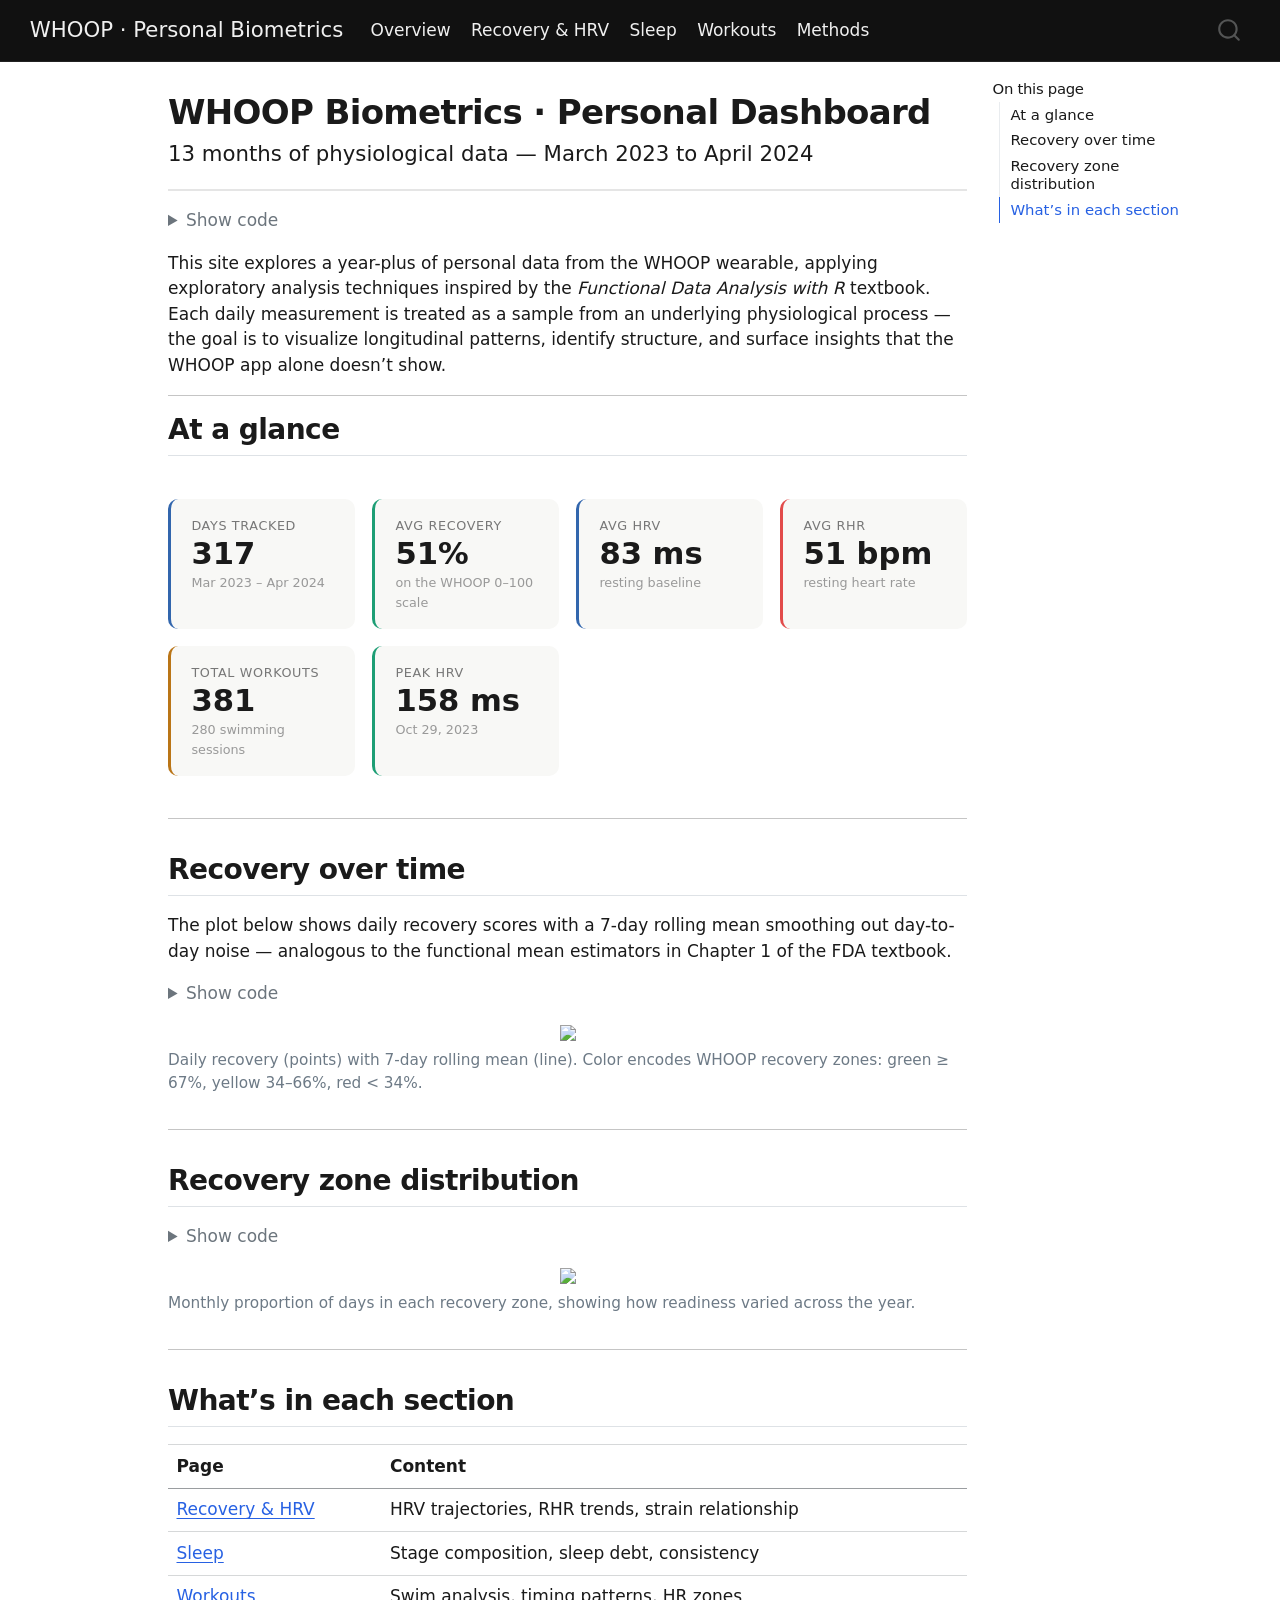
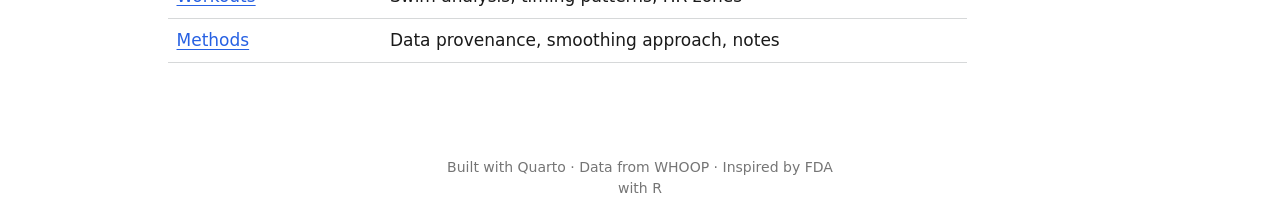
==== docs/index.html @ 5d5b9259 "add rendered site" ====
<!DOCTYPE html>
<html xmlns="http://www.w3.org/1999/xhtml" lang="en" xml:lang="en"><head>

<meta charset="utf-8">
<meta name="generator" content="quarto-1.9.37">

<meta name="viewport" content="width=device-width, initial-scale=1.0, user-scalable=yes">


<title>WHOOP Biometrics · Personal Dashboard – WHOOP · Personal Biometrics</title>
<style>
/* Default styles provided by pandoc.
** See https://pandoc.org/MANUAL.html#variables-for-html for config info.
*/
code{white-space: pre-wrap;}
span.smallcaps{font-variant: small-caps;}
div.columns{display: flex; gap: min(4vw, 1.5em);}
div.column{flex: auto; overflow-x: auto;}
div.hanging-indent{margin-left: 1.5em; text-indent: -1.5em;}
ul.task-list{list-style: none;}
ul.task-list li input[type="checkbox"] {
  width: 0.8em;
  margin: 0 0.8em 0.2em -1em; /* quarto-specific, see https://github.com/quarto-dev/quarto-cli/issues/4556 */ 
  vertical-align: middle;
}
/* CSS for syntax highlighting */
html { -webkit-text-size-adjust: 100%; }
pre > code.sourceCode { white-space: pre; position: relative; }
pre > code.sourceCode > span { display: inline-block; line-height: 1.25; }
pre > code.sourceCode > span:empty { height: 1.2em; }
.sourceCode { overflow: visible; }
code.sourceCode > span { color: inherit; text-decoration: inherit; }
div.sourceCode { margin: 1em 0; }
pre.sourceCode { margin: 0; }
@media screen {
div.sourceCode { overflow: auto; }
}
@media print {
pre > code.sourceCode { white-space: pre-wrap; }
pre > code.sourceCode > span { text-indent: -5em; padding-left: 5em; }
}
pre.numberSource code
  { counter-reset: source-line 0; }
pre.numberSource code > span
  { position: relative; left: -4em; counter-increment: source-line; }
pre.numberSource code > span > a:first-child::before
  { content: counter(source-line);
    position: relative; left: -1em; text-align: right; vertical-align: baseline;
    border: none; display: inline-block;
    -webkit-touch-callout: none; -webkit-user-select: none;
    -khtml-user-select: none; -moz-user-select: none;
    -ms-user-select: none; user-select: none;
    padding: 0 4px; width: 4em;
  }
pre.numberSource { margin-left: 3em;  padding-left: 4px; }
div.sourceCode
  {   }
@media screen {
pre > code.sourceCode > span > a:first-child::before { text-decoration: underline; }
}
</style>


<script src="site_libs/quarto-nav/quarto-nav.js"></script>
<script src="site_libs/quarto-nav/headroom.min.js"></script>
<script src="site_libs/clipboard/clipboard.min.js"></script>
<script src="site_libs/quarto-search/autocomplete.umd.js"></script>
<script src="site_libs/quarto-search/fuse.min.js"></script>
<script src="site_libs/quarto-search/quarto-search.js"></script>
<meta name="quarto:offset" content="./">
<script src="site_libs/quarto-html/quarto.js" type="module"></script>
<script src="site_libs/quarto-html/tabsets/tabsets.js" type="module"></script>
<script src="site_libs/quarto-html/popper.min.js"></script>
<script src="site_libs/quarto-html/tippy.umd.min.js"></script>
<script src="site_libs/quarto-html/anchor.min.js"></script>
<link href="site_libs/quarto-html/tippy.css" rel="stylesheet">
<link href="site_libs/quarto-html/quarto-syntax-highlighting-7f8f88aac4f3542376d5c11b86a4c14d.css" rel="stylesheet" id="quarto-text-highlighting-styles">
<script src="site_libs/bootstrap/bootstrap.min.js"></script>
<link href="site_libs/bootstrap/bootstrap-icons.css" rel="stylesheet">
<link href="site_libs/bootstrap/bootstrap-158031087360bce0ff56dc785ce39e06.min.css" rel="stylesheet" append-hash="true" id="quarto-bootstrap" data-mode="light">
<script id="quarto-search-options" type="application/json">{
  "location": "navbar",
  "copy-button": false,
  "collapse-after": 3,
  "panel-placement": "end",
  "type": "overlay",
  "limit": 50,
  "keyboard-shortcut": [
    "f",
    "/",
    "s"
  ],
  "show-item-context": false,
  "language": {
    "search-no-results-text": "No results",
    "search-matching-documents-text": "matching documents",
    "search-copy-link-title": "Copy link to search",
    "search-hide-matches-text": "Hide additional matches",
    "search-more-match-text": "more match in this document",
    "search-more-matches-text": "more matches in this document",
    "search-clear-button-title": "Clear",
    "search-text-placeholder": "",
    "search-detached-cancel-button-title": "Cancel",
    "search-submit-button-title": "Submit",
    "search-label": "Search"
  }
}</script>
<link href="site_libs/pagedtable-1.1/css/pagedtable.css" rel="stylesheet">
<script src="site_libs/pagedtable-1.1/js/pagedtable.js"></script>


<link rel="stylesheet" href="styles.css">
</head>

<body class="nav-fixed quarto-light">

<div id="quarto-search-results"></div>
  <header id="quarto-header" class="headroom fixed-top">
    <nav class="navbar navbar-expand-lg " data-bs-theme="dark">
      <div class="navbar-container container-fluid">
      <div class="navbar-brand-container mx-auto">
    <a class="navbar-brand" href="./index.html">
    <span class="navbar-title">WHOOP · Personal Biometrics</span>
    </a>
  </div>
            <div id="quarto-search" class="" title="Search"></div>
          <button class="navbar-toggler" type="button" data-bs-toggle="collapse" data-bs-target="#navbarCollapse" aria-controls="navbarCollapse" role="menu" aria-expanded="false" aria-label="Toggle navigation" onclick="if (window.quartoToggleHeadroom) { window.quartoToggleHeadroom(); }">
  <span class="navbar-toggler-icon"></span>
</button>
          <div class="collapse navbar-collapse" id="navbarCollapse">
            <ul class="navbar-nav navbar-nav-scroll me-auto">
  <li class="nav-item">
    <a class="nav-link active" href="./index.html" aria-current="page"> 
<span class="menu-text">Overview</span></a>
  </li>  
  <li class="nav-item">
    <a class="nav-link" href="./recovery.html"> 
<span class="menu-text">Recovery &amp; HRV</span></a>
  </li>  
  <li class="nav-item">
    <a class="nav-link" href="./sleep.html"> 
<span class="menu-text">Sleep</span></a>
  </li>  
  <li class="nav-item">
    <a class="nav-link" href="./workouts.html"> 
<span class="menu-text">Workouts</span></a>
  </li>  
  <li class="nav-item">
    <a class="nav-link" href="./methods.html"> 
<span class="menu-text">Methods</span></a>
  </li>  
</ul>
          </div> <!-- /navcollapse -->
            <div class="quarto-navbar-tools">
</div>
      </div> <!-- /container-fluid -->
    </nav>
</header>
<!-- content -->
<div id="quarto-content" class="quarto-container page-columns page-rows-contents page-layout-article page-navbar">
<!-- sidebar -->
<!-- margin-sidebar -->
    <div id="quarto-margin-sidebar" class="sidebar margin-sidebar">
        <nav id="TOC" role="doc-toc" class="toc-active">
    <h2 id="toc-title">On this page</h2>
   
  <ul>
  <li><a href="#at-a-glance" id="toc-at-a-glance" class="nav-link active" data-scroll-target="#at-a-glance">At a glance</a></li>
  <li><a href="#recovery-over-time" id="toc-recovery-over-time" class="nav-link" data-scroll-target="#recovery-over-time">Recovery over time</a></li>
  <li><a href="#recovery-zone-distribution" id="toc-recovery-zone-distribution" class="nav-link" data-scroll-target="#recovery-zone-distribution">Recovery zone distribution</a></li>
  <li><a href="#whats-in-each-section" id="toc-whats-in-each-section" class="nav-link" data-scroll-target="#whats-in-each-section">What’s in each section</a></li>
  </ul>
</nav>
    </div>
<!-- main -->
<main class="content" id="quarto-document-content">

<header id="title-block-header" class="quarto-title-block default">
<div class="quarto-title">
<h1 class="title">WHOOP Biometrics · Personal Dashboard</h1>
<p class="subtitle lead">13 months of physiological data — March 2023 to April 2024</p>
</div>



<div class="quarto-title-meta">

    
  
    
  </div>
  


</header>


<div class="cell">
<details class="code-fold">
<summary>Show code</summary>
<div class="code-copy-outer-scaffold"><div class="sourceCode cell-code" id="cb1"><pre class="sourceCode r code-with-copy"><code class="sourceCode r"><span id="cb1-1"><a href="#cb1-1" aria-hidden="true" tabindex="-1"></a><span class="fu">source</span>(<span class="st">"R/load_data.R"</span>)</span>
<span id="cb1-2"><a href="#cb1-2" aria-hidden="true" tabindex="-1"></a><span class="fu">library</span>(patchwork)</span>
<span id="cb1-3"><a href="#cb1-3" aria-hidden="true" tabindex="-1"></a><span class="fu">library</span>(ggridges)</span></code></pre></div><button title="Copy to Clipboard" class="code-copy-button"><i class="bi"></i></button></div>
</details>
</div>
<p>This site explores a year-plus of personal data from the WHOOP wearable, applying exploratory analysis techniques inspired by the <em>Functional Data Analysis with R</em> textbook. Each daily measurement is treated as a sample from an underlying physiological process — the goal is to visualize longitudinal patterns, identify structure, and surface insights that the WHOOP app alone doesn’t show.</p>
<hr>
<section id="at-a-glance" class="level2">
<h2 class="anchored" data-anchor-id="at-a-glance">At a glance</h2>
<div class="cell">
<div class="cell-output-display">
<div class="metric-grid">
  <div class="metric-card blue">
    <div class="label">Days tracked</div>
    <div class="value">317</div>
    <div class="sub">Mar 2023 – Apr 2024</div>
  </div>
  <div class="metric-card green">
    <div class="label">Avg recovery</div>
    <div class="value">51%</div>
    <div class="sub">on the WHOOP 0–100 scale</div>
  </div>
  <div class="metric-card blue">
    <div class="label">Avg HRV</div>
    <div class="value">83 ms</div>
    <div class="sub">resting baseline</div>
  </div>
  <div class="metric-card red">
    <div class="label">Avg RHR</div>
    <div class="value">51 bpm</div>
    <div class="sub">resting heart rate</div>
  </div>
  <div class="metric-card amber">
    <div class="label">Total workouts</div>
    <div class="value">381</div>
    <div class="sub">280 swimming sessions</div>
  </div>
  <div class="metric-card green">
    <div class="label">Peak HRV</div>
    <div class="value">158 ms</div>
    <div class="sub">Oct 29, 2023</div>
  </div>
</div>
</div>
</div>
<hr>
</section>
<section id="recovery-over-time" class="level2">
<h2 class="anchored" data-anchor-id="recovery-over-time">Recovery over time</h2>
<p>The plot below shows daily recovery scores with a 7-day rolling mean smoothing out day-to-day noise — analogous to the functional mean estimators in Chapter 1 of the FDA textbook.</p>
<div class="cell">
<details class="code-fold">
<summary>Show code</summary>
<div class="code-copy-outer-scaffold"><div class="sourceCode cell-code" id="cb2"><pre class="sourceCode r code-with-copy"><code class="sourceCode r"><span id="cb2-1"><a href="#cb2-1" aria-hidden="true" tabindex="-1"></a><span class="fu">ggplot</span>(cycles, <span class="fu">aes</span>(<span class="at">x =</span> date)) <span class="sc">+</span></span>
<span id="cb2-2"><a href="#cb2-2" aria-hidden="true" tabindex="-1"></a>  <span class="fu">geom_point</span>(<span class="fu">aes</span>(<span class="at">y =</span> recovery, <span class="at">color =</span> rec_zone), <span class="at">alpha =</span> <span class="fl">0.45</span>, <span class="at">size =</span> <span class="fl">1.2</span>, <span class="at">shape =</span> <span class="dv">16</span>) <span class="sc">+</span></span>
<span id="cb2-3"><a href="#cb2-3" aria-hidden="true" tabindex="-1"></a>  <span class="fu">geom_line</span>(<span class="fu">aes</span>(<span class="at">y =</span> recovery_7), <span class="at">color =</span> <span class="st">"#111111"</span>, <span class="at">linewidth =</span> <span class="fl">0.9</span>, <span class="at">na.rm =</span> <span class="cn">TRUE</span>) <span class="sc">+</span></span>
<span id="cb2-4"><a href="#cb2-4" aria-hidden="true" tabindex="-1"></a>  <span class="fu">scale_color_manual</span>(</span>
<span id="cb2-5"><a href="#cb2-5" aria-hidden="true" tabindex="-1"></a>    <span class="at">values =</span> <span class="fu">c</span>(<span class="at">Green =</span> <span class="st">"#1D9E75"</span>, <span class="at">Yellow =</span> <span class="st">"#BA7517"</span>, <span class="at">Red =</span> <span class="st">"#E24B4A"</span>),</span>
<span id="cb2-6"><a href="#cb2-6" aria-hidden="true" tabindex="-1"></a>    <span class="at">name =</span> <span class="st">"Zone"</span></span>
<span id="cb2-7"><a href="#cb2-7" aria-hidden="true" tabindex="-1"></a>  ) <span class="sc">+</span></span>
<span id="cb2-8"><a href="#cb2-8" aria-hidden="true" tabindex="-1"></a>  <span class="fu">scale_x_date</span>(<span class="at">date_breaks =</span> <span class="st">"2 months"</span>, <span class="at">date_labels =</span> <span class="st">"%b '%y"</span>) <span class="sc">+</span></span>
<span id="cb2-9"><a href="#cb2-9" aria-hidden="true" tabindex="-1"></a>  <span class="fu">scale_y_continuous</span>(<span class="at">limits =</span> <span class="fu">c</span>(<span class="dv">0</span>, <span class="dv">100</span>), <span class="at">breaks =</span> <span class="fu">c</span>(<span class="dv">0</span>, <span class="dv">33</span>, <span class="dv">67</span>, <span class="dv">100</span>)) <span class="sc">+</span></span>
<span id="cb2-10"><a href="#cb2-10" aria-hidden="true" tabindex="-1"></a>  <span class="fu">geom_hline</span>(<span class="at">yintercept =</span> <span class="fu">c</span>(<span class="dv">34</span>, <span class="dv">67</span>), <span class="at">linetype =</span> <span class="st">"dashed"</span>, <span class="at">color =</span> <span class="st">"grey70"</span>, <span class="at">linewidth =</span> <span class="fl">0.4</span>) <span class="sc">+</span></span>
<span id="cb2-11"><a href="#cb2-11" aria-hidden="true" tabindex="-1"></a>  <span class="fu">labs</span>(</span>
<span id="cb2-12"><a href="#cb2-12" aria-hidden="true" tabindex="-1"></a>    <span class="at">title    =</span> <span class="st">"Daily recovery score"</span>,</span>
<span id="cb2-13"><a href="#cb2-13" aria-hidden="true" tabindex="-1"></a>    <span class="at">subtitle =</span> <span class="st">"7-day rolling mean overlaid in black"</span>,</span>
<span id="cb2-14"><a href="#cb2-14" aria-hidden="true" tabindex="-1"></a>    <span class="at">x =</span> <span class="cn">NULL</span>, <span class="at">y =</span> <span class="st">"Recovery (%)"</span></span>
<span id="cb2-15"><a href="#cb2-15" aria-hidden="true" tabindex="-1"></a>  ) <span class="sc">+</span></span>
<span id="cb2-16"><a href="#cb2-16" aria-hidden="true" tabindex="-1"></a>  <span class="fu">theme_whoop</span>()</span></code></pre></div><button title="Copy to Clipboard" class="code-copy-button"><i class="bi"></i></button></div>
</details>
<div class="cell-output-display">
<div class="quarto-figure quarto-figure-center">
<figure class="figure">
<p><img src="index_files/figure-html/recovery-overview-1.png" class="img-fluid figure-img" width="1500"></p>
<figcaption>Daily recovery (points) with 7-day rolling mean (line). Color encodes WHOOP recovery zones: green ≥ 67%, yellow 34–66%, red &lt; 34%.</figcaption>
</figure>
</div>
</div>
</div>
<hr>
</section>
<section id="recovery-zone-distribution" class="level2">
<h2 class="anchored" data-anchor-id="recovery-zone-distribution">Recovery zone distribution</h2>
<div class="cell">
<details class="code-fold">
<summary>Show code</summary>
<div class="code-copy-outer-scaffold"><div class="sourceCode cell-code" id="cb3"><pre class="sourceCode r code-with-copy"><code class="sourceCode r"><span id="cb3-1"><a href="#cb3-1" aria-hidden="true" tabindex="-1"></a>cycles <span class="sc">|&gt;</span></span>
<span id="cb3-2"><a href="#cb3-2" aria-hidden="true" tabindex="-1"></a>  <span class="fu">filter</span>(<span class="sc">!</span><span class="fu">is.na</span>(rec_zone)) <span class="sc">|&gt;</span></span>
<span id="cb3-3"><a href="#cb3-3" aria-hidden="true" tabindex="-1"></a>  <span class="fu">count</span>(month, rec_zone) <span class="sc">|&gt;</span></span>
<span id="cb3-4"><a href="#cb3-4" aria-hidden="true" tabindex="-1"></a>  <span class="fu">group_by</span>(month) <span class="sc">|&gt;</span></span>
<span id="cb3-5"><a href="#cb3-5" aria-hidden="true" tabindex="-1"></a>  <span class="fu">mutate</span>(<span class="at">pct =</span> n <span class="sc">/</span> <span class="fu">sum</span>(n)) <span class="sc">|&gt;</span></span>
<span id="cb3-6"><a href="#cb3-6" aria-hidden="true" tabindex="-1"></a>  <span class="fu">ungroup</span>() <span class="sc">|&gt;</span></span>
<span id="cb3-7"><a href="#cb3-7" aria-hidden="true" tabindex="-1"></a>  <span class="fu">ggplot</span>(<span class="fu">aes</span>(<span class="at">x =</span> month, <span class="at">y =</span> pct, <span class="at">fill =</span> rec_zone)) <span class="sc">+</span></span>
<span id="cb3-8"><a href="#cb3-8" aria-hidden="true" tabindex="-1"></a>  <span class="fu">geom_col</span>(<span class="at">width =</span> <span class="dv">25</span>) <span class="sc">+</span></span>
<span id="cb3-9"><a href="#cb3-9" aria-hidden="true" tabindex="-1"></a>  <span class="fu">scale_fill_manual</span>(</span>
<span id="cb3-10"><a href="#cb3-10" aria-hidden="true" tabindex="-1"></a>    <span class="at">values =</span> <span class="fu">c</span>(<span class="at">Green =</span> <span class="st">"#1D9E75"</span>, <span class="at">Yellow =</span> <span class="st">"#BA7517"</span>, <span class="at">Red =</span> <span class="st">"#E24B4A"</span>),</span>
<span id="cb3-11"><a href="#cb3-11" aria-hidden="true" tabindex="-1"></a>    <span class="at">name =</span> <span class="st">"Zone"</span></span>
<span id="cb3-12"><a href="#cb3-12" aria-hidden="true" tabindex="-1"></a>  ) <span class="sc">+</span></span>
<span id="cb3-13"><a href="#cb3-13" aria-hidden="true" tabindex="-1"></a>  <span class="fu">scale_x_date</span>(<span class="at">date_breaks =</span> <span class="st">"2 months"</span>, <span class="at">date_labels =</span> <span class="st">"%b '%y"</span>) <span class="sc">+</span></span>
<span id="cb3-14"><a href="#cb3-14" aria-hidden="true" tabindex="-1"></a>  <span class="fu">scale_y_continuous</span>(<span class="at">labels =</span> scales<span class="sc">::</span>percent) <span class="sc">+</span></span>
<span id="cb3-15"><a href="#cb3-15" aria-hidden="true" tabindex="-1"></a>  <span class="fu">labs</span>(</span>
<span id="cb3-16"><a href="#cb3-16" aria-hidden="true" tabindex="-1"></a>    <span class="at">title    =</span> <span class="st">"Monthly recovery zone composition"</span>,</span>
<span id="cb3-17"><a href="#cb3-17" aria-hidden="true" tabindex="-1"></a>    <span class="at">subtitle =</span> <span class="st">"Stack shows proportion of Green / Yellow / Red days per month"</span>,</span>
<span id="cb3-18"><a href="#cb3-18" aria-hidden="true" tabindex="-1"></a>    <span class="at">x =</span> <span class="cn">NULL</span>, <span class="at">y =</span> <span class="st">"Proportion of days"</span></span>
<span id="cb3-19"><a href="#cb3-19" aria-hidden="true" tabindex="-1"></a>  ) <span class="sc">+</span></span>
<span id="cb3-20"><a href="#cb3-20" aria-hidden="true" tabindex="-1"></a>  <span class="fu">theme_whoop</span>()</span></code></pre></div><button title="Copy to Clipboard" class="code-copy-button"><i class="bi"></i></button></div>
</details>
<div class="cell-output-display">
<div class="quarto-figure quarto-figure-center">
<figure class="figure">
<p><img src="index_files/figure-html/zone-dist-1.png" class="img-fluid figure-img" width="1500"></p>
<figcaption>Monthly proportion of days in each recovery zone, showing how readiness varied across the year.</figcaption>
</figure>
</div>
</div>
</div>
<hr>
</section>
<section id="whats-in-each-section" class="level2">
<h2 class="anchored" data-anchor-id="whats-in-each-section">What’s in each section</h2>
<table class="caption-top table">
<thead>
<tr class="header">
<th>Page</th>
<th>Content</th>
</tr>
</thead>
<tbody>
<tr class="odd">
<td><a href="./recovery.html">Recovery &amp; HRV</a></td>
<td>HRV trajectories, RHR trends, strain relationship</td>
</tr>
<tr class="even">
<td><a href="./sleep.html">Sleep</a></td>
<td>Stage composition, sleep debt, consistency</td>
</tr>
<tr class="odd">
<td><a href="./workouts.html">Workouts</a></td>
<td>Swim analysis, timing patterns, HR zones</td>
</tr>
<tr class="even">
<td><a href="./methods.html">Methods</a></td>
<td>Data provenance, smoothing approach, notes</td>
</tr>
</tbody>
</table>


</section>

</main> <!-- /main -->
<script id="quarto-html-after-body" type="application/javascript">
  window.document.addEventListener("DOMContentLoaded", function (event) {
    const icon = "";
    const anchorJS = new window.AnchorJS();
    anchorJS.options = {
      placement: 'right',
      icon: icon
    };
    anchorJS.add('.anchored');
    const isCodeAnnotation = (el) => {
      for (const clz of el.classList) {
        if (clz.startsWith('code-annotation-')) {                     
          return true;
        }
      }
      return false;
    }
    const onCopySuccess = function(e) {
      // button target
      const button = e.trigger;
      // don't keep focus
      button.blur();
      // flash "checked"
      button.classList.add('code-copy-button-checked');
      var currentTitle = button.getAttribute("title");
      button.setAttribute("title", "Copied!");
      let tooltip;
      if (window.bootstrap) {
        button.setAttribute("data-bs-toggle", "tooltip");
        button.setAttribute("data-bs-placement", "left");
        button.setAttribute("data-bs-title", "Copied!");
        tooltip = new bootstrap.Tooltip(button, 
          { trigger: "manual", 
            customClass: "code-copy-button-tooltip",
            offset: [0, -8]});
        tooltip.show();    
      }
      setTimeout(function() {
        if (tooltip) {
          tooltip.hide();
          button.removeAttribute("data-bs-title");
          button.removeAttribute("data-bs-toggle");
          button.removeAttribute("data-bs-placement");
        }
        button.setAttribute("title", currentTitle);
        button.classList.remove('code-copy-button-checked');
      }, 1000);
      // clear code selection
      e.clearSelection();
    }
    const getTextToCopy = function(trigger) {
      const outerScaffold = trigger.parentElement.cloneNode(true);
      const codeEl = outerScaffold.querySelector('code');
      for (const childEl of codeEl.children) {
        if (isCodeAnnotation(childEl)) {
          childEl.remove();
        }
      }
      return codeEl.innerText;
    }
    const clipboard = new window.ClipboardJS('.code-copy-button:not([data-in-quarto-modal])', {
      text: getTextToCopy
    });
    clipboard.on('success', onCopySuccess);
    if (window.document.getElementById('quarto-embedded-source-code-modal')) {
      const clipboardModal = new window.ClipboardJS('.code-copy-button[data-in-quarto-modal]', {
        text: getTextToCopy,
        container: window.document.getElementById('quarto-embedded-source-code-modal')
      });
      clipboardModal.on('success', onCopySuccess);
    }
      var localhostRegex = new RegExp(/^(?:http|https):\/\/localhost\:?[0-9]*\//);
      var mailtoRegex = new RegExp(/^mailto:/);
        var filterRegex = new RegExp('/' + window.location.host + '/');
      var isInternal = (href) => {
          return filterRegex.test(href) || localhostRegex.test(href) || mailtoRegex.test(href);
      }
      // Inspect non-navigation links and adorn them if external
     var links = window.document.querySelectorAll('a[href]:not(.nav-link):not(.navbar-brand):not(.toc-action):not(.sidebar-link):not(.sidebar-item-toggle):not(.pagination-link):not(.no-external):not([aria-hidden]):not(.dropdown-item):not(.quarto-navigation-tool):not(.about-link)');
      for (var i=0; i<links.length; i++) {
        const link = links[i];
        if (!isInternal(link.href)) {
          // undo the damage that might have been done by quarto-nav.js in the case of
          // links that we want to consider external
          if (link.dataset.originalHref !== undefined) {
            link.href = link.dataset.originalHref;
          }
        }
      }
    function tippyHover(el, contentFn, onTriggerFn, onUntriggerFn) {
      const config = {
        allowHTML: true,
        maxWidth: 500,
        delay: 100,
        arrow: false,
        appendTo: function(el) {
            return el.parentElement;
        },
        interactive: true,
        interactiveBorder: 10,
        theme: 'quarto',
        placement: 'bottom-start',
      };
      if (contentFn) {
        config.content = contentFn;
      }
      if (onTriggerFn) {
        config.onTrigger = onTriggerFn;
      }
      if (onUntriggerFn) {
        config.onUntrigger = onUntriggerFn;
      }
      window.tippy(el, config); 
    }
    const noterefs = window.document.querySelectorAll('a[role="doc-noteref"]');
    for (var i=0; i<noterefs.length; i++) {
      const ref = noterefs[i];
      tippyHover(ref, function() {
        // use id or data attribute instead here
        let href = ref.getAttribute('data-footnote-href') || ref.getAttribute('href');
        try { href = new URL(href).hash; } catch {}
        const id = href.replace(/^#\/?/, "");
        const note = window.document.getElementById(id);
        if (note) {
          return note.innerHTML;
        } else {
          return "";
        }
      });
    }
    const xrefs = window.document.querySelectorAll('a.quarto-xref');
    const processXRef = (id, note) => {
      // Strip column container classes
      const stripColumnClz = (el) => {
        el.classList.remove("page-full", "page-columns");
        if (el.children) {
          for (const child of el.children) {
            stripColumnClz(child);
          }
        }
      }
      stripColumnClz(note)
      if (id === null || id.startsWith('sec-')) {
        // Special case sections, only their first couple elements
        const container = document.createElement("div");
        if (note.children && note.children.length > 2) {
          container.appendChild(note.children[0].cloneNode(true));
          for (let i = 1; i < note.children.length; i++) {
            const child = note.children[i];
            if (child.tagName === "P" && child.innerText === "") {
              continue;
            } else {
              container.appendChild(child.cloneNode(true));
              break;
            }
          }
          if (window.Quarto?.typesetMath) {
            window.Quarto.typesetMath(container);
          }
          return container.innerHTML
        } else {
          if (window.Quarto?.typesetMath) {
            window.Quarto.typesetMath(note);
          }
          return note.innerHTML;
        }
      } else {
        // Remove any anchor links if they are present
        const anchorLink = note.querySelector('a.anchorjs-link');
        if (anchorLink) {
          anchorLink.remove();
        }
        if (window.Quarto?.typesetMath) {
          window.Quarto.typesetMath(note);
        }
        if (note.classList.contains("callout")) {
          return note.outerHTML;
        } else {
          return note.innerHTML;
        }
      }
    }
    for (var i=0; i<xrefs.length; i++) {
      const xref = xrefs[i];
      tippyHover(xref, undefined, function(instance) {
        instance.disable();
        let url = xref.getAttribute('href');
        let hash = undefined; 
        if (url.startsWith('#')) {
          hash = url;
        } else {
          try { hash = new URL(url).hash; } catch {}
        }
        if (hash) {
          const id = hash.replace(/^#\/?/, "");
          const note = window.document.getElementById(id);
          if (note !== null) {
            try {
              const html = processXRef(id, note.cloneNode(true));
              instance.setContent(html);
            } finally {
              instance.enable();
              instance.show();
            }
          } else {
            // See if we can fetch this
            fetch(url.split('#')[0])
            .then(res => res.text())
            .then(html => {
              const parser = new DOMParser();
              const htmlDoc = parser.parseFromString(html, "text/html");
              const note = htmlDoc.getElementById(id);
              if (note !== null) {
                const html = processXRef(id, note);
                instance.setContent(html);
              } 
            }).finally(() => {
              instance.enable();
              instance.show();
            });
          }
        } else {
          // See if we can fetch a full url (with no hash to target)
          // This is a special case and we should probably do some content thinning / targeting
          fetch(url)
          .then(res => res.text())
          .then(html => {
            const parser = new DOMParser();
            const htmlDoc = parser.parseFromString(html, "text/html");
            const note = htmlDoc.querySelector('main.content');
            if (note !== null) {
              // This should only happen for chapter cross references
              // (since there is no id in the URL)
              // remove the first header
              if (note.children.length > 0 && note.children[0].tagName === "HEADER") {
                note.children[0].remove();
              }
              const html = processXRef(null, note);
              instance.setContent(html);
            } 
          }).finally(() => {
            instance.enable();
            instance.show();
          });
        }
      }, function(instance) {
      });
    }
        let selectedAnnoteEl;
        const selectorForAnnotation = ( cell, annotation) => {
          let cellAttr = 'data-code-cell="' + cell + '"';
          let lineAttr = 'data-code-annotation="' +  annotation + '"';
          const selector = 'span[' + cellAttr + '][' + lineAttr + ']';
          return selector;
        }
        const selectCodeLines = (annoteEl) => {
          const doc = window.document;
          const targetCell = annoteEl.getAttribute("data-target-cell");
          const targetAnnotation = annoteEl.getAttribute("data-target-annotation");
          const annoteSpan = window.document.querySelector(selectorForAnnotation(targetCell, targetAnnotation));
          const lines = annoteSpan.getAttribute("data-code-lines").split(",");
          const lineIds = lines.map((line) => {
            return targetCell + "-" + line;
          })
          let top = null;
          let height = null;
          let parent = null;
          if (lineIds.length > 0) {
              //compute the position of the single el (top and bottom and make a div)
              const el = window.document.getElementById(lineIds[0]);
              top = el.offsetTop;
              height = el.offsetHeight;
              parent = el.parentElement.parentElement;
            if (lineIds.length > 1) {
              const lastEl = window.document.getElementById(lineIds[lineIds.length - 1]);
              const bottom = lastEl.offsetTop + lastEl.offsetHeight;
              height = bottom - top;
            }
            if (top !== null && height !== null && parent !== null) {
              // cook up a div (if necessary) and position it 
              let div = window.document.getElementById("code-annotation-line-highlight");
              if (div === null) {
                div = window.document.createElement("div");
                div.setAttribute("id", "code-annotation-line-highlight");
                div.style.position = 'absolute';
                parent.appendChild(div);
              }
              div.style.top = top - 2 + "px";
              div.style.height = height + 4 + "px";
              div.style.left = 0;
              let gutterDiv = window.document.getElementById("code-annotation-line-highlight-gutter");
              if (gutterDiv === null) {
                gutterDiv = window.document.createElement("div");
                gutterDiv.setAttribute("id", "code-annotation-line-highlight-gutter");
                gutterDiv.style.position = 'absolute';
                const codeCell = window.document.getElementById(targetCell);
                const gutter = codeCell.querySelector('.code-annotation-gutter');
                gutter.appendChild(gutterDiv);
              }
              gutterDiv.style.top = top - 2 + "px";
              gutterDiv.style.height = height + 4 + "px";
            }
            selectedAnnoteEl = annoteEl;
          }
        };
        const unselectCodeLines = () => {
          const elementsIds = ["code-annotation-line-highlight", "code-annotation-line-highlight-gutter"];
          elementsIds.forEach((elId) => {
            const div = window.document.getElementById(elId);
            if (div) {
              div.remove();
            }
          });
          selectedAnnoteEl = undefined;
        };
          // Handle positioning of the toggle
      window.addEventListener(
        "resize",
        throttle(() => {
          elRect = undefined;
          if (selectedAnnoteEl) {
            selectCodeLines(selectedAnnoteEl);
          }
        }, 10)
      );
      function throttle(fn, ms) {
      let throttle = false;
      let timer;
        return (...args) => {
          if(!throttle) { // first call gets through
              fn.apply(this, args);
              throttle = true;
          } else { // all the others get throttled
              if(timer) clearTimeout(timer); // cancel #2
              timer = setTimeout(() => {
                fn.apply(this, args);
                timer = throttle = false;
              }, ms);
          }
        };
      }
        // Attach click handler to the DT
        const annoteDls = window.document.querySelectorAll('dt[data-target-cell]');
        for (const annoteDlNode of annoteDls) {
          annoteDlNode.addEventListener('click', (event) => {
            const clickedEl = event.target;
            if (clickedEl !== selectedAnnoteEl) {
              unselectCodeLines();
              const activeEl = window.document.querySelector('dt[data-target-cell].code-annotation-active');
              if (activeEl) {
                activeEl.classList.remove('code-annotation-active');
              }
              selectCodeLines(clickedEl);
              clickedEl.classList.add('code-annotation-active');
            } else {
              // Unselect the line
              unselectCodeLines();
              clickedEl.classList.remove('code-annotation-active');
            }
          });
        }
    const findCites = (el) => {
      const parentEl = el.parentElement;
      if (parentEl) {
        const cites = parentEl.dataset.cites;
        if (cites) {
          return {
            el,
            cites: cites.split(' ')
          };
        } else {
          return findCites(el.parentElement)
        }
      } else {
        return undefined;
      }
    };
    var bibliorefs = window.document.querySelectorAll('a[role="doc-biblioref"]');
    for (var i=0; i<bibliorefs.length; i++) {
      const ref = bibliorefs[i];
      const citeInfo = findCites(ref);
      if (citeInfo) {
        tippyHover(citeInfo.el, function() {
          var popup = window.document.createElement('div');
          citeInfo.cites.forEach(function(cite) {
            var citeDiv = window.document.createElement('div');
            citeDiv.classList.add('hanging-indent');
            citeDiv.classList.add('csl-entry');
            var biblioDiv = window.document.getElementById('ref-' + cite);
            if (biblioDiv) {
              citeDiv.innerHTML = biblioDiv.innerHTML;
            }
            popup.appendChild(citeDiv);
          });
          return popup.innerHTML;
        });
      }
    }
  });
  </script>
</div> <!-- /content -->
<footer class="footer">
  <div class="nav-footer">
    <div class="nav-footer-left">
      &nbsp;
    </div>   
    <div class="nav-footer-center">
<p>Built with Quarto · Data from WHOOP · Inspired by FDA with R</p>
</div>
    <div class="nav-footer-right">
      &nbsp;
    </div>
  </div>
</footer>




</body></html>
---- docs/site_libs/quarto-html/tippy.css ----
.tippy-box[data-animation=fade][data-state=hidden]{opacity:0}[data-tippy-root]{max-width:calc(100vw - 10px)}.tippy-box{position:relative;background-color:#333;color:#fff;border-radius:4px;font-size:14px;line-height:1.4;white-space:normal;outline:0;transition-property:transform,visibility,opacity}.tippy-box[data-placement^=top]>.tippy-arrow{bottom:0}.tippy-box[data-placement^=top]>.tippy-arrow:before{bottom:-7px;left:0;border-width:8px 8px 0;border-top-color:initial;transform-origin:center top}.tippy-box[data-placement^=bottom]>.tippy-arrow{top:0}.tippy-box[data-placement^=bottom]>.tippy-arrow:before{top:-7px;left:0;border-width:0 8px 8px;border-bottom-color:initial;transform-origin:center bottom}.tippy-box[data-placement^=left]>.tippy-arrow{right:0}.tippy-box[data-placement^=left]>.tippy-arrow:before{border-width:8px 0 8px 8px;border-left-color:initial;right:-7px;transform-origin:center left}.tippy-box[data-placement^=right]>.tippy-arrow{left:0}.tippy-box[data-placement^=right]>.tippy-arrow:before{left:-7px;border-width:8px 8px 8px 0;border-right-color:initial;transform-origin:center right}.tippy-box[data-inertia][data-state=visible]{transition-timing-function:cubic-bezier(.54,1.5,.38,1.11)}.tippy-arrow{width:16px;height:16px;color:#333}.tippy-arrow:before{content:"";position:absolute;border-color:transparent;border-style:solid}.tippy-content{position:relative;padding:5px 9px;z-index:1}
---- docs/site_libs/quarto-html/quarto-syntax-highlighting-7f8f88aac4f3542376d5c11b86a4c14d.css ----
/* quarto syntax highlight colors */
:root {
  --quarto-hl-ot-color: #003B4F;
  --quarto-hl-at-color: #657422;
  --quarto-hl-ss-color: #20794D;
  --quarto-hl-an-color: #5E5E5E;
  --quarto-hl-fu-color: #4758AB;
  --quarto-hl-st-color: #20794D;
  --quarto-hl-cf-color: #003B4F;
  --quarto-hl-op-color: #5E5E5E;
  --quarto-hl-er-color: #AD0000;
  --quarto-hl-bn-color: #AD0000;
  --quarto-hl-al-color: #AD0000;
  --quarto-hl-va-color: #111111;
  --quarto-hl-bu-color: inherit;
  --quarto-hl-ex-color: inherit;
  --quarto-hl-pp-color: #AD0000;
  --quarto-hl-in-color: #5E5E5E;
  --quarto-hl-vs-color: #20794D;
  --quarto-hl-wa-color: #5E5E5E;
  --quarto-hl-do-color: #5E5E5E;
  --quarto-hl-im-color: #00769E;
  --quarto-hl-ch-color: #20794D;
  --quarto-hl-dt-color: #AD0000;
  --quarto-hl-fl-color: #AD0000;
  --quarto-hl-co-color: #5E5E5E;
  --quarto-hl-cv-color: #5E5E5E;
  --quarto-hl-cn-color: #8f5902;
  --quarto-hl-sc-color: #5E5E5E;
  --quarto-hl-dv-color: #AD0000;
  --quarto-hl-kw-color: #003B4F;
}

/* other quarto variables */
:root {
  --quarto-font-monospace: SFMono-Regular, Menlo, Monaco, Consolas, "Liberation Mono", "Courier New", monospace;
}

/* syntax highlight based on Pandoc's rules */
pre > code.sourceCode > span {
  color: #003B4F;
}

code.sourceCode > span {
  color: #003B4F;
}

div.sourceCode,
div.sourceCode pre.sourceCode {
  color: #003B4F;
}

/* Normal */
code span {
  color: #003B4F;
}

/* Alert */
code span.al {
  color: #AD0000;
  font-style: inherit;
}

/* Annotation */
code span.an {
  color: #5E5E5E;
  font-style: inherit;
}

/* Attribute */
code span.at {
  color: #657422;
  font-style: inherit;
}

/* BaseN */
code span.bn {
  color: #AD0000;
  font-style: inherit;
}

/* BuiltIn */
code span.bu {
  font-style: inherit;
}

/* ControlFlow */
code span.cf {
  color: #003B4F;
  font-weight: bold;
  font-style: inherit;
}

/* Char */
code span.ch {
  color: #20794D;
  font-style: inherit;
}

/* Constant */
code span.cn {
  color: #8f5902;
  font-style: inherit;
}

/* Comment */
code span.co {
  color: #5E5E5E;
  font-style: inherit;
}

/* CommentVar */
code span.cv {
  color: #5E5E5E;
  font-style: italic;
}

/* Documentation */
code span.do {
  color: #5E5E5E;
  font-style: italic;
}

/* DataType */
code span.dt {
  color: #AD0000;
  font-style: inherit;
}

/* DecVal */
code span.dv {
  color: #AD0000;
  font-style: inherit;
}

/* Error */
code span.er {
  color: #AD0000;
  font-style: inherit;
}

/* Extension */
code span.ex {
  font-style: inherit;
}

/* Float */
code span.fl {
  color: #AD0000;
  font-style: inherit;
}

/* Function */
code span.fu {
  color: #4758AB;
  font-style: inherit;
}

/* Import */
code span.im {
  color: #00769E;
  font-style: inherit;
}

/* Information */
code span.in {
  color: #5E5E5E;
  font-style: inherit;
}

/* Keyword */
code span.kw {
  color: #003B4F;
  font-weight: bold;
  font-style: inherit;
}

/* Operator */
code span.op {
  color: #5E5E5E;
  font-style: inherit;
}

/* Other */
code span.ot {
  color: #003B4F;
  font-style: inherit;
}

/* Preprocessor */
code span.pp {
  color: #AD0000;
  font-style: inherit;
}

/* SpecialChar */
code span.sc {
  color: #5E5E5E;
  font-style: inherit;
}

/* SpecialString */
code span.ss {
  color: #20794D;
  font-style: inherit;
}

/* String */
code span.st {
  color: #20794D;
  font-style: inherit;
}

/* Variable */
code span.va {
  color: #111111;
  font-style: inherit;
}

/* VerbatimString */
code span.vs {
  color: #20794D;
  font-style: inherit;
}

/* Warning */
code span.wa {
  color: #5E5E5E;
  font-style: italic;
}

.prevent-inlining {
  content: "</";
}

/*# sourceMappingURL=789ad8cd35626ba772517505b42a116e.css.map */
---- docs/site_libs/pagedtable-1.1/css/pagedtable.css ----
.pagedtable {
  overflow: auto;
  padding-left: 8px;
  padding-right: 8px;
}

.pagedtable-wrapper {
  border: 1px solid #ccc;
  border-radius: 4px;
  margin-bottom: 10px;
}

.pagedtable table {
  width: 100%;
  max-width: 100%;
  margin: 0;
}

.pagedtable th {
  padding: 0 5px 0 5px;
  border: none;
  border-bottom: 2px solid #dddddd;

  min-width: 45px;
}

.pagedtable-empty th {
  display: none;
}

.pagedtable td {
  padding: 0 4px 0 4px;
}

.pagedtable .even {
  background-color: rgba(140, 140, 140, 0.1);
}

.pagedtable-padding-col {
  display: none;
}

.pagedtable a {
  -webkit-touch-callout: none;
  -webkit-user-select: none;
  -khtml-user-select: none;
  -moz-user-select: none;
  -ms-user-select: none;
  user-select: none;
}

.pagedtable-index-nav {
  cursor: pointer;
  padding: 0 5px 0 5px;
  float: right;
  border: 0;
}

.pagedtable-index-nav-disabled {
  cursor: default;
  text-decoration: none;
  color: #999;
}

a.pagedtable-index-nav-disabled:hover {
  text-decoration: none;
  color: #999;
}

.pagedtable-indexes {
  cursor: pointer;
  float: right;
  border: 0;
}

.pagedtable-index-current {
  cursor: default;
  text-decoration: none;
  font-weight: bold;
  color: #333;
  border: 0;
}

a.pagedtable-index-current:hover {
  text-decoration: none;
  font-weight: bold;
  color: #333;
}

.pagedtable-index {
  width: 30px;
  display: inline-block;
  text-align: center;
  border: 0;
}

.pagedtable-index-separator-left {
  display: inline-block;
  color: #333;
  font-size: 9px;
  padding: 0 0 0 0;
  cursor: default;
}

.pagedtable-index-separator-right {
  display: inline-block;
  color: #333;
  font-size: 9px;
  padding: 0 4px 0 0;
  cursor: default;
}

.pagedtable-footer {
  padding-top: 4px;
  padding-bottom: 5px;
}

.pagedtable-not-empty .pagedtable-footer {
  border-top: 2px solid #dddddd;
}

.pagedtable-info {
  overflow: hidden;
  color: #999;
  white-space: nowrap;
  text-overflow: ellipsis;
}

.pagedtable-header-name {
  overflow: hidden;
  text-overflow: ellipsis;
}

.pagedtable-header-type {
  color: #999;
  font-weight: 400;
}

.pagedtable-na-cell {
  font-style: italic;
  opacity: 0.3;
}
---- docs/styles.css ----
/* ── Typography ── */
body { font-family: 'Inter', system-ui, sans-serif; color: #1a1a1a; }
h1, h2, h3 { font-weight: 600; letter-spacing: -0.02em; }
.quarto-title { border-bottom: 2px solid #e5e5e5; padding-bottom: 0.5rem; }

/* ── Navbar ── */
.navbar { background-color: #111 !important; border-bottom: 1px solid #222; }
.navbar-brand, .navbar .nav-link { color: #f0f0f0 !important; }
.navbar .nav-link:hover { color: #ffffff !important; }

/* ── Metric cards ── */
.metric-grid {
  display: grid;
  grid-template-columns: repeat(auto-fit, minmax(150px, 1fr));
  gap: 1rem;
  margin: 1.5rem 0;
}
.metric-card {
  background: #f8f8f6;
  border-radius: 10px;
  padding: 1rem 1.2rem;
  border-left: 3px solid #111;
}
.metric-card .label { font-size: 0.75rem; color: #777; text-transform: uppercase; letter-spacing: 0.05em; margin-bottom: 4px; }
.metric-card .value { font-size: 1.8rem; font-weight: 700; line-height: 1; }
.metric-card .sub { font-size: 0.75rem; color: #999; margin-top: 4px; }
.metric-card.green { border-left-color: #1D9E75; }
.metric-card.blue  { border-left-color: #3266ad; }
.metric-card.red   { border-left-color: #E24B4A; }
.metric-card.amber { border-left-color: #BA7517; }

/* ── Callout tweaks ── */
.callout { border-radius: 8px; }

/* ── Plot captions ── */
.figure-caption { font-size: 0.8rem; color: #888; font-style: italic; margin-top: 0.25rem; }

/* ── Footer ── */
.page-footer { background: #111; color: #888; font-size: 0.8rem; padding: 1rem; }
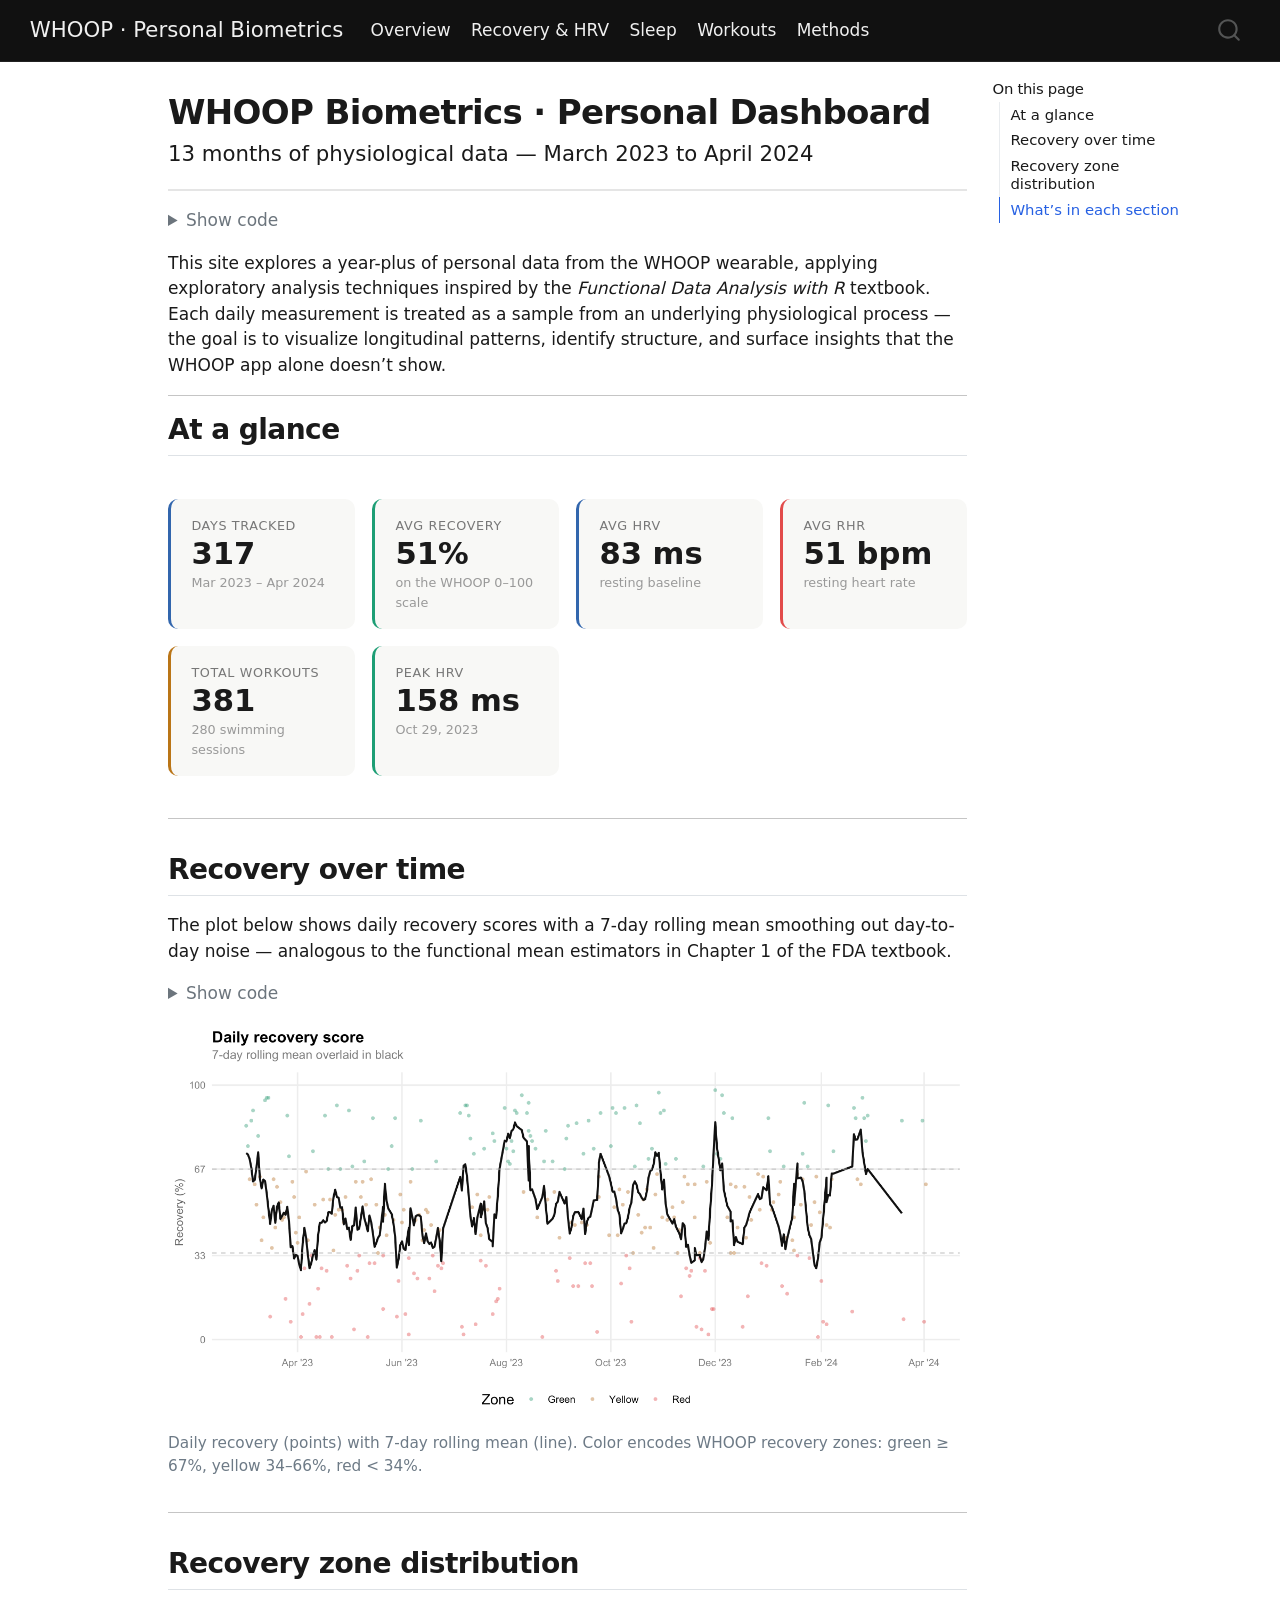
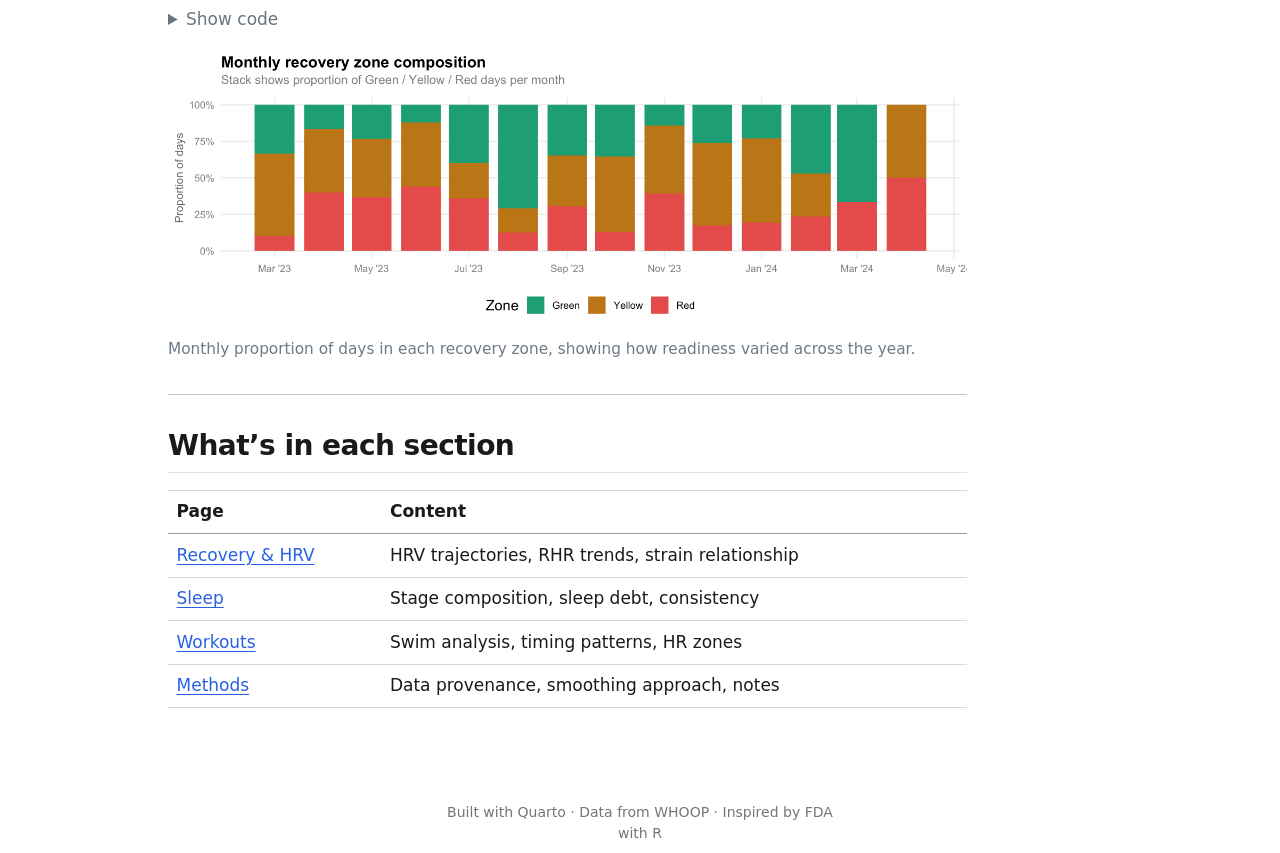
==== commit cc197965: "fix self-contained plots" ====
--- a/docs/index.html
+++ b/docs/index.html
@@ -9,9 +9,7 @@
 
 <title>WHOOP Biometrics · Personal Dashboard – WHOOP · Personal Biometrics</title>
 <style>
-/* Default styles provided by pandoc.
-** See https://pandoc.org/MANUAL.html#variables-for-html for config info.
-*/
+
 code{white-space: pre-wrap;}
 span.smallcaps{font-variant: small-caps;}
 div.columns{display: flex; gap: min(4vw, 1.5em);}
@@ -19,11 +17,10 @@
 div.hanging-indent{margin-left: 1.5em; text-indent: -1.5em;}
 ul.task-list{list-style: none;}
 ul.task-list li input[type="checkbox"] {
-  width: 0.8em;
-  margin: 0 0.8em 0.2em -1em; /* quarto-specific, see https://github.com/quarto-dev/quarto-cli/issues/4556 */ 
-  vertical-align: middle;
-}
-/* CSS for syntax highlighting */
+width: 0.8em;
+margin: 0 0.8em 0.2em -1em;  vertical-align: middle;
+}
+
 html { -webkit-text-size-adjust: 100%; }
 pre > code.sourceCode { white-space: pre; position: relative; }
 pre > code.sourceCode > span { display: inline-block; line-height: 1.25; }
@@ -40,44 +37,3970 @@
 pre > code.sourceCode > span { text-indent: -5em; padding-left: 5em; }
 }
 pre.numberSource code
-  { counter-reset: source-line 0; }
+{ counter-reset: source-line 0; }
 pre.numberSource code > span
-  { position: relative; left: -4em; counter-increment: source-line; }
+{ position: relative; left: -4em; counter-increment: source-line; }
 pre.numberSource code > span > a:first-child::before
-  { content: counter(source-line);
-    position: relative; left: -1em; text-align: right; vertical-align: baseline;
-    border: none; display: inline-block;
-    -webkit-touch-callout: none; -webkit-user-select: none;
-    -khtml-user-select: none; -moz-user-select: none;
-    -ms-user-select: none; user-select: none;
-    padding: 0 4px; width: 4em;
-  }
-pre.numberSource { margin-left: 3em;  padding-left: 4px; }
+{ content: counter(source-line);
+position: relative; left: -1em; text-align: right; vertical-align: baseline;
+border: none; display: inline-block;
+-webkit-touch-callout: none; -webkit-user-select: none;
+-khtml-user-select: none; -moz-user-select: none;
+-ms-user-select: none; user-select: none;
+padding: 0 4px; width: 4em;
+}
+pre.numberSource { margin-left: 3em; padding-left: 4px; }
 div.sourceCode
-  {   }
+{ }
 @media screen {
 pre > code.sourceCode > span > a:first-child::before { text-decoration: underline; }
 }
 </style>
 
 
-<script src="site_libs/quarto-nav/quarto-nav.js"></script>
-<script src="site_libs/quarto-nav/headroom.min.js"></script>
-<script src="site_libs/clipboard/clipboard.min.js"></script>
-<script src="site_libs/quarto-search/autocomplete.umd.js"></script>
-<script src="site_libs/quarto-search/fuse.min.js"></script>
-<script src="site_libs/quarto-search/quarto-search.js"></script>
+<script>const headroomChanged = new CustomEvent("quarto-hrChanged", {
+  detail: {},
+  bubbles: true,
+  cancelable: false,
+  composed: false,
+});
+
+const announceDismiss = () => {
+  const annEl = window.document.getElementById("quarto-announcement");
+  if (annEl) {
+    annEl.remove();
+
+    const annId = annEl.getAttribute("data-announcement-id");
+    window.localStorage.setItem(`quarto-announce-${annId}`, "true");
+  }
+};
+
+const announceRegister = () => {
+  const annEl = window.document.getElementById("quarto-announcement");
+  if (annEl) {
+    const annId = annEl.getAttribute("data-announcement-id");
+    const isDismissed =
+      window.localStorage.getItem(`quarto-announce-${annId}`) || false;
+    if (isDismissed) {
+      announceDismiss();
+      return;
+    } else {
+      annEl.classList.remove("hidden");
+    }
+
+    const actionEl = annEl.querySelector(".quarto-announcement-action");
+    if (actionEl) {
+      actionEl.addEventListener("click", function (e) {
+        e.preventDefault();
+        // Hide the bar immediately
+        announceDismiss();
+      });
+    }
+  }
+};
+
+window.document.addEventListener("DOMContentLoaded", function () {
+  let init = false;
+
+  announceRegister();
+
+  // Manage the back to top button, if one is present.
+  let lastScrollTop = window.pageYOffset || document.documentElement.scrollTop;
+  const scrollDownBuffer = 5;
+  const scrollUpBuffer = 35;
+  const btn = document.getElementById("quarto-back-to-top");
+  const hideBackToTop = () => {
+    btn.style.display = "none";
+  };
+  const showBackToTop = () => {
+    btn.style.display = "inline-block";
+  };
+  if (btn) {
+    window.document.addEventListener(
+      "scroll",
+      function () {
+        const currentScrollTop =
+          window.pageYOffset || document.documentElement.scrollTop;
+
+        // Shows and hides the button 'intelligently' as the user scrolls
+        if (currentScrollTop - scrollDownBuffer > lastScrollTop) {
+          hideBackToTop();
+          lastScrollTop = currentScrollTop <= 0 ? 0 : currentScrollTop;
+        } else if (currentScrollTop < lastScrollTop - scrollUpBuffer) {
+          showBackToTop();
+          lastScrollTop = currentScrollTop <= 0 ? 0 : currentScrollTop;
+        }
+
+        // Show the button at the bottom, hides it at the top
+        if (currentScrollTop <= 0) {
+          hideBackToTop();
+        } else if (
+          window.innerHeight + currentScrollTop >=
+          document.body.offsetHeight
+        ) {
+          showBackToTop();
+        }
+      },
+      false
+    );
+  }
+
+  function throttle(func, wait) {
+    var timeout;
+    return function () {
+      const context = this;
+      const args = arguments;
+      const later = function () {
+        clearTimeout(timeout);
+        timeout = null;
+        func.apply(context, args);
+      };
+
+      if (!timeout) {
+        timeout = setTimeout(later, wait);
+      }
+    };
+  }
+
+  function headerOffset() {
+    // Set an offset if there is are fixed top navbar
+    const headerEl = window.document.querySelector("header.fixed-top");
+    if (headerEl) {
+      return headerEl.clientHeight;
+    } else {
+      return 0;
+    }
+  }
+
+  function footerOffset() {
+    const footerEl = window.document.querySelector("footer.footer");
+    if (footerEl) {
+      return footerEl.clientHeight;
+    } else {
+      return 0;
+    }
+  }
+
+  function dashboardOffset() {
+    const dashboardNavEl = window.document.getElementById(
+      "quarto-dashboard-header"
+    );
+    if (dashboardNavEl !== null) {
+      return dashboardNavEl.clientHeight;
+    } else {
+      return 0;
+    }
+  }
+
+  function updateDocumentOffsetWithoutAnimation() {
+    updateDocumentOffset(false);
+  }
+
+  function updateDocumentOffset(animated) {
+    // set body offset
+    const topOffset = headerOffset();
+    const bodyOffset = topOffset + footerOffset() + dashboardOffset();
+    const bodyEl = window.document.body;
+    bodyEl.setAttribute("data-bs-offset", topOffset);
+    bodyEl.style.paddingTop = topOffset + "px";
+
+    // deal with sidebar offsets
+    const sidebars = window.document.querySelectorAll(
+      ".sidebar, .headroom-target"
+    );
+    sidebars.forEach((sidebar) => {
+      if (!animated) {
+        sidebar.classList.add("notransition");
+        // Remove the no transition class after the animation has time to complete
+        setTimeout(function () {
+          sidebar.classList.remove("notransition");
+        }, 201);
+      }
+
+      if (window.Headroom && sidebar.classList.contains("sidebar-unpinned")) {
+        sidebar.style.top = "0";
+        sidebar.style.maxHeight = "100vh";
+      } else {
+        sidebar.style.top = topOffset + "px";
+        sidebar.style.maxHeight = "calc(100vh - " + topOffset + "px)";
+      }
+    });
+
+    // allow space for footer
+    const mainContainer = window.document.querySelector(".quarto-container");
+    if (mainContainer) {
+      mainContainer.style.minHeight = "calc(100vh - " + bodyOffset + "px)";
+    }
+
+    // link offset
+    let linkStyle = window.document.querySelector("#quarto-target-style");
+    if (!linkStyle) {
+      linkStyle = window.document.createElement("style");
+      linkStyle.setAttribute("id", "quarto-target-style");
+      window.document.head.appendChild(linkStyle);
+    }
+    while (linkStyle.firstChild) {
+      linkStyle.removeChild(linkStyle.firstChild);
+    }
+    if (topOffset > 0) {
+      linkStyle.appendChild(
+        window.document.createTextNode(`
+      section:target::before {
+        content: "";
+        display: block;
+        height: ${topOffset}px;
+        margin: -${topOffset}px 0 0;
+      }`)
+      );
+    }
+    if (init) {
+      window.dispatchEvent(headroomChanged);
+    }
+    init = true;
+  }
+
+  // initialize headroom
+  var header = window.document.querySelector("#quarto-header");
+  if (header && window.Headroom) {
+    const headroom = new window.Headroom(header, {
+      tolerance: 5,
+      onPin: function () {
+        const sidebars = window.document.querySelectorAll(
+          ".sidebar, .headroom-target"
+        );
+        sidebars.forEach((sidebar) => {
+          sidebar.classList.remove("sidebar-unpinned");
+        });
+        updateDocumentOffset();
+      },
+      onUnpin: function () {
+        const sidebars = window.document.querySelectorAll(
+          ".sidebar, .headroom-target"
+        );
+        sidebars.forEach((sidebar) => {
+          sidebar.classList.add("sidebar-unpinned");
+        });
+        updateDocumentOffset();
+      },
+    });
+    headroom.init();
+
+    let frozen = false;
+    window.quartoToggleHeadroom = function () {
+      if (frozen) {
+        headroom.unfreeze();
+        frozen = false;
+      } else {
+        headroom.freeze();
+        frozen = true;
+      }
+    };
+  }
+
+  window.addEventListener(
+    "hashchange",
+    function (e) {
+      if (
+        getComputedStyle(document.documentElement).scrollBehavior !== "smooth"
+      ) {
+        window.scrollTo(0, window.pageYOffset - headerOffset());
+      }
+    },
+    false
+  );
+
+  // Observe size changed for the header
+  const headerEl = window.document.querySelector("header.fixed-top");
+  if (headerEl && window.ResizeObserver) {
+    const observer = new window.ResizeObserver(() => {
+      setTimeout(updateDocumentOffsetWithoutAnimation, 0);
+    });
+    observer.observe(headerEl, {
+      attributes: true,
+      childList: true,
+      characterData: true,
+    });
+  } else {
+    window.addEventListener(
+      "resize",
+      throttle(updateDocumentOffsetWithoutAnimation, 50)
+    );
+  }
+  setTimeout(updateDocumentOffsetWithoutAnimation, 250);
+
+  // fixup index.html links if we aren't on the filesystem
+  if (window.location.protocol !== "file:") {
+    const links = window.document.querySelectorAll("a");
+    for (let i = 0; i < links.length; i++) {
+      if (links[i].href) {
+        links[i].dataset.originalHref = links[i].href;
+        links[i].href = links[i].href.replace(/\/index\.html/, "/");
+      }
+    }
+
+    // Fixup any sharing links that require urls
+    // Append url to any sharing urls
+    const sharingLinks = window.document.querySelectorAll(
+      "a.sidebar-tools-main-item, a.quarto-navigation-tool, a.quarto-navbar-tools, a.quarto-navbar-tools-item"
+    );
+    for (let i = 0; i < sharingLinks.length; i++) {
+      const sharingLink = sharingLinks[i];
+      const href = sharingLink.getAttribute("href");
+      if (href) {
+        sharingLink.setAttribute(
+          "href",
+          href.replace("|url|", window.location.href)
+        );
+      }
+    }
+
+    // Scroll the active navigation item into view, if necessary
+    const navSidebar = window.document.querySelector("nav#quarto-sidebar");
+    if (navSidebar) {
+      // Find the active item
+      const activeItem = navSidebar.querySelector("li.sidebar-item a.active");
+      if (activeItem) {
+        // Wait for the scroll height and height to resolve by observing size changes on the
+        // nav element that is scrollable
+        const resizeObserver = new ResizeObserver((_entries) => {
+          // The bottom of the element
+          const elBottom = activeItem.offsetTop;
+          const viewBottom = navSidebar.scrollTop + navSidebar.clientHeight;
+
+          // The element height and scroll height are the same, then we are still loading
+          if (viewBottom !== navSidebar.scrollHeight) {
+            // Determine if the item isn't visible and scroll to it
+            if (elBottom >= viewBottom) {
+              navSidebar.scrollTop = elBottom;
+            }
+
+            // stop observing now since we've completed the scroll
+            resizeObserver.unobserve(navSidebar);
+          }
+        });
+        resizeObserver.observe(navSidebar);
+      }
+    }
+  }
+});
+</script>
+<script>/*!
+ * headroom.js v0.12.0 - Give your page some headroom. Hide your header until you need it
+ * Copyright (c) 2020 Nick Williams - http://wicky.nillia.ms/headroom.js
+ * License: MIT
+ */
+
+!function(t,n){"object"==typeof exports&&"undefined"!=typeof module?module.exports=n():"function"==typeof define&&define.amd?define(n):(t=t||self).Headroom=n()}(this,function(){"use strict";function t(){return"undefined"!=typeof window}function d(t){return function(t){return t&&t.document&&function(t){return 9===t.nodeType}(t.document)}(t)?function(t){var n=t.document,o=n.body,s=n.documentElement;return{scrollHeight:function(){return Math.max(o.scrollHeight,s.scrollHeight,o.offsetHeight,s.offsetHeight,o.clientHeight,s.clientHeight)},height:function(){return t.innerHeight||s.clientHeight||o.clientHeight},scrollY:function(){return void 0!==t.pageYOffset?t.pageYOffset:(s||o.parentNode||o).scrollTop}}}(t):function(t){return{scrollHeight:function(){return Math.max(t.scrollHeight,t.offsetHeight,t.clientHeight)},height:function(){return Math.max(t.offsetHeight,t.clientHeight)},scrollY:function(){return t.scrollTop}}}(t)}function n(t,s,e){var n,o=function(){var n=!1;try{var t={get passive(){n=!0}};window.addEventListener("test",t,t),window.removeEventListener("test",t,t)}catch(t){n=!1}return n}(),i=!1,r=d(t),l=r.scrollY(),a={};function c(){var t=Math.round(r.scrollY()),n=r.height(),o=r.scrollHeight();a.scrollY=t,a.lastScrollY=l,a.direction=l<t?"down":"up",a.distance=Math.abs(t-l),a.isOutOfBounds=t<0||o<t+n,a.top=t<=s.offset[a.direction],a.bottom=o<=t+n,a.toleranceExceeded=a.distance>s.tolerance[a.direction],e(a),l=t,i=!1}function h(){i||(i=!0,n=requestAnimationFrame(c))}var u=!!o&&{passive:!0,capture:!1};return t.addEventListener("scroll",h,u),c(),{destroy:function(){cancelAnimationFrame(n),t.removeEventListener("scroll",h,u)}}}function o(t){return t===Object(t)?t:{down:t,up:t}}function s(t,n){n=n||{},Object.assign(this,s.options,n),this.classes=Object.assign({},s.options.classes,n.classes),this.elem=t,this.tolerance=o(this.tolerance),this.offset=o(this.offset),this.initialised=!1,this.frozen=!1}return s.prototype={constructor:s,init:function(){return s.cutsTheMustard&&!this.initialised&&(this.addClass("initial"),this.initialised=!0,setTimeout(function(t){t.scrollTracker=n(t.scroller,{offset:t.offset,tolerance:t.tolerance},t.update.bind(t))},100,this)),this},destroy:function(){this.initialised=!1,Object.keys(this.classes).forEach(this.removeClass,this),this.scrollTracker.destroy()},unpin:function(){!this.hasClass("pinned")&&this.hasClass("unpinned")||(this.addClass("unpinned"),this.removeClass("pinned"),this.onUnpin&&this.onUnpin.call(this))},pin:function(){this.hasClass("unpinned")&&(this.addClass("pinned"),this.removeClass("unpinned"),this.onPin&&this.onPin.call(this))},freeze:function(){this.frozen=!0,this.addClass("frozen")},unfreeze:function(){this.frozen=!1,this.removeClass("frozen")},top:function(){this.hasClass("top")||(this.addClass("top"),this.removeClass("notTop"),this.onTop&&this.onTop.call(this))},notTop:function(){this.hasClass("notTop")||(this.addClass("notTop"),this.removeClass("top"),this.onNotTop&&this.onNotTop.call(this))},bottom:function(){this.hasClass("bottom")||(this.addClass("bottom"),this.removeClass("notBottom"),this.onBottom&&this.onBottom.call(this))},notBottom:function(){this.hasClass("notBottom")||(this.addClass("notBottom"),this.removeClass("bottom"),this.onNotBottom&&this.onNotBottom.call(this))},shouldUnpin:function(t){return"down"===t.direction&&!t.top&&t.toleranceExceeded},shouldPin:function(t){return"up"===t.direction&&t.toleranceExceeded||t.top},addClass:function(t){this.elem.classList.add.apply(this.elem.classList,this.classes[t].split(" "))},removeClass:function(t){this.elem.classList.remove.apply(this.elem.classList,this.classes[t].split(" "))},hasClass:function(t){return this.classes[t].split(" ").every(function(t){return this.classList.contains(t)},this.elem)},update:function(t){t.isOutOfBounds||!0!==this.frozen&&(t.top?this.top():this.notTop(),t.bottom?this.bottom():this.notBottom(),this.shouldUnpin(t)?this.unpin():this.shouldPin(t)&&this.pin())}},s.options={tolerance:{up:0,down:0},offset:0,scroller:t()?window:null,classes:{frozen:"headroom--frozen",pinned:"headroom--pinned",unpinned:"headroom--unpinned",top:"headroom--top",notTop:"headroom--not-top",bottom:"headroom--bottom",notBottom:"headroom--not-bottom",initial:"headroom"}},s.cutsTheMustard=!!(t()&&function(){}.bind&&"classList"in document.documentElement&&Object.assign&&Object.keys&&requestAnimationFrame),s});
+</script>
+<script>/*!
+ * clipboard.js v2.0.11
+ * https://clipboardjs.com/
+ *
+ * Licensed MIT © Zeno Rocha
+ */
+!function(t,e){"object"==typeof exports&&"object"==typeof module?module.exports=e():"function"==typeof define&&define.amd?define([],e):"object"==typeof exports?exports.ClipboardJS=e():t.ClipboardJS=e()}(this,function(){return n={686:function(t,e,n){"use strict";n.d(e,{default:function(){return b}});var e=n(279),i=n.n(e),e=n(370),u=n.n(e),e=n(817),r=n.n(e);function c(t){try{return document.execCommand(t)}catch(t){return}}var a=function(t){t=r()(t);return c("cut"),t};function o(t,e){var n,o,t=(n=t,o="rtl"===document.documentElement.getAttribute("dir"),(t=document.createElement("textarea")).style.fontSize="12pt",t.style.border="0",t.style.padding="0",t.style.margin="0",t.style.position="absolute",t.style[o?"right":"left"]="-9999px",o=window.pageYOffset||document.documentElement.scrollTop,t.style.top="".concat(o,"px"),t.setAttribute("readonly",""),t.value=n,t);return e.container.appendChild(t),e=r()(t),c("copy"),t.remove(),e}var f=function(t){var e=1<arguments.length&&void 0!==arguments[1]?arguments[1]:{container:document.body},n="";return"string"==typeof t?n=o(t,e):t instanceof HTMLInputElement&&!["text","search","url","tel","password"].includes(null==t?void 0:t.type)?n=o(t.value,e):(n=r()(t),c("copy")),n};function l(t){return(l="function"==typeof Symbol&&"symbol"==typeof Symbol.iterator?function(t){return typeof t}:function(t){return t&&"function"==typeof Symbol&&t.constructor===Symbol&&t!==Symbol.prototype?"symbol":typeof t})(t)}var s=function(){var t=0<arguments.length&&void 0!==arguments[0]?arguments[0]:{},e=t.action,n=void 0===e?"copy":e,o=t.container,e=t.target,t=t.text;if("copy"!==n&&"cut"!==n)throw new Error('Invalid "action" value, use either "copy" or "cut"');if(void 0!==e){if(!e||"object"!==l(e)||1!==e.nodeType)throw new Error('Invalid "target" value, use a valid Element');if("copy"===n&&e.hasAttribute("disabled"))throw new Error('Invalid "target" attribute. Please use "readonly" instead of "disabled" attribute');if("cut"===n&&(e.hasAttribute("readonly")||e.hasAttribute("disabled")))throw new Error('Invalid "target" attribute. You can\'t cut text from elements with "readonly" or "disabled" attributes')}return t?f(t,{container:o}):e?"cut"===n?a(e):f(e,{container:o}):void 0};function p(t){return(p="function"==typeof Symbol&&"symbol"==typeof Symbol.iterator?function(t){return typeof t}:function(t){return t&&"function"==typeof Symbol&&t.constructor===Symbol&&t!==Symbol.prototype?"symbol":typeof t})(t)}function d(t,e){for(var n=0;n<e.length;n++){var o=e[n];o.enumerable=o.enumerable||!1,o.configurable=!0,"value"in o&&(o.writable=!0),Object.defineProperty(t,o.key,o)}}function y(t,e){return(y=Object.setPrototypeOf||function(t,e){return t.__proto__=e,t})(t,e)}function h(n){var o=function(){if("undefined"==typeof Reflect||!Reflect.construct)return!1;if(Reflect.construct.sham)return!1;if("function"==typeof Proxy)return!0;try{return Date.prototype.toString.call(Reflect.construct(Date,[],function(){})),!0}catch(t){return!1}}();return function(){var t,e=v(n);return t=o?(t=v(this).constructor,Reflect.construct(e,arguments,t)):e.apply(this,arguments),e=this,!(t=t)||"object"!==p(t)&&"function"!=typeof t?function(t){if(void 0!==t)return t;throw new ReferenceError("this hasn't been initialised - super() hasn't been called")}(e):t}}function v(t){return(v=Object.setPrototypeOf?Object.getPrototypeOf:function(t){return t.__proto__||Object.getPrototypeOf(t)})(t)}function m(t,e){t="data-clipboard-".concat(t);if(e.hasAttribute(t))return e.getAttribute(t)}var b=function(){!function(t,e){if("function"!=typeof e&&null!==e)throw new TypeError("Super expression must either be null or a function");t.prototype=Object.create(e&&e.prototype,{constructor:{value:t,writable:!0,configurable:!0}}),e&&y(t,e)}(r,i());var t,e,n,o=h(r);function r(t,e){var n;return function(t){if(!(t instanceof r))throw new TypeError("Cannot call a class as a function")}(this),(n=o.call(this)).resolveOptions(e),n.listenClick(t),n}return t=r,n=[{key:"copy",value:function(t){var e=1<arguments.length&&void 0!==arguments[1]?arguments[1]:{container:document.body};return f(t,e)}},{key:"cut",value:function(t){return a(t)}},{key:"isSupported",value:function(){var t=0<arguments.length&&void 0!==arguments[0]?arguments[0]:["copy","cut"],t="string"==typeof t?[t]:t,e=!!document.queryCommandSupported;return t.forEach(function(t){e=e&&!!document.queryCommandSupported(t)}),e}}],(e=[{key:"resolveOptions",value:function(){var t=0<arguments.length&&void 0!==arguments[0]?arguments[0]:{};this.action="function"==typeof t.action?t.action:this.defaultAction,this.target="function"==typeof t.target?t.target:this.defaultTarget,this.text="function"==typeof t.text?t.text:this.defaultText,this.container="object"===p(t.container)?t.container:document.body}},{key:"listenClick",value:function(t){var e=this;this.listener=u()(t,"click",function(t){return e.onClick(t)})}},{key:"onClick",value:function(t){var e=t.delegateTarget||t.currentTarget,n=this.action(e)||"copy",t=s({action:n,container:this.container,target:this.target(e),text:this.text(e)});this.emit(t?"success":"error",{action:n,text:t,trigger:e,clearSelection:function(){e&&e.focus(),window.getSelection().removeAllRanges()}})}},{key:"defaultAction",value:function(t){return m("action",t)}},{key:"defaultTarget",value:function(t){t=m("target",t);if(t)return document.querySelector(t)}},{key:"defaultText",value:function(t){return m("text",t)}},{key:"destroy",value:function(){this.listener.destroy()}}])&&d(t.prototype,e),n&&d(t,n),r}()},828:function(t){var e;"undefined"==typeof Element||Element.prototype.matches||((e=Element.prototype).matches=e.matchesSelector||e.mozMatchesSelector||e.msMatchesSelector||e.oMatchesSelector||e.webkitMatchesSelector),t.exports=function(t,e){for(;t&&9!==t.nodeType;){if("function"==typeof t.matches&&t.matches(e))return t;t=t.parentNode}}},438:function(t,e,n){var u=n(828);function i(t,e,n,o,r){var i=function(e,n,t,o){return function(t){t.delegateTarget=u(t.target,n),t.delegateTarget&&o.call(e,t)}}.apply(this,arguments);return t.addEventListener(n,i,r),{destroy:function(){t.removeEventListener(n,i,r)}}}t.exports=function(t,e,n,o,r){return"function"==typeof t.addEventListener?i.apply(null,arguments):"function"==typeof n?i.bind(null,document).apply(null,arguments):("string"==typeof t&&(t=document.querySelectorAll(t)),Array.prototype.map.call(t,function(t){return i(t,e,n,o,r)}))}},879:function(t,n){n.node=function(t){return void 0!==t&&t instanceof HTMLElement&&1===t.nodeType},n.nodeList=function(t){var e=Object.prototype.toString.call(t);return void 0!==t&&("[object NodeList]"===e||"[object HTMLCollection]"===e)&&"length"in t&&(0===t.length||n.node(t[0]))},n.string=function(t){return"string"==typeof t||t instanceof String},n.fn=function(t){return"[object Function]"===Object.prototype.toString.call(t)}},370:function(t,e,n){var f=n(879),l=n(438);t.exports=function(t,e,n){if(!t&&!e&&!n)throw new Error("Missing required arguments");if(!f.string(e))throw new TypeError("Second argument must be a String");if(!f.fn(n))throw new TypeError("Third argument must be a Function");if(f.node(t))return c=e,a=n,(u=t).addEventListener(c,a),{destroy:function(){u.removeEventListener(c,a)}};if(f.nodeList(t))return o=t,r=e,i=n,Array.prototype.forEach.call(o,function(t){t.addEventListener(r,i)}),{destroy:function(){Array.prototype.forEach.call(o,function(t){t.removeEventListener(r,i)})}};if(f.string(t))return t=t,e=e,n=n,l(document.body,t,e,n);throw new TypeError("First argument must be a String, HTMLElement, HTMLCollection, or NodeList");var o,r,i,u,c,a}},817:function(t){t.exports=function(t){var e,n="SELECT"===t.nodeName?(t.focus(),t.value):"INPUT"===t.nodeName||"TEXTAREA"===t.nodeName?((e=t.hasAttribute("readonly"))||t.setAttribute("readonly",""),t.select(),t.setSelectionRange(0,t.value.length),e||t.removeAttribute("readonly"),t.value):(t.hasAttribute("contenteditable")&&t.focus(),n=window.getSelection(),(e=document.createRange()).selectNodeContents(t),n.removeAllRanges(),n.addRange(e),n.toString());return n}},279:function(t){function e(){}e.prototype={on:function(t,e,n){var o=this.e||(this.e={});return(o[t]||(o[t]=[])).push({fn:e,ctx:n}),this},once:function(t,e,n){var o=this;function r(){o.off(t,r),e.apply(n,arguments)}return r._=e,this.on(t,r,n)},emit:function(t){for(var e=[].slice.call(arguments,1),n=((this.e||(this.e={}))[t]||[]).slice(),o=0,r=n.length;o<r;o++)n[o].fn.apply(n[o].ctx,e);return this},off:function(t,e){var n=this.e||(this.e={}),o=n[t],r=[];if(o&&e)for(var i=0,u=o.length;i<u;i++)o[i].fn!==e&&o[i].fn._!==e&&r.push(o[i]);return r.length?n[t]=r:delete n[t],this}},t.exports=e,t.exports.TinyEmitter=e}},r={},o.n=function(t){var e=t&&t.__esModule?function(){return t.default}:function(){return t};return o.d(e,{a:e}),e},o.d=function(t,e){for(var n in e)o.o(e,n)&&!o.o(t,n)&&Object.defineProperty(t,n,{enumerable:!0,get:e[n]})},o.o=function(t,e){return Object.prototype.hasOwnProperty.call(t,e)},o(686).default;function o(t){if(r[t])return r[t].exports;var e=r[t]={exports:{}};return n[t](e,e.exports,o),e.exports}var n,r});</script>
+<script>/*! @algolia/autocomplete-js 1.19.1 | MIT License | © Algolia, Inc. and contributors | https://github.com/algolia/autocomplete */
+!function(e,t){"object"==typeof exports&&"undefined"!=typeof module?t(exports):"function"==typeof define&&define.amd?define(["exports"],t):t((e="undefined"!=typeof globalThis?globalThis:e||self)["@algolia/autocomplete-js"]={})}(this,(function(e){"use strict";function t(e,t){var n=Object.keys(e);if(Object.getOwnPropertySymbols){var r=Object.getOwnPropertySymbols(e);t&&(r=r.filter((function(t){return Object.getOwnPropertyDescriptor(e,t).enumerable}))),n.push.apply(n,r)}return n}function n(e){for(var n=1;n<arguments.length;n++){var r=null!=arguments[n]?arguments[n]:{};n%2?t(Object(r),!0).forEach((function(t){o(e,t,r[t])})):Object.getOwnPropertyDescriptors?Object.defineProperties(e,Object.getOwnPropertyDescriptors(r)):t(Object(r)).forEach((function(t){Object.defineProperty(e,t,Object.getOwnPropertyDescriptor(r,t))}))}return e}function r(e){return r="function"==typeof Symbol&&"symbol"==typeof Symbol.iterator?function(e){return typeof e}:function(e){return e&&"function"==typeof Symbol&&e.constructor===Symbol&&e!==Symbol.prototype?"symbol":typeof e},r(e)}function o(e,t,n){return(t=function(e){var t=function(e,t){if("object"!=typeof e||null===e)return e;var n=e[Symbol.toPrimitive];if(void 0!==n){var r=n.call(e,t||"default");if("object"!=typeof r)return r;throw new TypeError("@@toPrimitive must return a primitive value.")}return("string"===t?String:Number)(e)}(e,"string");return"symbol"==typeof t?t:String(t)}(t))in e?Object.defineProperty(e,t,{value:n,enumerable:!0,configurable:!0,writable:!0}):e[t]=n,e}function i(){return i=Object.assign?Object.assign.bind():function(e){for(var t=1;t<arguments.length;t++){var n=arguments[t];for(var r in n)Object.prototype.hasOwnProperty.call(n,r)&&(e[r]=n[r])}return e},i.apply(this,arguments)}function u(e,t){if(null==e)return{};var n,r,o=function(e,t){if(null==e)return{};var n,r,o={},i=Object.keys(e);for(r=0;r<i.length;r++)n=i[r],t.indexOf(n)>=0||(o[n]=e[n]);return o}(e,t);if(Object.getOwnPropertySymbols){var i=Object.getOwnPropertySymbols(e);for(r=0;r<i.length;r++)n=i[r],t.indexOf(n)>=0||Object.prototype.propertyIsEnumerable.call(e,n)&&(o[n]=e[n])}return o}function a(e,t){return function(e){if(Array.isArray(e))return e}(e)||function(e,t){var n=null==e?null:"undefined"!=typeof Symbol&&e[Symbol.iterator]||e["@@iterator"];if(null!=n){var r,o,i,u,a=[],l=!0,c=!1;try{if(i=(n=n.call(e)).next,0===t){if(Object(n)!==n)return;l=!1}else for(;!(l=(r=i.call(n)).done)&&(a.push(r.value),a.length!==t);l=!0);}catch(e){c=!0,o=e}finally{try{if(!l&&null!=n.return&&(u=n.return(),Object(u)!==u))return}finally{if(c)throw o}}return a}}(e,t)||c(e,t)||function(){throw new TypeError("Invalid attempt to destructure non-iterable instance.\nIn order to be iterable, non-array objects must have a [Symbol.iterator]() method.")}()}function l(e){return function(e){if(Array.isArray(e))return s(e)}(e)||function(e){if("undefined"!=typeof Symbol&&null!=e[Symbol.iterator]||null!=e["@@iterator"])return Array.from(e)}(e)||c(e)||function(){throw new TypeError("Invalid attempt to spread non-iterable instance.\nIn order to be iterable, non-array objects must have a [Symbol.iterator]() method.")}()}function c(e,t){if(e){if("string"==typeof e)return s(e,t);var n=Object.prototype.toString.call(e).slice(8,-1);return"Object"===n&&e.constructor&&(n=e.constructor.name),"Map"===n||"Set"===n?Array.from(e):"Arguments"===n||/^(?:Ui|I)nt(?:8|16|32)(?:Clamped)?Array$/.test(n)?s(e,t):void 0}}function s(e,t){(null==t||t>e.length)&&(t=e.length);for(var n=0,r=new Array(t);n<t;n++)r[n]=e[n];return r}function f(e){return{current:e}}function p(e,t){var n=void 0;return function(){for(var r=arguments.length,o=new Array(r),i=0;i<r;i++)o[i]=arguments[i];n&&clearTimeout(n),n=setTimeout((function(){return e.apply(void 0,o)}),t)}}function m(e){return e.reduce((function(e,t){return e.concat(t)}),[])}var v=0;function d(){return"autocomplete-".concat(v++)}function y(e,t){return t.reduce((function(e,t){return e&&e[t]}),e)}function b(e){return 0===e.collections.length?0:e.collections.reduce((function(e,t){return e+t.items.length}),0)}function g(e){return e!==Object(e)}function h(e,t){if(e===t)return!0;if(g(e)||g(t)||"function"==typeof e||"function"==typeof t)return e===t;if(Object.keys(e).length!==Object.keys(t).length)return!1;for(var n=0,r=Object.keys(e);n<r.length;n++){var o=r[n];if(!(o in t))return!1;if(!h(e[o],t[o]))return!1}return!0}var _=function(){};var O="1.19.1",S=[{segment:"autocomplete-core",version:O}];function j(e){var t=e.item,n=e.items,r=void 0===n?[]:n;return{index:t.__autocomplete_indexName,items:[t],positions:[1+r.findIndex((function(e){return e.objectID===t.objectID}))],queryID:t.__autocomplete_queryID,algoliaSource:["autocomplete"]}}function P(e,t){return function(e){if(Array.isArray(e))return e}(e)||function(e,t){var n=null==e?null:"undefined"!=typeof Symbol&&e[Symbol.iterator]||e["@@iterator"];if(null!=n){var r,o,i,u,a=[],l=!0,c=!1;try{if(i=(n=n.call(e)).next,0===t){if(Object(n)!==n)return;l=!1}else for(;!(l=(r=i.call(n)).done)&&(a.push(r.value),a.length!==t);l=!0);}catch(e){c=!0,o=e}finally{try{if(!l&&null!=n.return&&(u=n.return(),Object(u)!==u))return}finally{if(c)throw o}}return a}}(e,t)||function(e,t){if(!e)return;if("string"==typeof e)return w(e,t);var n=Object.prototype.toString.call(e).slice(8,-1);"Object"===n&&e.constructor&&(n=e.constructor.name);if("Map"===n||"Set"===n)return Array.from(e);if("Arguments"===n||/^(?:Ui|I)nt(?:8|16|32)(?:Clamped)?Array$/.test(n))return w(e,t)}(e,t)||function(){throw new TypeError("Invalid attempt to destructure non-iterable instance.\nIn order to be iterable, non-array objects must have a [Symbol.iterator]() method.")}()}function w(e,t){(null==t||t>e.length)&&(t=e.length);for(var n=0,r=new Array(t);n<t;n++)r[n]=e[n];return r}var I=["items"],A=["items"];function E(e){return E="function"==typeof Symbol&&"symbol"==typeof Symbol.iterator?function(e){return typeof e}:function(e){return e&&"function"==typeof Symbol&&e.constructor===Symbol&&e!==Symbol.prototype?"symbol":typeof e},E(e)}function D(e){return function(e){if(Array.isArray(e))return C(e)}(e)||function(e){if("undefined"!=typeof Symbol&&null!=e[Symbol.iterator]||null!=e["@@iterator"])return Array.from(e)}(e)||function(e,t){if(!e)return;if("string"==typeof e)return C(e,t);var n=Object.prototype.toString.call(e).slice(8,-1);"Object"===n&&e.constructor&&(n=e.constructor.name);if("Map"===n||"Set"===n)return Array.from(e);if("Arguments"===n||/^(?:Ui|I)nt(?:8|16|32)(?:Clamped)?Array$/.test(n))return C(e,t)}(e)||function(){throw new TypeError("Invalid attempt to spread non-iterable instance.\nIn order to be iterable, non-array objects must have a [Symbol.iterator]() method.")}()}function C(e,t){(null==t||t>e.length)&&(t=e.length);for(var n=0,r=new Array(t);n<t;n++)r[n]=e[n];return r}function k(e,t){if(null==e)return{};var n,r,o=function(e,t){if(null==e)return{};var n,r,o={},i=Object.keys(e);for(r=0;r<i.length;r++)n=i[r],t.indexOf(n)>=0||(o[n]=e[n]);return o}(e,t);if(Object.getOwnPropertySymbols){var i=Object.getOwnPropertySymbols(e);for(r=0;r<i.length;r++)n=i[r],t.indexOf(n)>=0||Object.prototype.propertyIsEnumerable.call(e,n)&&(o[n]=e[n])}return o}function x(e,t){var n=Object.keys(e);if(Object.getOwnPropertySymbols){var r=Object.getOwnPropertySymbols(e);t&&(r=r.filter((function(t){return Object.getOwnPropertyDescriptor(e,t).enumerable}))),n.push.apply(n,r)}return n}function N(e){for(var t=1;t<arguments.length;t++){var n=null!=arguments[t]?arguments[t]:{};t%2?x(Object(n),!0).forEach((function(t){T(e,t,n[t])})):Object.getOwnPropertyDescriptors?Object.defineProperties(e,Object.getOwnPropertyDescriptors(n)):x(Object(n)).forEach((function(t){Object.defineProperty(e,t,Object.getOwnPropertyDescriptor(n,t))}))}return e}function T(e,t,n){return(t=function(e){var t=function(e,t){if("object"!==E(e)||null===e)return e;var n=e[Symbol.toPrimitive];if(void 0!==n){var r=n.call(e,t||"default");if("object"!==E(r))return r;throw new TypeError("@@toPrimitive must return a primitive value.")}return("string"===t?String:Number)(e)}(e,"string");return"symbol"===E(t)?t:String(t)}(t))in e?Object.defineProperty(e,t,{value:n,enumerable:!0,configurable:!0,writable:!0}):e[t]=n,e}function q(e){for(var t=arguments.length>1&&void 0!==arguments[1]?arguments[1]:20,n=[],r=0;r<e.objectIDs.length;r+=t)n.push(N(N({},e),{},{objectIDs:e.objectIDs.slice(r,r+t)}));return n}function B(e){return e.map((function(e){var t=e.items,n=k(e,I);return N(N({},n),{},{objectIDs:(null==t?void 0:t.map((function(e){return e.objectID})))||n.objectIDs})}))}function R(e){var t,n,r,o=(t=P((e.version||"").split(".").map(Number),2),n=t[0],r=t[1],n>=3||2===n&&r>=4||1===n&&r>=10);function i(t,n,r){if(o&&void 0!==r){var i=r[0].__autocomplete_algoliaCredentials,u={"X-Algolia-Application-Id":i.appId,"X-Algolia-API-Key":i.apiKey};e.apply(void 0,[t].concat(D(n),[{headers:u}]))}else e.apply(void 0,[t].concat(D(n)))}return{init:function(t,n){e("init",{appId:t,apiKey:n})},setAuthenticatedUserToken:function(t){e("setAuthenticatedUserToken",t)},setUserToken:function(t){e("setUserToken",t)},clickedObjectIDsAfterSearch:function(){for(var e=arguments.length,t=new Array(e),n=0;n<e;n++)t[n]=arguments[n];t.length>0&&i("clickedObjectIDsAfterSearch",B(t),t[0].items)},clickedObjectIDs:function(){for(var e=arguments.length,t=new Array(e),n=0;n<e;n++)t[n]=arguments[n];t.length>0&&i("clickedObjectIDs",B(t),t[0].items)},clickedFilters:function(){for(var t=arguments.length,n=new Array(t),r=0;r<t;r++)n[r]=arguments[r];n.length>0&&e.apply(void 0,["clickedFilters"].concat(n))},convertedObjectIDsAfterSearch:function(){for(var e=arguments.length,t=new Array(e),n=0;n<e;n++)t[n]=arguments[n];t.length>0&&i("convertedObjectIDsAfterSearch",B(t),t[0].items)},convertedObjectIDs:function(){for(var e=arguments.length,t=new Array(e),n=0;n<e;n++)t[n]=arguments[n];t.length>0&&i("convertedObjectIDs",B(t),t[0].items)},convertedFilters:function(){for(var t=arguments.length,n=new Array(t),r=0;r<t;r++)n[r]=arguments[r];n.length>0&&e.apply(void 0,["convertedFilters"].concat(n))},viewedObjectIDs:function(){for(var e=arguments.length,t=new Array(e),n=0;n<e;n++)t[n]=arguments[n];t.length>0&&t.reduce((function(e,t){var n=t.items,r=k(t,A);return[].concat(D(e),D(q(N(N({},r),{},{objectIDs:(null==n?void 0:n.map((function(e){return e.objectID})))||r.objectIDs})).map((function(e){return{items:n,payload:e}}))))}),[]).forEach((function(e){var t=e.items;return i("viewedObjectIDs",[e.payload],t)}))},viewedFilters:function(){for(var t=arguments.length,n=new Array(t),r=0;r<t;r++)n[r]=arguments[r];n.length>0&&e.apply(void 0,["viewedFilters"].concat(n))}}}function L(e){var t=e.items.reduce((function(e,t){var n;return e[t.__autocomplete_indexName]=(null!==(n=e[t.__autocomplete_indexName])&&void 0!==n?n:[]).concat(t),e}),{});return Object.keys(t).map((function(e){return{index:e,items:t[e],algoliaSource:["autocomplete"]}}))}function F(e){return e.objectID&&e.__autocomplete_indexName&&e.__autocomplete_queryID}function U(e){return U="function"==typeof Symbol&&"symbol"==typeof Symbol.iterator?function(e){return typeof e}:function(e){return e&&"function"==typeof Symbol&&e.constructor===Symbol&&e!==Symbol.prototype?"symbol":typeof e},U(e)}function M(e){return function(e){if(Array.isArray(e))return H(e)}(e)||function(e){if("undefined"!=typeof Symbol&&null!=e[Symbol.iterator]||null!=e["@@iterator"])return Array.from(e)}(e)||function(e,t){if(!e)return;if("string"==typeof e)return H(e,t);var n=Object.prototype.toString.call(e).slice(8,-1);"Object"===n&&e.constructor&&(n=e.constructor.name);if("Map"===n||"Set"===n)return Array.from(e);if("Arguments"===n||/^(?:Ui|I)nt(?:8|16|32)(?:Clamped)?Array$/.test(n))return H(e,t)}(e)||function(){throw new TypeError("Invalid attempt to spread non-iterable instance.\nIn order to be iterable, non-array objects must have a [Symbol.iterator]() method.")}()}function H(e,t){(null==t||t>e.length)&&(t=e.length);for(var n=0,r=new Array(t);n<t;n++)r[n]=e[n];return r}function V(e,t){var n=Object.keys(e);if(Object.getOwnPropertySymbols){var r=Object.getOwnPropertySymbols(e);t&&(r=r.filter((function(t){return Object.getOwnPropertyDescriptor(e,t).enumerable}))),n.push.apply(n,r)}return n}function W(e){for(var t=1;t<arguments.length;t++){var n=null!=arguments[t]?arguments[t]:{};t%2?V(Object(n),!0).forEach((function(t){Q(e,t,n[t])})):Object.getOwnPropertyDescriptors?Object.defineProperties(e,Object.getOwnPropertyDescriptors(n)):V(Object(n)).forEach((function(t){Object.defineProperty(e,t,Object.getOwnPropertyDescriptor(n,t))}))}return e}function Q(e,t,n){return(t=function(e){var t=function(e,t){if("object"!==U(e)||null===e)return e;var n=e[Symbol.toPrimitive];if(void 0!==n){var r=n.call(e,t||"default");if("object"!==U(r))return r;throw new TypeError("@@toPrimitive must return a primitive value.")}return("string"===t?String:Number)(e)}(e,"string");return"symbol"===U(t)?t:String(t)}(t))in e?Object.defineProperty(e,t,{value:n,enumerable:!0,configurable:!0,writable:!0}):e[t]=n,e}var K="2.15.0",$="https://cdn.jsdelivr.net/npm/search-insights@".concat(K,"/dist/search-insights.min.js"),z=p((function(e){var t=e.onItemsChange,n=e.items,r=e.insights,o=e.state;t({insights:r,insightsEvents:L({items:n}).map((function(e){return W({eventName:"Items Viewed"},e)})),state:o})}),400);function G(e){var t=function(e){return W({onItemsChange:function(e){var t=e.insights,n=e.insightsEvents,r=e.state;t.viewedObjectIDs.apply(t,M(n.map((function(e){return W(W({},e),{},{algoliaSource:J(e.algoliaSource,r.context)})}))))},onSelect:function(e){var t=e.insights,n=e.insightsEvents,r=e.state;t.clickedObjectIDsAfterSearch.apply(t,M(n.map((function(e){return W(W({},e),{},{algoliaSource:J(e.algoliaSource,r.context)})}))))},onActive:_,__autocomplete_clickAnalytics:!0},e)}(e),n=t.insightsClient,r=t.insightsInitParams,o=t.onItemsChange,i=t.onSelect,u=t.onActive,a=t.__autocomplete_clickAnalytics,l=n;if(n||function(e){if("undefined"!=typeof window)e({window:window})}((function(e){var t=e.window,n=t.AlgoliaAnalyticsObject||"aa";"string"==typeof n&&(l=t[n]),l||(t.AlgoliaAnalyticsObject=n,t[n]||(t[n]=function(){t[n].queue||(t[n].queue=[]);for(var e=arguments.length,r=new Array(e),o=0;o<e;o++)r[o]=arguments[o];t[n].queue.push(r)}),t[n].version=K,l=t[n],function(e){var t="[Autocomplete]: Could not load search-insights.js. Please load it manually following https://alg.li/insights-autocomplete";try{var n=e.document.createElement("script");n.async=!0,n.src=$,n.onerror=function(){console.error(t)},document.body.appendChild(n)}catch(e){console.error(t)}}(t))})),!l)return{};r&&l("init",W({partial:!0},r));var c=R(l),s=f([]),m=p((function(e){var t=e.state;if(t.isOpen){var n=t.collections.reduce((function(e,t){return[].concat(M(e),M(t.items))}),[]).filter(F);h(s.current.map((function(e){return e.objectID})),n.map((function(e){return e.objectID})))||(s.current=n,n.length>0&&z({onItemsChange:o,items:n,insights:c,state:t}))}}),0);return{name:"aa.algoliaInsightsPlugin",subscribe:function(e){var t=e.setContext,n=e.onSelect,r=e.onActive;function o(e){t({algoliaInsightsPlugin:{__algoliaSearchParameters:W(W({},a?{clickAnalytics:!0}:{}),e?{userToken:X(e)}:{}),insights:c}})}l("addAlgoliaAgent","insights-plugin"),o(),l("onUserTokenChange",(function(e){o(e)})),l("getUserToken",null,(function(e,t){o(t)})),n((function(e){var t=e.item,n=e.state,r=e.event,o=e.source;F(t)&&i({state:n,event:r,insights:c,item:t,insightsEvents:[W({eventName:"Item Selected"},j({item:t,items:o.getItems().filter(F)}))]})})),r((function(e){var t=e.item,n=e.source,r=e.state,o=e.event;F(t)&&u({state:r,event:o,insights:c,item:t,insightsEvents:[W({eventName:"Item Active"},j({item:t,items:n.getItems().filter(F)}))]})}))},onStateChange:function(e){var t=e.state;m({state:t})},__autocomplete_pluginOptions:e}}function J(){var e,t=arguments.length>0&&void 0!==arguments[0]?arguments[0]:[],n=arguments.length>1?arguments[1]:void 0;return[].concat(M(t),["autocomplete-internal"],M(null!==(e=n.algoliaInsightsPlugin)&&void 0!==e&&e.__automaticInsights?["autocomplete-automatic"]:[]))}function X(e){return"number"==typeof e?e.toString():e}function Y(e,t){var n=t;return{then:function(t,r){return Y(e.then(ee(t,n,e),ee(r,n,e)),n)},catch:function(t){return Y(e.catch(ee(t,n,e)),n)},finally:function(t){return t&&n.onCancelList.push(t),Y(e.finally(ee(t&&function(){return n.onCancelList=[],t()},n,e)),n)},cancel:function(){n.isCanceled=!0;var e=n.onCancelList;n.onCancelList=[],e.forEach((function(e){e()}))},isCanceled:function(){return!0===n.isCanceled}}}function Z(e){return Y(e,{isCanceled:!1,onCancelList:[]})}function ee(e,t,n){return e?function(n){return t.isCanceled?n:e(n)}:n}var te,ne=!0;function re(e,t,n,r){if(!n)return null;if(e<0&&(null===t||null!==r&&0===t))return n+e;var o=(null===t?-1:t)+e;return o<=-1||o>=n?null===r?null:0:o}function oe(e,t){var n=Object.keys(e);if(Object.getOwnPropertySymbols){var r=Object.getOwnPropertySymbols(e);t&&(r=r.filter((function(t){return Object.getOwnPropertyDescriptor(e,t).enumerable}))),n.push.apply(n,r)}return n}function ie(e){for(var t=1;t<arguments.length;t++){var n=null!=arguments[t]?arguments[t]:{};t%2?oe(Object(n),!0).forEach((function(t){ue(e,t,n[t])})):Object.getOwnPropertyDescriptors?Object.defineProperties(e,Object.getOwnPropertyDescriptors(n)):oe(Object(n)).forEach((function(t){Object.defineProperty(e,t,Object.getOwnPropertyDescriptor(n,t))}))}return e}function ue(e,t,n){return(t=function(e){var t=function(e,t){if("object"!==ae(e)||null===e)return e;var n=e[Symbol.toPrimitive];if(void 0!==n){var r=n.call(e,t||"default");if("object"!==ae(r))return r;throw new TypeError("@@toPrimitive must return a primitive value.")}return("string"===t?String:Number)(e)}(e,"string");return"symbol"===ae(t)?t:String(t)}(t))in e?Object.defineProperty(e,t,{value:n,enumerable:!0,configurable:!0,writable:!0}):e[t]=n,e}function ae(e){return ae="function"==typeof Symbol&&"symbol"==typeof Symbol.iterator?function(e){return typeof e}:function(e){return e&&"function"==typeof Symbol&&e.constructor===Symbol&&e!==Symbol.prototype?"symbol":typeof e},ae(e)}function le(e,t){var n="undefined"!=typeof Symbol&&e[Symbol.iterator]||e["@@iterator"];if(!n){if(Array.isArray(e)||(n=function(e,t){if(!e)return;if("string"==typeof e)return ce(e,t);var n=Object.prototype.toString.call(e).slice(8,-1);"Object"===n&&e.constructor&&(n=e.constructor.name);if("Map"===n||"Set"===n)return Array.from(e);if("Arguments"===n||/^(?:Ui|I)nt(?:8|16|32)(?:Clamped)?Array$/.test(n))return ce(e,t)}(e))||t&&e&&"number"==typeof e.length){n&&(e=n);var r=0,o=function(){};return{s:o,n:function(){return r>=e.length?{done:!0}:{done:!1,value:e[r++]}},e:function(e){throw e},f:o}}throw new TypeError("Invalid attempt to iterate non-iterable instance.\nIn order to be iterable, non-array objects must have a [Symbol.iterator]() method.")}var i,u=!0,a=!1;return{s:function(){n=n.call(e)},n:function(){var e=n.next();return u=e.done,e},e:function(e){a=!0,i=e},f:function(){try{u||null==n.return||n.return()}finally{if(a)throw i}}}}function ce(e,t){(null==t||t>e.length)&&(t=e.length);for(var n=0,r=new Array(t);n<t;n++)r[n]=e[n];return r}var se=function(e,t){var n,r=!1,o=[],i=le(e);try{for(i.s();!(n=i.n()).done;){var u,a,l,c=null===(u=n.value.__autocomplete_pluginOptions)||void 0===u||null===(a=(l=u).awaitSubmit)||void 0===a?void 0:a.call(l);if("number"==typeof c)o.push(c);else if(!0===c){r=!0;break}}}catch(e){i.e(e)}finally{i.f()}return r?t.wait():o.length>0?t.wait(Math.max.apply(Math,o)):void 0};function fe(e){var t=function(e){var t=e.collections.map((function(e){return e.items.length})).reduce((function(e,t,n){var r=(e[n-1]||0)+t;return e.push(r),e}),[]).reduce((function(t,n){return n<=e.activeItemId?t+1:t}),0);return e.collections[t]}(e);if(!t)return null;var n=t.items[function(e){for(var t=e.state,n=e.collection,r=!1,o=0,i=0;!1===r;){var u=t.collections[o];if(u===n){r=!0;break}i+=u.items.length,o++}return t.activeItemId-i}({state:e,collection:t})],r=t.source;return{item:n,itemInputValue:r.getItemInputValue({item:n,state:e}),itemUrl:r.getItemUrl({item:n,state:e}),source:r}}function pe(e,t,n){return[e,null==n?void 0:n.sourceId,t].filter(Boolean).join("-").replace(/\s/g,"")}var me=/((gt|sm)-|galaxy nexus)|samsung[- ]|samsungbrowser/i;function ve(e){return e.nativeEvent||e}function de(e){return de="function"==typeof Symbol&&"symbol"==typeof Symbol.iterator?function(e){return typeof e}:function(e){return e&&"function"==typeof Symbol&&e.constructor===Symbol&&e!==Symbol.prototype?"symbol":typeof e},de(e)}function ye(e,t){var n=Object.keys(e);if(Object.getOwnPropertySymbols){var r=Object.getOwnPropertySymbols(e);t&&(r=r.filter((function(t){return Object.getOwnPropertyDescriptor(e,t).enumerable}))),n.push.apply(n,r)}return n}function be(e,t,n){return(t=function(e){var t=function(e,t){if("object"!==de(e)||null===e)return e;var n=e[Symbol.toPrimitive];if(void 0!==n){var r=n.call(e,t||"default");if("object"!==de(r))return r;throw new TypeError("@@toPrimitive must return a primitive value.")}return("string"===t?String:Number)(e)}(e,"string");return"symbol"===de(t)?t:String(t)}(t))in e?Object.defineProperty(e,t,{value:n,enumerable:!0,configurable:!0,writable:!0}):e[t]=n,e}function ge(e,t,n){var r,o=t.initialState;return{getState:function(){return o},dispatch:function(r,i){var u=function(e){for(var t=1;t<arguments.length;t++){var n=null!=arguments[t]?arguments[t]:{};t%2?ye(Object(n),!0).forEach((function(t){be(e,t,n[t])})):Object.getOwnPropertyDescriptors?Object.defineProperties(e,Object.getOwnPropertyDescriptors(n)):ye(Object(n)).forEach((function(t){Object.defineProperty(e,t,Object.getOwnPropertyDescriptor(n,t))}))}return e}({},o);o=e(o,{type:r,props:t,payload:i}),n({state:o,prevState:u})},pendingRequests:(r=[],{add:function(e){return r.push(e),e.finally((function(){r=r.filter((function(t){return t!==e}))}))},cancelAll:function(){r.forEach((function(e){return e.cancel()}))},isEmpty:function(){return 0===r.length},wait:function(e){return ne?(ne=!1,te=e?Promise.race([Promise.all(r),new Promise((function(t){return setTimeout(t,e)}))]):Promise.all(r),te.then((function(){ne=!0}))):te}})}}function he(e){return he="function"==typeof Symbol&&"symbol"==typeof Symbol.iterator?function(e){return typeof e}:function(e){return e&&"function"==typeof Symbol&&e.constructor===Symbol&&e!==Symbol.prototype?"symbol":typeof e},he(e)}function _e(e,t){var n=Object.keys(e);if(Object.getOwnPropertySymbols){var r=Object.getOwnPropertySymbols(e);t&&(r=r.filter((function(t){return Object.getOwnPropertyDescriptor(e,t).enumerable}))),n.push.apply(n,r)}return n}function Oe(e){for(var t=1;t<arguments.length;t++){var n=null!=arguments[t]?arguments[t]:{};t%2?_e(Object(n),!0).forEach((function(t){Se(e,t,n[t])})):Object.getOwnPropertyDescriptors?Object.defineProperties(e,Object.getOwnPropertyDescriptors(n)):_e(Object(n)).forEach((function(t){Object.defineProperty(e,t,Object.getOwnPropertyDescriptor(n,t))}))}return e}function Se(e,t,n){return(t=function(e){var t=function(e,t){if("object"!==he(e)||null===e)return e;var n=e[Symbol.toPrimitive];if(void 0!==n){var r=n.call(e,t||"default");if("object"!==he(r))return r;throw new TypeError("@@toPrimitive must return a primitive value.")}return("string"===t?String:Number)(e)}(e,"string");return"symbol"===he(t)?t:String(t)}(t))in e?Object.defineProperty(e,t,{value:n,enumerable:!0,configurable:!0,writable:!0}):e[t]=n,e}function je(e){return je="function"==typeof Symbol&&"symbol"==typeof Symbol.iterator?function(e){return typeof e}:function(e){return e&&"function"==typeof Symbol&&e.constructor===Symbol&&e!==Symbol.prototype?"symbol":typeof e},je(e)}function Pe(e){return function(e){if(Array.isArray(e))return we(e)}(e)||function(e){if("undefined"!=typeof Symbol&&null!=e[Symbol.iterator]||null!=e["@@iterator"])return Array.from(e)}(e)||function(e,t){if(!e)return;if("string"==typeof e)return we(e,t);var n=Object.prototype.toString.call(e).slice(8,-1);"Object"===n&&e.constructor&&(n=e.constructor.name);if("Map"===n||"Set"===n)return Array.from(e);if("Arguments"===n||/^(?:Ui|I)nt(?:8|16|32)(?:Clamped)?Array$/.test(n))return we(e,t)}(e)||function(){throw new TypeError("Invalid attempt to spread non-iterable instance.\nIn order to be iterable, non-array objects must have a [Symbol.iterator]() method.")}()}function we(e,t){(null==t||t>e.length)&&(t=e.length);for(var n=0,r=new Array(t);n<t;n++)r[n]=e[n];return r}function Ie(e,t){var n=Object.keys(e);if(Object.getOwnPropertySymbols){var r=Object.getOwnPropertySymbols(e);t&&(r=r.filter((function(t){return Object.getOwnPropertyDescriptor(e,t).enumerable}))),n.push.apply(n,r)}return n}function Ae(e){for(var t=1;t<arguments.length;t++){var n=null!=arguments[t]?arguments[t]:{};t%2?Ie(Object(n),!0).forEach((function(t){Ee(e,t,n[t])})):Object.getOwnPropertyDescriptors?Object.defineProperties(e,Object.getOwnPropertyDescriptors(n)):Ie(Object(n)).forEach((function(t){Object.defineProperty(e,t,Object.getOwnPropertyDescriptor(n,t))}))}return e}function Ee(e,t,n){return(t=function(e){var t=function(e,t){if("object"!==je(e)||null===e)return e;var n=e[Symbol.toPrimitive];if(void 0!==n){var r=n.call(e,t||"default");if("object"!==je(r))return r;throw new TypeError("@@toPrimitive must return a primitive value.")}return("string"===t?String:Number)(e)}(e,"string");return"symbol"===je(t)?t:String(t)}(t))in e?Object.defineProperty(e,t,{value:n,enumerable:!0,configurable:!0,writable:!0}):e[t]=n,e}function De(e,t){var n,r="undefined"!=typeof window?window:{},o=e.plugins||[];return Ae(Ae({debug:!1,openOnFocus:!1,enterKeyHint:void 0,ignoreCompositionEvents:!1,placeholder:"",autoFocus:!1,defaultActiveItemId:null,stallThreshold:300,insights:void 0,environment:r,shouldPanelOpen:function(e){return b(e.state)>0},reshape:function(e){return e.sources}},e),{},{id:null!==(n=e.id)&&void 0!==n?n:d(),plugins:o,initialState:Ae({activeItemId:null,query:"",completion:null,collections:[],isOpen:!1,status:"idle",context:{}},e.initialState),onStateChange:function(t){var n;null===(n=e.onStateChange)||void 0===n||n.call(e,t),o.forEach((function(e){var n;return null===(n=e.onStateChange)||void 0===n?void 0:n.call(e,t)}))},onSubmit:function(t){var n;null===(n=e.onSubmit)||void 0===n||n.call(e,t),o.forEach((function(e){var n;return null===(n=e.onSubmit)||void 0===n?void 0:n.call(e,t)}))},onReset:function(t){var n;null===(n=e.onReset)||void 0===n||n.call(e,t),o.forEach((function(e){var n;return null===(n=e.onReset)||void 0===n?void 0:n.call(e,t)}))},getSources:function(n){return Promise.all([].concat(Pe(o.map((function(e){return e.getSources}))),[e.getSources]).filter(Boolean).map((function(e){return function(e,t){var n=[];return Promise.resolve(e(t)).then((function(e){return Promise.all(e.filter((function(e){return Boolean(e)})).map((function(e){if(e.sourceId,n.includes(e.sourceId))throw new Error("[Autocomplete] The `sourceId` ".concat(JSON.stringify(e.sourceId)," is not unique."));n.push(e.sourceId);var t={getItemInputValue:function(e){return e.state.query},getItemUrl:function(){},onSelect:function(e){(0,e.setIsOpen)(!1)},onActive:_,onResolve:_};Object.keys(t).forEach((function(e){t[e].__default=!0}));var r=ie(ie({},t),e);return Promise.resolve(r)})))}))}(e,n)}))).then((function(e){return m(e)})).then((function(e){return e.map((function(e){return Ae(Ae({},e),{},{onSelect:function(n){e.onSelect(n),t.forEach((function(e){var t;return null===(t=e.onSelect)||void 0===t?void 0:t.call(e,n)}))},onActive:function(n){e.onActive(n),t.forEach((function(e){var t;return null===(t=e.onActive)||void 0===t?void 0:t.call(e,n)}))},onResolve:function(n){e.onResolve(n),t.forEach((function(e){var t;return null===(t=e.onResolve)||void 0===t?void 0:t.call(e,n)}))}})}))}))},navigator:Ae({navigate:function(e){var t=e.itemUrl;r.location.assign(t)},navigateNewTab:function(e){var t=e.itemUrl,n=r.open(t,"_blank","noopener");null==n||n.focus()},navigateNewWindow:function(e){var t=e.itemUrl;r.open(t,"_blank","noopener")}},e.navigator)})}function Ce(e){return Ce="function"==typeof Symbol&&"symbol"==typeof Symbol.iterator?function(e){return typeof e}:function(e){return e&&"function"==typeof Symbol&&e.constructor===Symbol&&e!==Symbol.prototype?"symbol":typeof e},Ce(e)}function ke(e,t){var n=Object.keys(e);if(Object.getOwnPropertySymbols){var r=Object.getOwnPropertySymbols(e);t&&(r=r.filter((function(t){return Object.getOwnPropertyDescriptor(e,t).enumerable}))),n.push.apply(n,r)}return n}function xe(e){for(var t=1;t<arguments.length;t++){var n=null!=arguments[t]?arguments[t]:{};t%2?ke(Object(n),!0).forEach((function(t){Ne(e,t,n[t])})):Object.getOwnPropertyDescriptors?Object.defineProperties(e,Object.getOwnPropertyDescriptors(n)):ke(Object(n)).forEach((function(t){Object.defineProperty(e,t,Object.getOwnPropertyDescriptor(n,t))}))}return e}function Ne(e,t,n){return(t=function(e){var t=function(e,t){if("object"!==Ce(e)||null===e)return e;var n=e[Symbol.toPrimitive];if(void 0!==n){var r=n.call(e,t||"default");if("object"!==Ce(r))return r;throw new TypeError("@@toPrimitive must return a primitive value.")}return("string"===t?String:Number)(e)}(e,"string");return"symbol"===Ce(t)?t:String(t)}(t))in e?Object.defineProperty(e,t,{value:n,enumerable:!0,configurable:!0,writable:!0}):e[t]=n,e}function Te(e){return Te="function"==typeof Symbol&&"symbol"==typeof Symbol.iterator?function(e){return typeof e}:function(e){return e&&"function"==typeof Symbol&&e.constructor===Symbol&&e!==Symbol.prototype?"symbol":typeof e},Te(e)}function qe(e,t){var n=Object.keys(e);if(Object.getOwnPropertySymbols){var r=Object.getOwnPropertySymbols(e);t&&(r=r.filter((function(t){return Object.getOwnPropertyDescriptor(e,t).enumerable}))),n.push.apply(n,r)}return n}function Be(e){for(var t=1;t<arguments.length;t++){var n=null!=arguments[t]?arguments[t]:{};t%2?qe(Object(n),!0).forEach((function(t){Re(e,t,n[t])})):Object.getOwnPropertyDescriptors?Object.defineProperties(e,Object.getOwnPropertyDescriptors(n)):qe(Object(n)).forEach((function(t){Object.defineProperty(e,t,Object.getOwnPropertyDescriptor(n,t))}))}return e}function Re(e,t,n){return(t=function(e){var t=function(e,t){if("object"!==Te(e)||null===e)return e;var n=e[Symbol.toPrimitive];if(void 0!==n){var r=n.call(e,t||"default");if("object"!==Te(r))return r;throw new TypeError("@@toPrimitive must return a primitive value.")}return("string"===t?String:Number)(e)}(e,"string");return"symbol"===Te(t)?t:String(t)}(t))in e?Object.defineProperty(e,t,{value:n,enumerable:!0,configurable:!0,writable:!0}):e[t]=n,e}function Le(e){return function(e){if(Array.isArray(e))return Fe(e)}(e)||function(e){if("undefined"!=typeof Symbol&&null!=e[Symbol.iterator]||null!=e["@@iterator"])return Array.from(e)}(e)||function(e,t){if(!e)return;if("string"==typeof e)return Fe(e,t);var n=Object.prototype.toString.call(e).slice(8,-1);"Object"===n&&e.constructor&&(n=e.constructor.name);if("Map"===n||"Set"===n)return Array.from(e);if("Arguments"===n||/^(?:Ui|I)nt(?:8|16|32)(?:Clamped)?Array$/.test(n))return Fe(e,t)}(e)||function(){throw new TypeError("Invalid attempt to spread non-iterable instance.\nIn order to be iterable, non-array objects must have a [Symbol.iterator]() method.")}()}function Fe(e,t){(null==t||t>e.length)&&(t=e.length);for(var n=0,r=new Array(t);n<t;n++)r[n]=e[n];return r}function Ue(e){return Boolean(e.execute)}function Me(e,t,n){if(o=e,Boolean(null==o?void 0:o.execute)){var r="algolia"===e.requesterId?Object.assign.apply(Object,[{}].concat(Le(Object.keys(n.context).map((function(e){var t;return null===(t=n.context[e])||void 0===t?void 0:t.__algoliaSearchParameters}))))):{};return Be(Be({},e),{},{requests:e.queries.map((function(n){return{query:"algolia"===e.requesterId?Be(Be({},n),{},{params:Be(Be({},r),n.params)}):n,sourceId:t,transformResponse:e.transformResponse}}))})}var o;return{items:e,sourceId:t}}function He(e){var t=e.reduce((function(e,t){if(!Ue(t))return e.push(t),e;var n=t.searchClient,r=t.execute,o=t.requesterId,i=t.requests,u=e.find((function(e){return Ue(t)&&Ue(e)&&e.searchClient===n&&Boolean(o)&&e.requesterId===o}));if(u){var a;(a=u.items).push.apply(a,Le(i))}else{var l={execute:r,requesterId:o,items:i,searchClient:n};e.push(l)}return e}),[]).map((function(e){if(!Ue(e))return Promise.resolve(e);var t=e,n=t.execute,r=t.items;return n({searchClient:t.searchClient,requests:r})}));return Promise.all(t).then((function(e){return m(e)}))}function Ve(e,t,n){return t.map((function(t){var r,o=e.filter((function(e){return e.sourceId===t.sourceId})),i=o.map((function(e){return e.items})),u=o[0].transformResponse,a=u?u({results:r=i,hits:r.map((function(e){return e.hits})).filter(Boolean),facetHits:r.map((function(e){var t;return null===(t=e.facetHits)||void 0===t?void 0:t.map((function(e){return{label:e.value,count:e.count,_highlightResult:{label:{value:e.highlighted}}}}))})).filter(Boolean)}):i;return t.onResolve({source:t,results:i,items:a,state:n.getState()}),a.every(Boolean),'The `getItems` function from source "'.concat(t.sourceId,'" must return an array of items but returned ').concat(JSON.stringify(void 0),".\n\nDid you forget to return items?\n\nSee: https://www.algolia.com/doc/ui-libraries/autocomplete/core-concepts/sources/#param-getitems"),{source:t,items:a}}))}function We(e){return We="function"==typeof Symbol&&"symbol"==typeof Symbol.iterator?function(e){return typeof e}:function(e){return e&&"function"==typeof Symbol&&e.constructor===Symbol&&e!==Symbol.prototype?"symbol":typeof e},We(e)}var Qe=["event","nextState","props","query","refresh","store"];function Ke(e,t){var n=Object.keys(e);if(Object.getOwnPropertySymbols){var r=Object.getOwnPropertySymbols(e);t&&(r=r.filter((function(t){return Object.getOwnPropertyDescriptor(e,t).enumerable}))),n.push.apply(n,r)}return n}function $e(e){for(var t=1;t<arguments.length;t++){var n=null!=arguments[t]?arguments[t]:{};t%2?Ke(Object(n),!0).forEach((function(t){ze(e,t,n[t])})):Object.getOwnPropertyDescriptors?Object.defineProperties(e,Object.getOwnPropertyDescriptors(n)):Ke(Object(n)).forEach((function(t){Object.defineProperty(e,t,Object.getOwnPropertyDescriptor(n,t))}))}return e}function ze(e,t,n){return(t=function(e){var t=function(e,t){if("object"!==We(e)||null===e)return e;var n=e[Symbol.toPrimitive];if(void 0!==n){var r=n.call(e,t||"default");if("object"!==We(r))return r;throw new TypeError("@@toPrimitive must return a primitive value.")}return("string"===t?String:Number)(e)}(e,"string");return"symbol"===We(t)?t:String(t)}(t))in e?Object.defineProperty(e,t,{value:n,enumerable:!0,configurable:!0,writable:!0}):e[t]=n,e}function Ge(e,t){if(null==e)return{};var n,r,o=function(e,t){if(null==e)return{};var n,r,o={},i=Object.keys(e);for(r=0;r<i.length;r++)n=i[r],t.indexOf(n)>=0||(o[n]=e[n]);return o}(e,t);if(Object.getOwnPropertySymbols){var i=Object.getOwnPropertySymbols(e);for(r=0;r<i.length;r++)n=i[r],t.indexOf(n)>=0||Object.prototype.propertyIsEnumerable.call(e,n)&&(o[n]=e[n])}return o}var Je,Xe,Ye,Ze=null,et=(Je=-1,Xe=-1,Ye=void 0,function(e){var t=++Je;return Promise.resolve(e).then((function(e){return Ye&&t<Xe?Ye:(Xe=t,Ye=e,e)}))});function tt(e){var t=e.event,n=e.nextState,r=void 0===n?{}:n,o=e.props,i=e.query,u=e.refresh,a=e.store,l=Ge(e,Qe);Ze&&o.environment.clearTimeout(Ze);var c=l.setCollections,s=l.setIsOpen,f=l.setQuery,p=l.setActiveItemId,v=l.setStatus,d=l.setContext;if(f(i),p(o.defaultActiveItemId),!i&&!1===o.openOnFocus){var y,b=a.getState().collections.map((function(e){return $e($e({},e),{},{items:[]})}));v("idle"),c(b),s(null!==(y=r.isOpen)&&void 0!==y?y:o.shouldPanelOpen({state:a.getState()}));var g=Z(et(b).then((function(){return Promise.resolve()})));return a.pendingRequests.add(g)}v("loading"),Ze=o.environment.setTimeout((function(){v("stalled")}),o.stallThreshold);var h=Z(et(o.getSources($e({query:i,refresh:u,state:a.getState()},l)).then((function(e){return Promise.all(e.map((function(e){return Promise.resolve(e.getItems($e({query:i,refresh:u,state:a.getState()},l))).then((function(t){return Me(t,e.sourceId,a.getState())}))}))).then(He).then((function(t){var n,r=t.some((function(e){return function(e){return!Array.isArray(e)&&Boolean(null==e?void 0:e._automaticInsights)}(e.items)}));r&&d({algoliaInsightsPlugin:$e($e({},(null===(n=a.getState().context)||void 0===n?void 0:n.algoliaInsightsPlugin)||{}),{},{__automaticInsights:r})});return Ve(t,e,a)})).then((function(e){return function(e){var t=e.collections,n=e.props,r=e.state,o=t.reduce((function(e,t){return xe(xe({},e),{},Ne({},t.source.sourceId,xe(xe({},t.source),{},{getItems:function(){return m(t.items)}})))}),{}),i=n.plugins.reduce((function(e,t){return t.reshape?t.reshape(e):e}),{sourcesBySourceId:o,state:r}).sourcesBySourceId;return m(n.reshape({sourcesBySourceId:i,sources:Object.values(i),state:r})).filter(Boolean).map((function(e){return{source:e,items:e.getItems()}}))}({collections:e,props:o,state:a.getState()})}))})))).then((function(e){var n;v("idle"),c(e);var f=o.shouldPanelOpen({state:a.getState()});s(null!==(n=r.isOpen)&&void 0!==n?n:o.openOnFocus&&!i&&f||f);var p=fe(a.getState());if(null!==a.getState().activeItemId&&p){var m=p.item,d=p.itemInputValue,y=p.itemUrl,b=p.source;b.onActive($e({event:t,item:m,itemInputValue:d,itemUrl:y,refresh:u,source:b,state:a.getState()},l))}})).finally((function(){v("idle"),Ze&&o.environment.clearTimeout(Ze)}));return a.pendingRequests.add(h)}function nt(e){return nt="function"==typeof Symbol&&"symbol"==typeof Symbol.iterator?function(e){return typeof e}:function(e){return e&&"function"==typeof Symbol&&e.constructor===Symbol&&e!==Symbol.prototype?"symbol":typeof e},nt(e)}var rt=["event","props","refresh","store"];function ot(e,t){var n=Object.keys(e);if(Object.getOwnPropertySymbols){var r=Object.getOwnPropertySymbols(e);t&&(r=r.filter((function(t){return Object.getOwnPropertyDescriptor(e,t).enumerable}))),n.push.apply(n,r)}return n}function it(e){for(var t=1;t<arguments.length;t++){var n=null!=arguments[t]?arguments[t]:{};t%2?ot(Object(n),!0).forEach((function(t){ut(e,t,n[t])})):Object.getOwnPropertyDescriptors?Object.defineProperties(e,Object.getOwnPropertyDescriptors(n)):ot(Object(n)).forEach((function(t){Object.defineProperty(e,t,Object.getOwnPropertyDescriptor(n,t))}))}return e}function ut(e,t,n){return(t=function(e){var t=function(e,t){if("object"!==nt(e)||null===e)return e;var n=e[Symbol.toPrimitive];if(void 0!==n){var r=n.call(e,t||"default");if("object"!==nt(r))return r;throw new TypeError("@@toPrimitive must return a primitive value.")}return("string"===t?String:Number)(e)}(e,"string");return"symbol"===nt(t)?t:String(t)}(t))in e?Object.defineProperty(e,t,{value:n,enumerable:!0,configurable:!0,writable:!0}):e[t]=n,e}function at(e,t){if(null==e)return{};var n,r,o=function(e,t){if(null==e)return{};var n,r,o={},i=Object.keys(e);for(r=0;r<i.length;r++)n=i[r],t.indexOf(n)>=0||(o[n]=e[n]);return o}(e,t);if(Object.getOwnPropertySymbols){var i=Object.getOwnPropertySymbols(e);for(r=0;r<i.length;r++)n=i[r],t.indexOf(n)>=0||Object.prototype.propertyIsEnumerable.call(e,n)&&(o[n]=e[n])}return o}function lt(e){return lt="function"==typeof Symbol&&"symbol"==typeof Symbol.iterator?function(e){return typeof e}:function(e){return e&&"function"==typeof Symbol&&e.constructor===Symbol&&e!==Symbol.prototype?"symbol":typeof e},lt(e)}var ct=["props","refresh","store"],st=["inputElement","formElement","panelElement"],ft=["inputElement"],pt=["inputElement","maxLength"],mt=["source"],vt=["item","source"];function dt(e,t){var n=Object.keys(e);if(Object.getOwnPropertySymbols){var r=Object.getOwnPropertySymbols(e);t&&(r=r.filter((function(t){return Object.getOwnPropertyDescriptor(e,t).enumerable}))),n.push.apply(n,r)}return n}function yt(e){for(var t=1;t<arguments.length;t++){var n=null!=arguments[t]?arguments[t]:{};t%2?dt(Object(n),!0).forEach((function(t){bt(e,t,n[t])})):Object.getOwnPropertyDescriptors?Object.defineProperties(e,Object.getOwnPropertyDescriptors(n)):dt(Object(n)).forEach((function(t){Object.defineProperty(e,t,Object.getOwnPropertyDescriptor(n,t))}))}return e}function bt(e,t,n){return(t=function(e){var t=function(e,t){if("object"!==lt(e)||null===e)return e;var n=e[Symbol.toPrimitive];if(void 0!==n){var r=n.call(e,t||"default");if("object"!==lt(r))return r;throw new TypeError("@@toPrimitive must return a primitive value.")}return("string"===t?String:Number)(e)}(e,"string");return"symbol"===lt(t)?t:String(t)}(t))in e?Object.defineProperty(e,t,{value:n,enumerable:!0,configurable:!0,writable:!0}):e[t]=n,e}function gt(e,t){if(null==e)return{};var n,r,o=function(e,t){if(null==e)return{};var n,r,o={},i=Object.keys(e);for(r=0;r<i.length;r++)n=i[r],t.indexOf(n)>=0||(o[n]=e[n]);return o}(e,t);if(Object.getOwnPropertySymbols){var i=Object.getOwnPropertySymbols(e);for(r=0;r<i.length;r++)n=i[r],t.indexOf(n)>=0||Object.prototype.propertyIsEnumerable.call(e,n)&&(o[n]=e[n])}return o}function ht(e){var t=e.props,n=e.refresh,r=e.store,o=gt(e,ct);return{getEnvironmentProps:function(e){var n=e.inputElement,o=e.formElement,i=e.panelElement;function u(e){!r.getState().isOpen&&r.pendingRequests.isEmpty()||e.target===n||!1===[o,i].some((function(t){return n=t,r=e.target,n===r||n.contains(r);var n,r}))&&(r.dispatch("blur",null),t.debug||r.pendingRequests.cancelAll())}return yt({onTouchStart:u,onMouseDown:u,onTouchMove:function(e){!1!==r.getState().isOpen&&n===t.environment.document.activeElement&&e.target!==n&&n.blur()}},gt(e,st))},getRootProps:function(e){return yt({role:"combobox","aria-expanded":r.getState().isOpen,"aria-haspopup":"listbox","aria-controls":r.getState().isOpen?r.getState().collections.map((function(e){var n=e.source;return pe(t.id,"list",n)})).join(" "):void 0,"aria-labelledby":pe(t.id,"label")},e)},getFormProps:function(e){e.inputElement;var i=gt(e,ft),u=function(i){var u;t.onSubmit(yt({event:i,refresh:n,state:r.getState()},o)),r.dispatch("submit",null),null===(u=e.inputElement)||void 0===u||u.blur()};return yt({action:"",noValidate:!0,role:"search",onSubmit:function(e){e.preventDefault();var n=se(t.plugins,r.pendingRequests);void 0!==n?n.then((function(){return u(e)})):u(e)},onReset:function(i){var u;i.preventDefault(),t.onReset(yt({event:i,refresh:n,state:r.getState()},o)),r.dispatch("reset",null),null===(u=e.inputElement)||void 0===u||u.focus()}},i)},getLabelProps:function(e){return yt({htmlFor:pe(t.id,"input"),id:pe(t.id,"label")},e)},getInputProps:function(e){var i;function u(e){(t.openOnFocus||Boolean(r.getState().query))&&tt(yt({event:e,props:t,query:r.getState().completion||r.getState().query,refresh:n,store:r},o)),r.dispatch("focus",null)}var a=e||{};a.inputElement;var l=a.maxLength,c=void 0===l?512:l,s=gt(a,pt),f=fe(r.getState()),p=function(e){return Boolean(e&&e.match(me))}((null===(i=t.environment.navigator)||void 0===i?void 0:i.userAgent)||""),m=t.enterKeyHint||(null!=f&&f.itemUrl&&!p?"go":"search");return yt({"aria-autocomplete":"both","aria-activedescendant":r.getState().isOpen&&null!==r.getState().activeItemId?pe(t.id,"item-".concat(r.getState().activeItemId),null==f?void 0:f.source):void 0,"aria-controls":r.getState().isOpen?r.getState().collections.filter((function(e){return e.items.length>0})).map((function(e){var n=e.source;return pe(t.id,"list",n)})).join(" "):void 0,"aria-labelledby":pe(t.id,"label"),value:r.getState().completion||r.getState().query,id:pe(t.id,"input"),autoComplete:"off",autoCorrect:"off",autoCapitalize:"off",enterKeyHint:m,spellCheck:"false",autoFocus:t.autoFocus,placeholder:t.placeholder,maxLength:c,type:"search",onChange:function(e){var i=e.currentTarget.value;t.ignoreCompositionEvents&&ve(e).isComposing?o.setQuery(i):tt(yt({event:e,props:t,query:i.slice(0,c),refresh:n,store:r},o))},onCompositionEnd:function(e){tt(yt({event:e,props:t,query:e.currentTarget.value.slice(0,c),refresh:n,store:r},o))},onKeyDown:function(e){ve(e).isComposing||function(e){var t=e.event,n=e.props,r=e.refresh,o=e.store,i=at(e,rt);if("ArrowUp"===t.key||"ArrowDown"===t.key){var u=function(){var e=fe(o.getState()),t=n.environment.document.getElementById(pe(n.id,"item-".concat(o.getState().activeItemId),null==e?void 0:e.source));t&&(t.scrollIntoViewIfNeeded?t.scrollIntoViewIfNeeded(!1):t.scrollIntoView(!1))},a=function(){var e=fe(o.getState());if(null!==o.getState().activeItemId&&e){var n=e.item,u=e.itemInputValue,a=e.itemUrl,l=e.source;l.onActive(it({event:t,item:n,itemInputValue:u,itemUrl:a,refresh:r,source:l,state:o.getState()},i))}};t.preventDefault(),!1===o.getState().isOpen&&(n.openOnFocus||Boolean(o.getState().query))?tt(it({event:t,props:n,query:o.getState().query,refresh:r,store:o},i)).then((function(){o.dispatch(t.key,{nextActiveItemId:n.defaultActiveItemId}),a(),setTimeout(u,0)})):(o.dispatch(t.key,{}),a(),u())}else if("Escape"===t.key)t.preventDefault(),o.dispatch(t.key,null),o.pendingRequests.cancelAll();else if("Tab"===t.key)o.dispatch("blur",null),o.pendingRequests.cancelAll();else if("Enter"===t.key){if(null===o.getState().activeItemId||o.getState().collections.every((function(e){return 0===e.items.length}))){var l=se(n.plugins,o.pendingRequests);return void(void 0!==l?l.then(o.pendingRequests.cancelAll):n.debug||o.pendingRequests.cancelAll())}t.preventDefault();var c=fe(o.getState()),s=c.item,f=c.itemInputValue,p=c.itemUrl,m=c.source;if(t.metaKey||t.ctrlKey)void 0!==p&&(m.onSelect(it({event:t,item:s,itemInputValue:f,itemUrl:p,refresh:r,source:m,state:o.getState()},i)),n.navigator.navigateNewTab({itemUrl:p,item:s,state:o.getState()}));else if(t.shiftKey)void 0!==p&&(m.onSelect(it({event:t,item:s,itemInputValue:f,itemUrl:p,refresh:r,source:m,state:o.getState()},i)),n.navigator.navigateNewWindow({itemUrl:p,item:s,state:o.getState()}));else if(t.altKey);else{if(void 0!==p)return m.onSelect(it({event:t,item:s,itemInputValue:f,itemUrl:p,refresh:r,source:m,state:o.getState()},i)),void n.navigator.navigate({itemUrl:p,item:s,state:o.getState()});tt(it({event:t,nextState:{isOpen:!1},props:n,query:f,refresh:r,store:o},i)).then((function(){m.onSelect(it({event:t,item:s,itemInputValue:f,itemUrl:p,refresh:r,source:m,state:o.getState()},i))}))}}}(yt({event:e,props:t,refresh:n,store:r},o))},onFocus:u,onBlur:_,onClick:function(n){e.inputElement!==t.environment.document.activeElement||r.getState().isOpen||u(n)}},s)},getPanelProps:function(e){return yt({onMouseDown:function(e){e.preventDefault()},onMouseLeave:function(){r.dispatch("mouseleave",null)}},e)},getListProps:function(e){var n=e||{},r=n.source,o=gt(n,mt);return yt({role:"listbox","aria-labelledby":pe(t.id,"label"),id:pe(t.id,"list",r)},o)},getItemProps:function(e){var i=e.item,u=e.source,a=gt(e,vt);return yt({id:pe(t.id,"item-".concat(i.__autocomplete_id),u),role:"option","aria-selected":r.getState().activeItemId===i.__autocomplete_id,onMouseMove:function(e){if(i.__autocomplete_id!==r.getState().activeItemId){r.dispatch("mousemove",i.__autocomplete_id);var t=fe(r.getState());if(null!==r.getState().activeItemId&&t){var u=t.item,a=t.itemInputValue,l=t.itemUrl,c=t.source;c.onActive(yt({event:e,item:u,itemInputValue:a,itemUrl:l,refresh:n,source:c,state:r.getState()},o))}}},onMouseDown:function(e){e.preventDefault()},onClick:function(e){var a=u.getItemInputValue({item:i,state:r.getState()}),l=u.getItemUrl({item:i,state:r.getState()});(l?Promise.resolve():tt(yt({event:e,nextState:{isOpen:!1},props:t,query:a,refresh:n,store:r},o))).then((function(){u.onSelect(yt({event:e,item:i,itemInputValue:a,itemUrl:l,refresh:n,source:u,state:r.getState()},o))}))}},a)}}}function _t(e){return _t="function"==typeof Symbol&&"symbol"==typeof Symbol.iterator?function(e){return typeof e}:function(e){return e&&"function"==typeof Symbol&&e.constructor===Symbol&&e!==Symbol.prototype?"symbol":typeof e},_t(e)}function Ot(e,t){var n=Object.keys(e);if(Object.getOwnPropertySymbols){var r=Object.getOwnPropertySymbols(e);t&&(r=r.filter((function(t){return Object.getOwnPropertyDescriptor(e,t).enumerable}))),n.push.apply(n,r)}return n}function St(e){for(var t=1;t<arguments.length;t++){var n=null!=arguments[t]?arguments[t]:{};t%2?Ot(Object(n),!0).forEach((function(t){jt(e,t,n[t])})):Object.getOwnPropertyDescriptors?Object.defineProperties(e,Object.getOwnPropertyDescriptors(n)):Ot(Object(n)).forEach((function(t){Object.defineProperty(e,t,Object.getOwnPropertyDescriptor(n,t))}))}return e}function jt(e,t,n){return(t=function(e){var t=function(e,t){if("object"!==_t(e)||null===e)return e;var n=e[Symbol.toPrimitive];if(void 0!==n){var r=n.call(e,t||"default");if("object"!==_t(r))return r;throw new TypeError("@@toPrimitive must return a primitive value.")}return("string"===t?String:Number)(e)}(e,"string");return"symbol"===_t(t)?t:String(t)}(t))in e?Object.defineProperty(e,t,{value:n,enumerable:!0,configurable:!0,writable:!0}):e[t]=n,e}function Pt(e){var t,n,r,o,i=e.plugins,u=e.options,a=null===(t=((null===(n=u.__autocomplete_metadata)||void 0===n?void 0:n.userAgents)||[])[0])||void 0===t?void 0:t.segment,l=a?jt({},a,Object.keys((null===(r=u.__autocomplete_metadata)||void 0===r?void 0:r.options)||{})):{};return{plugins:i.map((function(e){return{name:e.name,options:Object.keys(e.__autocomplete_pluginOptions||[])}})),options:St({"autocomplete-core":Object.keys(u)},l),ua:S.concat((null===(o=u.__autocomplete_metadata)||void 0===o?void 0:o.userAgents)||[])}}function wt(e){var t,n=e.state;return!1===n.isOpen||null===n.activeItemId?null:(null===(t=fe(n))||void 0===t?void 0:t.itemInputValue)||null}function It(e){return It="function"==typeof Symbol&&"symbol"==typeof Symbol.iterator?function(e){return typeof e}:function(e){return e&&"function"==typeof Symbol&&e.constructor===Symbol&&e!==Symbol.prototype?"symbol":typeof e},It(e)}function At(e,t){var n=Object.keys(e);if(Object.getOwnPropertySymbols){var r=Object.getOwnPropertySymbols(e);t&&(r=r.filter((function(t){return Object.getOwnPropertyDescriptor(e,t).enumerable}))),n.push.apply(n,r)}return n}function Et(e){for(var t=1;t<arguments.length;t++){var n=null!=arguments[t]?arguments[t]:{};t%2?At(Object(n),!0).forEach((function(t){Dt(e,t,n[t])})):Object.getOwnPropertyDescriptors?Object.defineProperties(e,Object.getOwnPropertyDescriptors(n)):At(Object(n)).forEach((function(t){Object.defineProperty(e,t,Object.getOwnPropertyDescriptor(n,t))}))}return e}function Dt(e,t,n){return(t=function(e){var t=function(e,t){if("object"!==It(e)||null===e)return e;var n=e[Symbol.toPrimitive];if(void 0!==n){var r=n.call(e,t||"default");if("object"!==It(r))return r;throw new TypeError("@@toPrimitive must return a primitive value.")}return("string"===t?String:Number)(e)}(e,"string");return"symbol"===It(t)?t:String(t)}(t))in e?Object.defineProperty(e,t,{value:n,enumerable:!0,configurable:!0,writable:!0}):e[t]=n,e}var Ct=function(e,t){switch(t.type){case"setActiveItemId":case"mousemove":return Et(Et({},e),{},{activeItemId:t.payload});case"setQuery":return Et(Et({},e),{},{query:t.payload,completion:null});case"setCollections":return Et(Et({},e),{},{collections:t.payload});case"setIsOpen":return Et(Et({},e),{},{isOpen:t.payload});case"setStatus":return Et(Et({},e),{},{status:t.payload});case"setContext":return Et(Et({},e),{},{context:Et(Et({},e.context),t.payload)});case"ArrowDown":var n=Et(Et({},e),{},{activeItemId:t.payload.hasOwnProperty("nextActiveItemId")?t.payload.nextActiveItemId:re(1,e.activeItemId,b(e),t.props.defaultActiveItemId)});return Et(Et({},n),{},{completion:wt({state:n})});case"ArrowUp":var r=Et(Et({},e),{},{activeItemId:re(-1,e.activeItemId,b(e),t.props.defaultActiveItemId)});return Et(Et({},r),{},{completion:wt({state:r})});case"Escape":return e.isOpen?Et(Et({},e),{},{activeItemId:null,isOpen:!1,completion:null}):Et(Et({},e),{},{activeItemId:null,query:"",status:"idle",collections:[]});case"submit":return Et(Et({},e),{},{activeItemId:null,isOpen:!1,status:"idle"});case"reset":return Et(Et({},e),{},{activeItemId:!0===t.props.openOnFocus?t.props.defaultActiveItemId:null,status:"idle",completion:null,query:""});case"focus":return Et(Et({},e),{},{activeItemId:t.props.defaultActiveItemId,isOpen:(t.props.openOnFocus||Boolean(e.query))&&t.props.shouldPanelOpen({state:e})});case"blur":return t.props.debug?e:Et(Et({},e),{},{isOpen:!1,activeItemId:null});case"mouseleave":return Et(Et({},e),{},{activeItemId:t.props.defaultActiveItemId});default:return"The reducer action ".concat(JSON.stringify(t.type)," is not supported."),e}};function kt(e){return kt="function"==typeof Symbol&&"symbol"==typeof Symbol.iterator?function(e){return typeof e}:function(e){return e&&"function"==typeof Symbol&&e.constructor===Symbol&&e!==Symbol.prototype?"symbol":typeof e},kt(e)}function xt(e,t){var n=Object.keys(e);if(Object.getOwnPropertySymbols){var r=Object.getOwnPropertySymbols(e);t&&(r=r.filter((function(t){return Object.getOwnPropertyDescriptor(e,t).enumerable}))),n.push.apply(n,r)}return n}function Nt(e){for(var t=1;t<arguments.length;t++){var n=null!=arguments[t]?arguments[t]:{};t%2?xt(Object(n),!0).forEach((function(t){Tt(e,t,n[t])})):Object.getOwnPropertyDescriptors?Object.defineProperties(e,Object.getOwnPropertyDescriptors(n)):xt(Object(n)).forEach((function(t){Object.defineProperty(e,t,Object.getOwnPropertyDescriptor(n,t))}))}return e}function Tt(e,t,n){return(t=function(e){var t=function(e,t){if("object"!==kt(e)||null===e)return e;var n=e[Symbol.toPrimitive];if(void 0!==n){var r=n.call(e,t||"default");if("object"!==kt(r))return r;throw new TypeError("@@toPrimitive must return a primitive value.")}return("string"===t?String:Number)(e)}(e,"string");return"symbol"===kt(t)?t:String(t)}(t))in e?Object.defineProperty(e,t,{value:n,enumerable:!0,configurable:!0,writable:!0}):e[t]=n,e}function qt(e){var t=[],n=De(e,t),r=ge(Ct,n,(function(e){var t,r,i=e.prevState,c=e.state;if(n.onStateChange(Nt({prevState:i,state:c,refresh:u,navigator:n.navigator},o)),!l()&&null!==(t=c.context)&&void 0!==t&&null!==(r=t.algoliaInsightsPlugin)&&void 0!==r&&r.__automaticInsights&&!1!==n.insights){var s=G({__autocomplete_clickAnalytics:!1});n.plugins.push(s),a([s])}})),o=function(e){var t=e.store;return{setActiveItemId:function(e){t.dispatch("setActiveItemId",e)},setQuery:function(e){t.dispatch("setQuery",e)},setCollections:function(e){var n=0,r=e.map((function(e){return Oe(Oe({},e),{},{items:m(e.items).map((function(e){return Oe(Oe({},e),{},{__autocomplete_id:n++})}))})}));t.dispatch("setCollections",r)},setIsOpen:function(e){t.dispatch("setIsOpen",e)},setStatus:function(e){t.dispatch("setStatus",e)},setContext:function(e){t.dispatch("setContext",e)}}}({store:r}),i=ht(Nt({props:n,refresh:u,store:r,navigator:n.navigator},o));function u(){return tt(Nt({event:new Event("input"),nextState:{isOpen:r.getState().isOpen},props:n,navigator:n.navigator,query:r.getState().query,refresh:u,store:r},o))}function a(e){e.forEach((function(e){var r;return null===(r=e.subscribe)||void 0===r?void 0:r.call(e,Nt(Nt({},o),{},{navigator:n.navigator,refresh:u,onSelect:function(e){t.push({onSelect:e})},onActive:function(e){t.push({onActive:e})},onResolve:function(e){t.push({onResolve:e})}}))}))}function l(){return n.plugins.some((function(e){return"aa.algoliaInsightsPlugin"===e.name}))}if(n.insights&&!l()){var c="boolean"==typeof n.insights?{}:n.insights;n.plugins.push(G(c))}return a(n.plugins),function(e){var t,n,r=e.metadata,o=e.environment;if(null===(t=o.navigator)||void 0===t||null===(n=t.userAgent)||void 0===n?void 0:n.includes("Algolia Crawler")){var i=o.document.createElement("meta"),u=o.document.querySelector("head");i.name="algolia:metadata",setTimeout((function(){i.content=JSON.stringify(r),u.appendChild(i)}),0)}}({metadata:Pt({plugins:n.plugins,options:e}),environment:n.environment}),Nt(Nt({refresh:u,navigator:n.navigator},i),o)}var Bt=function(e,t,n,r){var o;t[0]=0;for(var i=1;i<t.length;i++){var u=t[i++],a=t[i]?(t[0]|=u?1:2,n[t[i++]]):t[++i];3===u?r[0]=a:4===u?r[1]=Object.assign(r[1]||{},a):5===u?(r[1]=r[1]||{})[t[++i]]=a:6===u?r[1][t[++i]]+=a+"":u?(o=e.apply(a,Bt(e,a,n,["",null])),r.push(o),a[0]?t[0]|=2:(t[i-2]=0,t[i]=o)):r.push(a)}return r},Rt=new Map;function Lt(e){var t=Rt.get(this);return t||(t=new Map,Rt.set(this,t)),(t=Bt(this,t.get(e)||(t.set(e,t=function(e){for(var t,n,r=1,o="",i="",u=[0],a=function(e){1===r&&(e||(o=o.replace(/^\s*\n\s*|\s*\n\s*$/g,"")))?u.push(0,e,o):3===r&&(e||o)?(u.push(3,e,o),r=2):2===r&&"..."===o&&e?u.push(4,e,0):2===r&&o&&!e?u.push(5,0,!0,o):r>=5&&((o||!e&&5===r)&&(u.push(r,0,o,n),r=6),e&&(u.push(r,e,0,n),r=6)),o=""},l=0;l<e.length;l++){l&&(1===r&&a(),a(l));for(var c=0;c<e[l].length;c++)t=e[l][c],1===r?"<"===t?(a(),u=[u],r=3):o+=t:4===r?"--"===o&&">"===t?(r=1,o=""):o=t+o[0]:i?t===i?i="":o+=t:'"'===t||"'"===t?i=t:">"===t?(a(),r=1):r&&("="===t?(r=5,n=o,o=""):"/"===t&&(r<5||">"===e[l][c+1])?(a(),3===r&&(u=u[0]),r=u,(u=u[0]).push(2,0,r),r=0):" "===t||"\t"===t||"\n"===t||"\r"===t?(a(),r=2):o+=t),3===r&&"!--"===o&&(r=4,u=u[0])}return a(),u}(e)),t),arguments,[])).length>1?t:t[0]}var Ft=function(e){var t=e.environment,n=t.document.createElementNS("http://www.w3.org/2000/svg","svg");n.setAttribute("class","aa-ClearIcon"),n.setAttribute("viewBox","0 0 24 24"),n.setAttribute("width","18"),n.setAttribute("height","18"),n.setAttribute("fill","currentColor");var r=t.document.createElementNS("http://www.w3.org/2000/svg","path");return r.setAttribute("d","M5.293 6.707l5.293 5.293-5.293 5.293c-0.391 0.391-0.391 1.024 0 1.414s1.024 0.391 1.414 0l5.293-5.293 5.293 5.293c0.391 0.391 1.024 0.391 1.414 0s0.391-1.024 0-1.414l-5.293-5.293 5.293-5.293c0.391-0.391 0.391-1.024 0-1.414s-1.024-0.391-1.414 0l-5.293 5.293-5.293-5.293c-0.391-0.391-1.024-0.391-1.414 0s-0.391 1.024 0 1.414z"),n.appendChild(r),n};function Ut(e,t){if("string"==typeof t){var n=e.document.querySelector(t);return"The element ".concat(JSON.stringify(t)," is not in the document."),n}return t}function Mt(){for(var e=arguments.length,t=new Array(e),n=0;n<e;n++)t[n]=arguments[n];return t.reduce((function(e,t){return Object.keys(t).forEach((function(n){var r=e[n],o=t[n];r!==o&&(e[n]=[r,o].filter(Boolean).join(" "))})),e}),{})}var Ht=function(e){return e&&"object"===r(e)&&"[object Object]"===Object.prototype.toString.call(e)};function Vt(){for(var e=arguments.length,t=new Array(e),n=0;n<e;n++)t[n]=arguments[n];return t.reduce((function(e,t){return Object.keys(t).forEach((function(n){var r=e[n],o=t[n];Array.isArray(r)&&Array.isArray(o)?e[n]=r.concat.apply(r,l(o)):Ht(r)&&Ht(o)?e[n]=Vt(r,o):e[n]=o})),e}),{})}function Wt(e,t){return Object.entries(e).reduce((function(e,r){var i=a(r,2),u=i[0],l=i[1];return t({key:u,value:l})?n(n({},e),{},o({},u,l)):e}),{})}var Qt=["ontouchstart","ontouchend","ontouchmove","ontouchcancel"];function Kt(e,t,n){e[t]=null===n?"":"number"!=typeof n?n:n+"px"}function $t(e){this._listeners[e.type](e)}function zt(e,t,n){var r,o,i=e[t];if("style"===t)if("string"==typeof n)e.style=n;else if(null===n)e.style="";else for(t in n)i&&n[t]===i[t]||Kt(e.style,t,n[t]);else"o"===t[0]&&"n"===t[1]?(r=t!==(t=t.replace(/Capture$/,"")),((o=t.toLowerCase())in e||Qt.includes(o))&&(t=o),t=t.slice(2),e._listeners||(e._listeners={}),e._listeners[t]=n,n?i||e.addEventListener(t,$t,r):e.removeEventListener(t,$t,r)):"list"!==t&&"tagName"!==t&&"form"!==t&&"type"!==t&&"size"!==t&&"download"!==t&&"href"!==t&&t in e?e[t]=null==n?"":n:"function"!=typeof n&&"dangerouslySetInnerHTML"!==t&&(null==n||!1===n&&!/^ar/.test(t)?e.removeAttribute(t):e.setAttribute(t,n))}function Gt(e){switch(e){case"onChange":return"onInput";case"onCompositionEnd":return"oncompositionend";default:return e}}function Jt(e,t){for(var n in t)zt(e,Gt(n),t[n])}function Xt(e,t){for(var n in t)"o"===n[0]&&"n"===n[1]||zt(e,Gt(n),t[n])}var Yt=["children"];function Zt(e){return function(t,n){var r=n.children,o=void 0===r?[]:r,i=u(n,Yt),a=e.document.createElement(t);return Jt(a,i),a.append.apply(a,l(o)),a}}var en=["autocompleteScopeApi","environment","classNames","getInputProps","getInputPropsCore","isDetached","state"],tn=function(e){var t=e.environment.document.createElementNS("http://www.w3.org/2000/svg","svg");return t.setAttribute("class","aa-LoadingIcon"),t.setAttribute("viewBox","0 0 100 100"),t.setAttribute("width","20"),t.setAttribute("height","20"),t.innerHTML='<circle\n  cx="50"\n  cy="50"\n  fill="none"\n  r="35"\n  stroke="currentColor"\n  stroke-dasharray="164.93361431346415 56.97787143782138"\n  stroke-width="6"\n>\n  <animateTransform\n    attributeName="transform"\n    type="rotate"\n    repeatCount="indefinite"\n    dur="1s"\n    values="0 50 50;90 50 50;180 50 50;360 50 50"\n    keyTimes="0;0.40;0.65;1"\n  />\n</circle>',t},nn=function(e){var t=e.environment,n=t.document.createElementNS("http://www.w3.org/2000/svg","svg");n.setAttribute("class","aa-SubmitIcon"),n.setAttribute("viewBox","0 0 24 24"),n.setAttribute("width","20"),n.setAttribute("height","20"),n.setAttribute("fill","currentColor");var r=t.document.createElementNS("http://www.w3.org/2000/svg","path");return r.setAttribute("d","M16.041 15.856c-0.034 0.026-0.067 0.055-0.099 0.087s-0.060 0.064-0.087 0.099c-1.258 1.213-2.969 1.958-4.855 1.958-1.933 0-3.682-0.782-4.95-2.050s-2.050-3.017-2.050-4.95 0.782-3.682 2.050-4.95 3.017-2.050 4.95-2.050 3.682 0.782 4.95 2.050 2.050 3.017 2.050 4.95c0 1.886-0.745 3.597-1.959 4.856zM21.707 20.293l-3.675-3.675c1.231-1.54 1.968-3.493 1.968-5.618 0-2.485-1.008-4.736-2.636-6.364s-3.879-2.636-6.364-2.636-4.736 1.008-6.364 2.636-2.636 3.879-2.636 6.364 1.008 4.736 2.636 6.364 3.879 2.636 6.364 2.636c2.125 0 4.078-0.737 5.618-1.968l3.675 3.675c0.391 0.391 1.024 0.391 1.414 0s0.391-1.024 0-1.414z"),n.appendChild(r),n};function rn(e){var t=e.autocomplete,r=e.autocompleteScopeApi,o=e.classNames,i=e.environment,a=e.isDetached,l=e.placeholder,c=void 0===l?"Search":l,s=e.propGetters,f=e.setIsModalOpen,p=e.state,m=e.translations,v=Zt(i),d=s.getRootProps(n({state:p,props:t.getRootProps({})},r)),y=v("div",n({class:o.root,ariaLabel:m.detachedSearchButtonTitle},d)),b=v("div",{class:o.detachedContainer,onMouseDown:function(e){e.stopPropagation()}}),g=v("div",{class:o.detachedOverlay,children:[b],onMouseDown:function(){f(!1),t.setIsOpen(!1)}}),h=s.getLabelProps(n({state:p,props:t.getLabelProps({})},r)),_=v("button",{class:o.submitButton,type:"submit",title:m.submitButtonTitle,children:[nn({environment:i})]}),O=v("label",n({class:o.label,children:[_],ariaLabel:m.submitButtonTitle},h)),S=v("button",{class:o.clearButton,type:"reset",title:m.clearButtonTitle,children:[Ft({environment:i})]}),j=v("div",{class:o.loadingIndicator,children:[tn({environment:i})]}),P=function(e){var t=e.autocompleteScopeApi,r=e.environment;e.classNames;var o=e.getInputProps,i=e.getInputPropsCore,a=e.isDetached,l=e.state,c=u(e,en),s=Zt(r)("input",c),f=o(n({state:l,props:i({inputElement:s}),inputElement:s},t));return Jt(s,n(n({},f),{},{onKeyDown:function(e){a&&"Tab"===e.key||f.onKeyDown(e)}})),s}({class:o.input,environment:i,state:p,getInputProps:s.getInputProps,getInputPropsCore:t.getInputProps,autocompleteScopeApi:r,isDetached:a}),w=v("div",{class:o.inputWrapperPrefix,children:[O,j]}),I=v("div",{class:o.inputWrapperSuffix,children:[S]}),A=v("div",{class:o.inputWrapper,children:[P]}),E=s.getFormProps(n({state:p,props:t.getFormProps({inputElement:P})},r)),D=v("form",n({class:o.form,children:[w,A,I]},E)),C=s.getPanelProps(n({state:p,props:t.getPanelProps({})},r)),k=v("div",n({class:o.panel},C)),x=v("div",{class:o.detachedSearchButtonQuery,textContent:p.query}),N=v("div",{class:o.detachedSearchButtonPlaceholder,hidden:Boolean(p.query),textContent:c});if(a){var T=v("div",{class:o.detachedSearchButtonIcon,children:[nn({environment:i})]}),q=v("button",{type:"button",class:o.detachedSearchButton,title:m.detachedSearchButtonTitle,id:h.id,onClick:function(){f(!0)},children:[T,N,x]}),B=v("button",{type:"button",class:o.detachedCancelButton,textContent:m.detachedCancelButtonText,onTouchStart:function(e){e.stopPropagation()},onClick:function(){t.setIsOpen(!1),f(!1)}}),R=v("div",{class:o.detachedFormContainer,children:[D,B]});b.appendChild(R),y.appendChild(q)}else y.appendChild(D);return{detachedContainer:b,detachedOverlay:g,detachedSearchButtonQuery:x,detachedSearchButtonPlaceholder:N,inputWrapper:A,input:P,root:y,form:D,label:O,submitButton:_,clearButton:S,loadingIndicator:j,panel:k}}var on,un,an,ln,cn,sn,fn,pn={},mn=[],vn=/acit|ex(?:s|g|n|p|$)|rph|grid|ows|mnc|ntw|ine[ch]|zoo|^ord|itera/i;function dn(e,t){for(var n in t)e[n]=t[n];return e}function yn(e){var t=e.parentNode;t&&t.removeChild(e)}function bn(e,t,n){var r,o,i,u={};for(i in t)"key"==i?r=t[i]:"ref"==i?o=t[i]:u[i]=t[i];if(arguments.length>2&&(u.children=arguments.length>3?on.call(arguments,2):n),"function"==typeof e&&null!=e.defaultProps)for(i in e.defaultProps)void 0===u[i]&&(u[i]=e.defaultProps[i]);return gn(e,u,r,o,null)}function gn(e,t,n,r,o){var i={type:e,props:t,key:n,ref:r,__k:null,__:null,__b:0,__e:null,__d:void 0,__c:null,__h:null,constructor:void 0,__v:null==o?++an:o};return null==o&&null!=un.vnode&&un.vnode(i),i}function hn(e){return e.children}function _n(e,t){this.props=e,this.context=t}function On(e,t){if(null==t)return e.__?On(e.__,e.__.__k.indexOf(e)+1):null;for(var n;t<e.__k.length;t++)if(null!=(n=e.__k[t])&&null!=n.__e)return n.__e;return"function"==typeof e.type?On(e):null}function Sn(e){var t,n;if(null!=(e=e.__)&&null!=e.__c){for(e.__e=e.__c.base=null,t=0;t<e.__k.length;t++)if(null!=(n=e.__k[t])&&null!=n.__e){e.__e=e.__c.base=n.__e;break}return Sn(e)}}function jn(e){(!e.__d&&(e.__d=!0)&&ln.push(e)&&!Pn.__r++||cn!==un.debounceRendering)&&((cn=un.debounceRendering)||sn)(Pn)}function Pn(){var e,t,n,r,o,i,u,a;for(ln.sort(fn);e=ln.shift();)e.__d&&(t=ln.length,r=void 0,o=void 0,u=(i=(n=e).__v).__e,(a=n.__P)&&(r=[],(o=dn({},i)).__v=i.__v+1,Nn(a,i,o,n.__n,void 0!==a.ownerSVGElement,null!=i.__h?[u]:null,r,null==u?On(i):u,i.__h),Tn(r,i),i.__e!=u&&Sn(i)),ln.length>t&&ln.sort(fn));Pn.__r=0}function wn(e,t,n,r,o,i,u,a,l,c){var s,f,p,m,v,d,y,b=r&&r.__k||mn,g=b.length;for(n.__k=[],s=0;s<t.length;s++)if(null!=(m=n.__k[s]=null==(m=t[s])||"boolean"==typeof m||"function"==typeof m?null:"string"==typeof m||"number"==typeof m||"bigint"==typeof m?gn(null,m,null,null,m):Array.isArray(m)?gn(hn,{children:m},null,null,null):m.__b>0?gn(m.type,m.props,m.key,m.ref?m.ref:null,m.__v):m)){if(m.__=n,m.__b=n.__b+1,null===(p=b[s])||p&&m.key==p.key&&m.type===p.type)b[s]=void 0;else for(f=0;f<g;f++){if((p=b[f])&&m.key==p.key&&m.type===p.type){b[f]=void 0;break}p=null}Nn(e,m,p=p||pn,o,i,u,a,l,c),v=m.__e,(f=m.ref)&&p.ref!=f&&(y||(y=[]),p.ref&&y.push(p.ref,null,m),y.push(f,m.__c||v,m)),null!=v?(null==d&&(d=v),"function"==typeof m.type&&m.__k===p.__k?m.__d=l=In(m,l,e):l=An(e,m,p,b,v,l),"function"==typeof n.type&&(n.__d=l)):l&&p.__e==l&&l.parentNode!=e&&(l=On(p))}for(n.__e=d,s=g;s--;)null!=b[s]&&("function"==typeof n.type&&null!=b[s].__e&&b[s].__e==n.__d&&(n.__d=En(r).nextSibling),Rn(b[s],b[s]));if(y)for(s=0;s<y.length;s++)Bn(y[s],y[++s],y[++s])}function In(e,t,n){for(var r,o=e.__k,i=0;o&&i<o.length;i++)(r=o[i])&&(r.__=e,t="function"==typeof r.type?In(r,t,n):An(n,r,r,o,r.__e,t));return t}function An(e,t,n,r,o,i){var u,a,l;if(void 0!==t.__d)u=t.__d,t.__d=void 0;else if(null==n||o!=i||null==o.parentNode)e:if(null==i||i.parentNode!==e)e.appendChild(o),u=null;else{for(a=i,l=0;(a=a.nextSibling)&&l<r.length;l+=1)if(a==o)break e;e.insertBefore(o,i),u=i}return void 0!==u?u:o.nextSibling}function En(e){var t,n,r;if(null==e.type||"string"==typeof e.type)return e.__e;if(e.__k)for(t=e.__k.length-1;t>=0;t--)if((n=e.__k[t])&&(r=En(n)))return r;return null}function Dn(e,t,n){"-"===t[0]?e.setProperty(t,null==n?"":n):e[t]=null==n?"":"number"!=typeof n||vn.test(t)?n:n+"px"}function Cn(e,t,n,r,o){var i;e:if("style"===t)if("string"==typeof n)e.style.cssText=n;else{if("string"==typeof r&&(e.style.cssText=r=""),r)for(t in r)n&&t in n||Dn(e.style,t,"");if(n)for(t in n)r&&n[t]===r[t]||Dn(e.style,t,n[t])}else if("o"===t[0]&&"n"===t[1])i=t!==(t=t.replace(/Capture$/,"")),t=t.toLowerCase()in e?t.toLowerCase().slice(2):t.slice(2),e.l||(e.l={}),e.l[t+i]=n,n?r||e.addEventListener(t,i?xn:kn,i):e.removeEventListener(t,i?xn:kn,i);else if("dangerouslySetInnerHTML"!==t){if(o)t=t.replace(/xlink(H|:h)/,"h").replace(/sName$/,"s");else if("width"!==t&&"height"!==t&&"href"!==t&&"list"!==t&&"form"!==t&&"tabIndex"!==t&&"download"!==t&&t in e)try{e[t]=null==n?"":n;break e}catch(e){}"function"==typeof n||(null==n||!1===n&&"-"!==t[4]?e.removeAttribute(t):e.setAttribute(t,n))}}function kn(e){return this.l[e.type+!1](un.event?un.event(e):e)}function xn(e){return this.l[e.type+!0](un.event?un.event(e):e)}function Nn(e,t,n,r,o,i,u,a,l){var c,s,f,p,m,v,d,y,b,g,h,_,O,S,j,P=t.type;if(void 0!==t.constructor)return null;null!=n.__h&&(l=n.__h,a=t.__e=n.__e,t.__h=null,i=[a]),(c=un.__b)&&c(t);try{e:if("function"==typeof P){if(y=t.props,b=(c=P.contextType)&&r[c.__c],g=c?b?b.props.value:c.__:r,n.__c?d=(s=t.__c=n.__c).__=s.__E:("prototype"in P&&P.prototype.render?t.__c=s=new P(y,g):(t.__c=s=new _n(y,g),s.constructor=P,s.render=Ln),b&&b.sub(s),s.props=y,s.state||(s.state={}),s.context=g,s.__n=r,f=s.__d=!0,s.__h=[],s._sb=[]),null==s.__s&&(s.__s=s.state),null!=P.getDerivedStateFromProps&&(s.__s==s.state&&(s.__s=dn({},s.__s)),dn(s.__s,P.getDerivedStateFromProps(y,s.__s))),p=s.props,m=s.state,s.__v=t,f)null==P.getDerivedStateFromProps&&null!=s.componentWillMount&&s.componentWillMount(),null!=s.componentDidMount&&s.__h.push(s.componentDidMount);else{if(null==P.getDerivedStateFromProps&&y!==p&&null!=s.componentWillReceiveProps&&s.componentWillReceiveProps(y,g),!s.__e&&null!=s.shouldComponentUpdate&&!1===s.shouldComponentUpdate(y,s.__s,g)||t.__v===n.__v){for(t.__v!==n.__v&&(s.props=y,s.state=s.__s,s.__d=!1),s.__e=!1,t.__e=n.__e,t.__k=n.__k,t.__k.forEach((function(e){e&&(e.__=t)})),h=0;h<s._sb.length;h++)s.__h.push(s._sb[h]);s._sb=[],s.__h.length&&u.push(s);break e}null!=s.componentWillUpdate&&s.componentWillUpdate(y,s.__s,g),null!=s.componentDidUpdate&&s.__h.push((function(){s.componentDidUpdate(p,m,v)}))}if(s.context=g,s.props=y,s.__P=e,_=un.__r,O=0,"prototype"in P&&P.prototype.render){for(s.state=s.__s,s.__d=!1,_&&_(t),c=s.render(s.props,s.state,s.context),S=0;S<s._sb.length;S++)s.__h.push(s._sb[S]);s._sb=[]}else do{s.__d=!1,_&&_(t),c=s.render(s.props,s.state,s.context),s.state=s.__s}while(s.__d&&++O<25);s.state=s.__s,null!=s.getChildContext&&(r=dn(dn({},r),s.getChildContext())),f||null==s.getSnapshotBeforeUpdate||(v=s.getSnapshotBeforeUpdate(p,m)),j=null!=c&&c.type===hn&&null==c.key?c.props.children:c,wn(e,Array.isArray(j)?j:[j],t,n,r,o,i,u,a,l),s.base=t.__e,t.__h=null,s.__h.length&&u.push(s),d&&(s.__E=s.__=null),s.__e=!1}else null==i&&t.__v===n.__v?(t.__k=n.__k,t.__e=n.__e):t.__e=qn(n.__e,t,n,r,o,i,u,l);(c=un.diffed)&&c(t)}catch(e){t.__v=null,(l||null!=i)&&(t.__e=a,t.__h=!!l,i[i.indexOf(a)]=null),un.__e(e,t,n)}}function Tn(e,t){un.__c&&un.__c(t,e),e.some((function(t){try{e=t.__h,t.__h=[],e.some((function(e){e.call(t)}))}catch(e){un.__e(e,t.__v)}}))}function qn(e,t,n,r,o,i,u,a){var l,c,s,f=n.props,p=t.props,m=t.type,v=0;if("svg"===m&&(o=!0),null!=i)for(;v<i.length;v++)if((l=i[v])&&"setAttribute"in l==!!m&&(m?l.localName===m:3===l.nodeType)){e=l,i[v]=null;break}if(null==e){if(null===m)return document.createTextNode(p);e=o?document.createElementNS("http://www.w3.org/2000/svg",m):document.createElement(m,p.is&&p),i=null,a=!1}if(null===m)f===p||a&&e.data===p||(e.data=p);else{if(i=i&&on.call(e.childNodes),c=(f=n.props||pn).dangerouslySetInnerHTML,s=p.dangerouslySetInnerHTML,!a){if(null!=i)for(f={},v=0;v<e.attributes.length;v++)f[e.attributes[v].name]=e.attributes[v].value;(s||c)&&(s&&(c&&s.__html==c.__html||s.__html===e.innerHTML)||(e.innerHTML=s&&s.__html||""))}if(function(e,t,n,r,o){var i;for(i in n)"children"===i||"key"===i||i in t||Cn(e,i,null,n[i],r);for(i in t)o&&"function"!=typeof t[i]||"children"===i||"key"===i||"value"===i||"checked"===i||n[i]===t[i]||Cn(e,i,t[i],n[i],r)}(e,p,f,o,a),s)t.__k=[];else if(v=t.props.children,wn(e,Array.isArray(v)?v:[v],t,n,r,o&&"foreignObject"!==m,i,u,i?i[0]:n.__k&&On(n,0),a),null!=i)for(v=i.length;v--;)null!=i[v]&&yn(i[v]);a||("value"in p&&void 0!==(v=p.value)&&(v!==e.value||"progress"===m&&!v||"option"===m&&v!==f.value)&&Cn(e,"value",v,f.value,!1),"checked"in p&&void 0!==(v=p.checked)&&v!==e.checked&&Cn(e,"checked",v,f.checked,!1))}return e}function Bn(e,t,n){try{"function"==typeof e?e(t):e.current=t}catch(e){un.__e(e,n)}}function Rn(e,t,n){var r,o;if(un.unmount&&un.unmount(e),(r=e.ref)&&(r.current&&r.current!==e.__e||Bn(r,null,t)),null!=(r=e.__c)){if(r.componentWillUnmount)try{r.componentWillUnmount()}catch(e){un.__e(e,t)}r.base=r.__P=null,e.__c=void 0}if(r=e.__k)for(o=0;o<r.length;o++)r[o]&&Rn(r[o],t,n||"function"!=typeof e.type);n||null==e.__e||yn(e.__e),e.__=e.__e=e.__d=void 0}function Ln(e,t,n){return this.constructor(e,n)}on=mn.slice,un={__e:function(e,t,n,r){for(var o,i,u;t=t.__;)if((o=t.__c)&&!o.__)try{if((i=o.constructor)&&null!=i.getDerivedStateFromError&&(o.setState(i.getDerivedStateFromError(e)),u=o.__d),null!=o.componentDidCatch&&(o.componentDidCatch(e,r||{}),u=o.__d),u)return o.__E=o}catch(t){e=t}throw e}},an=0,_n.prototype.setState=function(e,t){var n;n=null!=this.__s&&this.__s!==this.state?this.__s:this.__s=dn({},this.state),"function"==typeof e&&(e=e(dn({},n),this.props)),e&&dn(n,e),null!=e&&this.__v&&(t&&this._sb.push(t),jn(this))},_n.prototype.forceUpdate=function(e){this.__v&&(this.__e=!0,e&&this.__h.push(e),jn(this))},_n.prototype.render=hn,ln=[],sn="function"==typeof Promise?Promise.prototype.then.bind(Promise.resolve()):setTimeout,fn=function(e,t){return e.__v.__b-t.__v.__b},Pn.__r=0;var Fn="__aa-highlight__",Un="__/aa-highlight__";function Mn(e){var t=e.highlightedValue.split(Fn),n=t.shift(),r=function(){var e=arguments.length>0&&void 0!==arguments[0]?arguments[0]:[];return{get:function(){return e},add:function(t){var n=e[e.length-1];(null==n?void 0:n.isHighlighted)===t.isHighlighted?e[e.length-1]={value:n.value+t.value,isHighlighted:n.isHighlighted}:e.push(t)}}}(n?[{value:n,isHighlighted:!1}]:[]);return t.forEach((function(e){var t=e.split(Un);r.add({value:t[0],isHighlighted:!0}),""!==t[1]&&r.add({value:t[1],isHighlighted:!1})})),r.get()}function Hn(e){return function(e){if(Array.isArray(e))return Vn(e)}(e)||function(e){if("undefined"!=typeof Symbol&&null!=e[Symbol.iterator]||null!=e["@@iterator"])return Array.from(e)}(e)||function(e,t){if(!e)return;if("string"==typeof e)return Vn(e,t);var n=Object.prototype.toString.call(e).slice(8,-1);"Object"===n&&e.constructor&&(n=e.constructor.name);if("Map"===n||"Set"===n)return Array.from(e);if("Arguments"===n||/^(?:Ui|I)nt(?:8|16|32)(?:Clamped)?Array$/.test(n))return Vn(e,t)}(e)||function(){throw new TypeError("Invalid attempt to spread non-iterable instance.\nIn order to be iterable, non-array objects must have a [Symbol.iterator]() method.")}()}function Vn(e,t){(null==t||t>e.length)&&(t=e.length);for(var n=0,r=new Array(t);n<t;n++)r[n]=e[n];return r}function Wn(e){var t=e.hit,n=e.attribute,r=Array.isArray(n)?n:[n],o=y(t,["_highlightResult"].concat(Hn(r),["value"]));return"string"!=typeof o&&(o=y(t,r)||""),Mn({highlightedValue:o})}var Qn={"&amp;":"&","&lt;":"<","&gt;":">","&quot;":'"',"&#39;":"'"},Kn=new RegExp(/\w/i),$n=/&(amp|quot|lt|gt|#39);/g,zn=RegExp($n.source);function Gn(e,t){var n,r,o,i=e[t],u=(null===(n=e[t+1])||void 0===n?void 0:n.isHighlighted)||!0,a=(null===(r=e[t-1])||void 0===r?void 0:r.isHighlighted)||!0;return Kn.test((o=i.value)&&zn.test(o)?o.replace($n,(function(e){return Qn[e]})):o)||a!==u?i.isHighlighted:a}function Jn(e){return Jn="function"==typeof Symbol&&"symbol"==typeof Symbol.iterator?function(e){return typeof e}:function(e){return e&&"function"==typeof Symbol&&e.constructor===Symbol&&e!==Symbol.prototype?"symbol":typeof e},Jn(e)}function Xn(e,t){var n=Object.keys(e);if(Object.getOwnPropertySymbols){var r=Object.getOwnPropertySymbols(e);t&&(r=r.filter((function(t){return Object.getOwnPropertyDescriptor(e,t).enumerable}))),n.push.apply(n,r)}return n}function Yn(e){for(var t=1;t<arguments.length;t++){var n=null!=arguments[t]?arguments[t]:{};t%2?Xn(Object(n),!0).forEach((function(t){Zn(e,t,n[t])})):Object.getOwnPropertyDescriptors?Object.defineProperties(e,Object.getOwnPropertyDescriptors(n)):Xn(Object(n)).forEach((function(t){Object.defineProperty(e,t,Object.getOwnPropertyDescriptor(n,t))}))}return e}function Zn(e,t,n){return(t=function(e){var t=function(e,t){if("object"!==Jn(e)||null===e)return e;var n=e[Symbol.toPrimitive];if(void 0!==n){var r=n.call(e,t||"default");if("object"!==Jn(r))return r;throw new TypeError("@@toPrimitive must return a primitive value.")}return("string"===t?String:Number)(e)}(e,"string");return"symbol"===Jn(t)?t:String(t)}(t))in e?Object.defineProperty(e,t,{value:n,enumerable:!0,configurable:!0,writable:!0}):e[t]=n,e}function er(e){return e.some((function(e){return e.isHighlighted}))?e.map((function(t,n){return Yn(Yn({},t),{},{isHighlighted:!Gn(e,n)})})):e.map((function(e){return Yn(Yn({},e),{},{isHighlighted:!1})}))}function tr(e){return function(e){if(Array.isArray(e))return nr(e)}(e)||function(e){if("undefined"!=typeof Symbol&&null!=e[Symbol.iterator]||null!=e["@@iterator"])return Array.from(e)}(e)||function(e,t){if(!e)return;if("string"==typeof e)return nr(e,t);var n=Object.prototype.toString.call(e).slice(8,-1);"Object"===n&&e.constructor&&(n=e.constructor.name);if("Map"===n||"Set"===n)return Array.from(e);if("Arguments"===n||/^(?:Ui|I)nt(?:8|16|32)(?:Clamped)?Array$/.test(n))return nr(e,t)}(e)||function(){throw new TypeError("Invalid attempt to spread non-iterable instance.\nIn order to be iterable, non-array objects must have a [Symbol.iterator]() method.")}()}function nr(e,t){(null==t||t>e.length)&&(t=e.length);for(var n=0,r=new Array(t);n<t;n++)r[n]=e[n];return r}function rr(e){var t=e.hit,n=e.attribute,r=Array.isArray(n)?n:[n],o=y(t,["_snippetResult"].concat(tr(r),["value"]));return"string"!=typeof o&&(o=y(t,r)||""),Mn({highlightedValue:o})}function or(e){return or="function"==typeof Symbol&&"symbol"==typeof Symbol.iterator?function(e){return typeof e}:function(e){return e&&"function"==typeof Symbol&&e.constructor===Symbol&&e!==Symbol.prototype?"symbol":typeof e},or(e)}function ir(e,t){var n=Object.keys(e);if(Object.getOwnPropertySymbols){var r=Object.getOwnPropertySymbols(e);t&&(r=r.filter((function(t){return Object.getOwnPropertyDescriptor(e,t).enumerable}))),n.push.apply(n,r)}return n}function ur(e){for(var t=1;t<arguments.length;t++){var n=null!=arguments[t]?arguments[t]:{};t%2?ir(Object(n),!0).forEach((function(t){ar(e,t,n[t])})):Object.getOwnPropertyDescriptors?Object.defineProperties(e,Object.getOwnPropertyDescriptors(n)):ir(Object(n)).forEach((function(t){Object.defineProperty(e,t,Object.getOwnPropertyDescriptor(n,t))}))}return e}function ar(e,t,n){return(t=function(e){var t=function(e,t){if("object"!==or(e)||null===e)return e;var n=e[Symbol.toPrimitive];if(void 0!==n){var r=n.call(e,t||"default");if("object"!==or(r))return r;throw new TypeError("@@toPrimitive must return a primitive value.")}return("string"===t?String:Number)(e)}(e,"string");return"symbol"===or(t)?t:String(t)}(t))in e?Object.defineProperty(e,t,{value:n,enumerable:!0,configurable:!0,writable:!0}):e[t]=n,e}function lr(e){return lr="function"==typeof Symbol&&"symbol"==typeof Symbol.iterator?function(e){return typeof e}:function(e){return e&&"function"==typeof Symbol&&e.constructor===Symbol&&e!==Symbol.prototype?"symbol":typeof e},lr(e)}var cr=["params"];function sr(e,t){var n=Object.keys(e);if(Object.getOwnPropertySymbols){var r=Object.getOwnPropertySymbols(e);t&&(r=r.filter((function(t){return Object.getOwnPropertyDescriptor(e,t).enumerable}))),n.push.apply(n,r)}return n}function fr(e){for(var t=1;t<arguments.length;t++){var n=null!=arguments[t]?arguments[t]:{};t%2?sr(Object(n),!0).forEach((function(t){pr(e,t,n[t])})):Object.getOwnPropertyDescriptors?Object.defineProperties(e,Object.getOwnPropertyDescriptors(n)):sr(Object(n)).forEach((function(t){Object.defineProperty(e,t,Object.getOwnPropertyDescriptor(n,t))}))}return e}function pr(e,t,n){return(t=function(e){var t=function(e,t){if("object"!==lr(e)||null===e)return e;var n=e[Symbol.toPrimitive];if(void 0!==n){var r=n.call(e,t||"default");if("object"!==lr(r))return r;throw new TypeError("@@toPrimitive must return a primitive value.")}return("string"===t?String:Number)(e)}(e,"string");return"symbol"===lr(t)?t:String(t)}(t))in e?Object.defineProperty(e,t,{value:n,enumerable:!0,configurable:!0,writable:!0}):e[t]=n,e}function mr(e,t){if(null==e)return{};var n,r,o=function(e,t){if(null==e)return{};var n,r,o={},i=Object.keys(e);for(r=0;r<i.length;r++)n=i[r],t.indexOf(n)>=0||(o[n]=e[n]);return o}(e,t);if(Object.getOwnPropertySymbols){var i=Object.getOwnPropertySymbols(e);for(r=0;r<i.length;r++)n=i[r],t.indexOf(n)>=0||Object.prototype.propertyIsEnumerable.call(e,n)&&(o[n]=e[n])}return o}function vr(e){return function(e){if(Array.isArray(e))return dr(e)}(e)||function(e){if("undefined"!=typeof Symbol&&null!=e[Symbol.iterator]||null!=e["@@iterator"])return Array.from(e)}(e)||function(e,t){if(!e)return;if("string"==typeof e)return dr(e,t);var n=Object.prototype.toString.call(e).slice(8,-1);"Object"===n&&e.constructor&&(n=e.constructor.name);if("Map"===n||"Set"===n)return Array.from(e);if("Arguments"===n||/^(?:Ui|I)nt(?:8|16|32)(?:Clamped)?Array$/.test(n))return dr(e,t)}(e)||function(){throw new TypeError("Invalid attempt to spread non-iterable instance.\nIn order to be iterable, non-array objects must have a [Symbol.iterator]() method.")}()}function dr(e,t){(null==t||t>e.length)&&(t=e.length);for(var n=0,r=new Array(t);n<t;n++)r[n]=e[n];return r}function yr(e){var t=e.createElement,n=e.Fragment;function r(e){var r=e.hit,o=e.attribute,i=e.tagName,u=void 0===i?"mark":i;return t(n,{},Wn({hit:r,attribute:o}).map((function(e,n){return e.isHighlighted?t(u,{key:n},e.value):e.value})))}return r.__autocomplete_componentName="Highlight",r}function br(e){var t=e.createElement,n=e.Fragment;function r(e){var r,o=e.hit,i=e.attribute,u=e.tagName,a=void 0===u?"mark":u;return t(n,{},(r={hit:o,attribute:i},er(Wn(r))).map((function(e,n){return e.isHighlighted?t(a,{key:n},e.value):e.value})))}return r.__autocomplete_componentName="ReverseHighlight",r}function gr(e){var t=e.createElement,n=e.Fragment;function r(e){var r,o=e.hit,i=e.attribute,u=e.tagName,a=void 0===u?"mark":u;return t(n,{},(r={hit:o,attribute:i},er(rr(r))).map((function(e,n){return e.isHighlighted?t(a,{key:n},e.value):e.value})))}return r.__autocomplete_componentName="ReverseSnippet",r}function hr(e){var t=e.createElement,n=e.Fragment;function r(e){var r=e.hit,o=e.attribute,i=e.tagName,u=void 0===i?"mark":i;return t(n,{},rr({hit:r,attribute:o}).map((function(e,n){return e.isHighlighted?t(u,{key:n},e.value):e.value})))}return r.__autocomplete_componentName="Snippet",r}var _r=["classNames","container","getEnvironmentProps","getFormProps","getInputProps","getItemProps","getLabelProps","getListProps","getPanelProps","getRootProps","panelContainer","panelPlacement","render","renderNoResults","renderer","detachedMediaQuery","components","translations"],Or={clearButton:"aa-ClearButton",detachedCancelButton:"aa-DetachedCancelButton",detachedContainer:"aa-DetachedContainer",detachedFormContainer:"aa-DetachedFormContainer",detachedOverlay:"aa-DetachedOverlay",detachedSearchButton:"aa-DetachedSearchButton",detachedSearchButtonIcon:"aa-DetachedSearchButtonIcon",detachedSearchButtonPlaceholder:"aa-DetachedSearchButtonPlaceholder",detachedSearchButtonQuery:"aa-DetachedSearchButtonQuery",form:"aa-Form",input:"aa-Input",inputWrapper:"aa-InputWrapper",inputWrapperPrefix:"aa-InputWrapperPrefix",inputWrapperSuffix:"aa-InputWrapperSuffix",item:"aa-Item",label:"aa-Label",list:"aa-List",loadingIndicator:"aa-LoadingIndicator",panel:"aa-Panel",panelLayout:"aa-PanelLayout aa-Panel--scrollable",root:"aa-Autocomplete",source:"aa-Source",sourceFooter:"aa-SourceFooter",sourceHeader:"aa-SourceHeader",sourceNoResults:"aa-SourceNoResults",submitButton:"aa-SubmitButton"},Sr=function(e,t){var n=e.children;(0,e.render)(n,t)},jr={createElement:bn,Fragment:hn,render:function(e,t,n){var r,o,i;un.__&&un.__(e,t),o=(r="function"==typeof n)?null:n&&n.__k||t.__k,i=[],Nn(t,e=(!r&&n||t).__k=bn(hn,null,[e]),o||pn,pn,void 0!==t.ownerSVGElement,!r&&n?[n]:o?null:t.firstChild?on.call(t.childNodes):null,i,!r&&n?n:o?o.__e:t.firstChild,r),Tn(i,e)}};function Pr(e){var t=e.panelPlacement,n=e.container,r=e.form,o=e.environment,i=n.getBoundingClientRect(),u=(o.pageYOffset||o.document.documentElement.scrollTop||o.document.body.scrollTop||0)+i.top+i.height;switch(t){case"start":return{top:u,left:i.left};case"end":return{top:u,right:o.document.documentElement.clientWidth-(i.left+i.width)};case"full-width":return{top:u,left:0,right:0,width:"unset",maxWidth:"unset"};case"input-wrapper-width":var a=r.getBoundingClientRect();return{top:u,left:a.left,right:o.document.documentElement.clientWidth-(a.left+a.width),width:"unset",maxWidth:"unset"};default:throw new Error("[Autocomplete] The `panelPlacement` value ".concat(JSON.stringify(t)," is not valid."))}}var wr=[{segment:"autocomplete-js",version:O}],Ir=["components"];var Ar=function(e,t){function n(t){return e({searchClient:t.searchClient,queries:t.requests.map((function(e){return e.query}))}).then((function(e){return e.map((function(e,n){var r=t.requests[n];return{items:e,sourceId:r.sourceId,transformResponse:r.transformResponse}}))}))}return function(e){return function(r){return ur(ur({requesterId:t,execute:n},e),r)}}}((function(e){return function(e){var t=e.searchClient,n=e.queries,r=e.userAgents,o=void 0===r?[]:r;"function"==typeof t.addAlgoliaAgent&&[].concat(vr(S),vr(o)).forEach((function(e){var n=e.segment,r=e.version;t.addAlgoliaAgent(n,r)}));var i=function(e){var t=e.transporter||{},n=t.headers||t.baseHeaders||{},r=t.queryParameters||t.baseQueryParameters||{},o="x-algolia-application-id",i="x-algolia-api-key";return{appId:n[o]||r[o],apiKey:n[i]||r[i]}}(t),u=i.appId,a=i.apiKey;return t.search(n.map((function(e){var t=e.params;return fr(fr({},mr(e,cr)),{},{params:fr({hitsPerPage:5,highlightPreTag:Fn,highlightPostTag:Un},t)})}))).then((function(e){return e.results.map((function(e,t){var r;return fr(fr({},e),{},{hits:null===(r=e.hits)||void 0===r?void 0:r.map((function(r){return fr(fr({},r),{},{__autocomplete_indexName:e.index||n[t].indexName,__autocomplete_queryID:e.queryID,__autocomplete_algoliaCredentials:{appId:u,apiKey:a}})}))})}))}))}(n(n({},e),{},{userAgents:wr}))}),"algolia");var Er=Ar({transformResponse:function(e){return e.hits}});e.autocomplete=function(e){var t,r=function(){var e=[],t=[];function n(n){e.push(n);var r=n();t.push(r)}return{runEffect:n,cleanupEffects:function(){var e=t;t=[],e.forEach((function(e){e()}))},runEffects:function(){var t=e;e=[],t.forEach((function(e){n(e)}))}}}(),a=r.runEffect,l=r.cleanupEffects,c=r.runEffects,s=(t=[],{reactive:function(e){var n=e(),r={_fn:e,_ref:{current:n},get value(){return this._ref.current},set value(e){this._ref.current=e}};return t.push(r),r},runReactives:function(){t.forEach((function(e){e._ref.current=e._fn()}))}}),m=s.reactive,v=s.runReactives,y=f(!1),g=f(e),h=f(void 0),_=m((function(){return function(e){var t,r=e.classNames,o=e.container,i=e.getEnvironmentProps,a=e.getFormProps,l=e.getInputProps,c=e.getItemProps,s=e.getLabelProps,f=e.getListProps,p=e.getPanelProps,m=e.getRootProps,v=e.panelContainer,y=e.panelPlacement,b=e.render,g=e.renderNoResults,h=e.renderer,_=e.detachedMediaQuery,O=e.components,S=e.translations,j=u(e,_r),P="undefined"!=typeof window?window:{},w=Ut(P,o);w.tagName;var I=n(n({},jr),h),A={Highlight:yr(I),ReverseHighlight:br(I),ReverseSnippet:gr(I),Snippet:hr(I)};return{renderer:{classNames:Mt(Or,null!=r?r:{}),container:w,getEnvironmentProps:null!=i?i:function(e){return e.props},getFormProps:null!=a?a:function(e){return e.props},getInputProps:null!=l?l:function(e){return e.props},getItemProps:null!=c?c:function(e){return e.props},getLabelProps:null!=s?s:function(e){return e.props},getListProps:null!=f?f:function(e){return e.props},getPanelProps:null!=p?p:function(e){return e.props},getRootProps:null!=m?m:function(e){return e.props},panelContainer:v?Ut(P,v):P.document.body,panelPlacement:null!=y?y:"input-wrapper-width",render:null!=b?b:Sr,renderNoResults:g,renderer:I,detachedMediaQuery:null!=_?_:getComputedStyle(P.document.documentElement).getPropertyValue("--aa-detached-media-query"),components:n(n({},A),O),translations:n(n({},{clearButtonTitle:"Clear",detachedCancelButtonText:"Cancel",detachedSearchButtonTitle:"Search",submitButtonTitle:"Submit"}),S)},core:n(n({},j),{},{id:null!==(t=j.id)&&void 0!==t?t:d(),environment:P})}}(g.current)})),O=m((function(){return _.value.core.environment.matchMedia(_.value.renderer.detachedMediaQuery).matches})),S=m((function(){return qt(n(n({},_.value.core),{},{onStateChange:function(e){var t,n,r;y.current=e.state.collections.some((function(e){return e.source.templates.noResults})),null===(t=h.current)||void 0===t||t.call(h,e),null===(n=(r=_.value.core).onStateChange)||void 0===n||n.call(r,e)},shouldPanelOpen:g.current.shouldPanelOpen||function(e){var t=e.state;if(O.value)return!0;var n=b(t)>0;if(!_.value.core.openOnFocus&&!t.query)return n;var r=Boolean(y.current||_.value.renderer.renderNoResults);return!n&&r||n},__autocomplete_metadata:{userAgents:wr,options:e}}))})),j=f(n({collections:[],completion:null,context:{},isOpen:!1,query:"",activeItemId:null,status:"idle"},_.value.core.initialState)),P={getEnvironmentProps:_.value.renderer.getEnvironmentProps,getFormProps:_.value.renderer.getFormProps,getInputProps:_.value.renderer.getInputProps,getItemProps:_.value.renderer.getItemProps,getLabelProps:_.value.renderer.getLabelProps,getListProps:_.value.renderer.getListProps,getPanelProps:_.value.renderer.getPanelProps,getRootProps:_.value.renderer.getRootProps},w={setActiveItemId:S.value.setActiveItemId,setQuery:S.value.setQuery,setCollections:S.value.setCollections,setIsOpen:S.value.setIsOpen,setStatus:S.value.setStatus,setContext:S.value.setContext,refresh:S.value.refresh,navigator:S.value.navigator},I=m((function(){return Lt.bind(_.value.renderer.renderer.createElement)})),A=m((function(){return rn({autocomplete:S.value,autocompleteScopeApi:w,classNames:_.value.renderer.classNames,environment:_.value.core.environment,isDetached:O.value,placeholder:_.value.core.placeholder,propGetters:P,setIsModalOpen:k,state:j.current,translations:_.value.renderer.translations})}));function E(){Jt(A.value.panel,{style:O.value?{}:Pr({panelPlacement:_.value.renderer.panelPlacement,container:A.value.root,form:A.value.form,environment:_.value.core.environment})})}function D(e){j.current=e;var t={autocomplete:S.value,autocompleteScopeApi:w,classNames:_.value.renderer.classNames,components:_.value.renderer.components,container:_.value.renderer.container,html:I.value,dom:A.value,panelContainer:O.value?A.value.detachedContainer:_.value.renderer.panelContainer,propGetters:P,state:j.current,renderer:_.value.renderer.renderer},r=!b(e)&&!y.current&&_.value.renderer.renderNoResults||_.value.renderer.render;!function(e){var t=e.autocomplete,r=e.autocompleteScopeApi,o=e.dom,i=e.propGetters,u=e.state;Xt(o.root,i.getRootProps(n({state:u,props:t.getRootProps({})},r))),Xt(o.input,i.getInputProps(n({state:u,props:t.getInputProps({inputElement:o.input}),inputElement:o.input},r))),Jt(o.label,{hidden:"stalled"===u.status}),Jt(o.loadingIndicator,{hidden:"stalled"!==u.status}),Jt(o.clearButton,{hidden:!u.query}),Jt(o.detachedSearchButtonQuery,{textContent:u.query}),Jt(o.detachedSearchButtonPlaceholder,{hidden:Boolean(u.query)})}(t),function(e,t){var r=t.autocomplete,o=t.autocompleteScopeApi,u=t.classNames,a=t.html,l=t.dom,c=t.panelContainer,s=t.propGetters,f=t.state,p=t.components,m=t.renderer;if(f.isOpen){c.contains(l.panel)||"loading"===f.status||c.appendChild(l.panel),l.panel.classList.toggle("aa-Panel--stalled","stalled"===f.status);var v=f.collections.filter((function(e){var t=e.source,n=e.items;return t.templates.noResults||n.length>0})).map((function(e,t){var l=e.source,c=e.items;return m.createElement("section",{key:t,className:u.source,"data-autocomplete-source-id":l.sourceId},l.templates.header&&m.createElement("div",{className:u.sourceHeader},l.templates.header({components:p,createElement:m.createElement,Fragment:m.Fragment,items:c,source:l,state:f,html:a})),l.templates.noResults&&0===c.length?m.createElement("div",{className:u.sourceNoResults},l.templates.noResults({components:p,createElement:m.createElement,Fragment:m.Fragment,source:l,state:f,html:a})):m.createElement("ul",i({className:u.list},s.getListProps(n({state:f,props:r.getListProps({source:l})},o))),c.map((function(e){var t=r.getItemProps({item:e,source:l});return m.createElement("li",i({key:t.id,className:u.item},s.getItemProps(n({state:f,props:t},o))),l.templates.item({components:p,createElement:m.createElement,Fragment:m.Fragment,item:e,state:f,html:a}))}))),l.templates.footer&&m.createElement("div",{className:u.sourceFooter},l.templates.footer({components:p,createElement:m.createElement,Fragment:m.Fragment,items:c,source:l,state:f,html:a})))})),d=m.createElement(m.Fragment,null,m.createElement("div",{className:u.panelLayout},v),m.createElement("div",{className:"aa-GradientBottom"})),y=v.reduce((function(e,t){return e[t.props["data-autocomplete-source-id"]]=t,e}),{});e(n(n({children:d,state:f,sections:v,elements:y},m),{},{components:p,html:a},o),l.panel)}else c.contains(l.panel)&&c.removeChild(l.panel)}(r,t)}function C(){var e=arguments.length>0&&void 0!==arguments[0]?arguments[0]:{};l();var t=_.value.renderer,n=t.components,r=u(t,Ir);g.current=Vt(r,_.value.core,{components:Wt(n,(function(e){return!e.value.hasOwnProperty("__autocomplete_componentName")})),initialState:j.current},e),v(),c(),S.value.refresh().then((function(){D(j.current)}))}function k(e){e!==_.value.core.environment.document.body.contains(A.value.detachedOverlay)&&(e?(_.value.core.environment.document.body.appendChild(A.value.detachedOverlay),_.value.core.environment.document.body.classList.add("aa-Detached"),A.value.input.focus()):(_.value.core.environment.document.body.removeChild(A.value.detachedOverlay),_.value.core.environment.document.body.classList.remove("aa-Detached")))}return a((function(){var e=S.value.getEnvironmentProps({formElement:A.value.form,panelElement:A.value.panel,inputElement:A.value.input});return Jt(_.value.core.environment,e),function(){Jt(_.value.core.environment,Object.keys(e).reduce((function(e,t){return n(n({},e),{},o({},t,void 0))}),{}))}})),a((function(){var e=O.value?_.value.core.environment.document.body:_.value.renderer.panelContainer,t=O.value?A.value.detachedOverlay:A.value.panel;return O.value&&j.current.isOpen&&k(!0),D(j.current),function(){e.contains(t)&&(e.removeChild(t),e.classList.remove("aa-Detached"))}})),a((function(){var e=_.value.renderer.container;return e.appendChild(A.value.root),function(){e.removeChild(A.value.root)}})),a((function(){var e=p((function(e){D(e.state)}),0);return h.current=function(t){var n=t.state,r=t.prevState;(O.value&&r.isOpen!==n.isOpen&&k(n.isOpen),O.value||!n.isOpen||r.isOpen||E(),n.query!==r.query)&&_.value.core.environment.document.querySelectorAll(".aa-Panel--scrollable").forEach((function(e){0!==e.scrollTop&&(e.scrollTop=0)}));e({state:n})},function(){h.current=void 0}})),a((function(){var e=p((function(){var e=O.value;O.value=_.value.core.environment.matchMedia(_.value.renderer.detachedMediaQuery).matches,e!==O.value?C({}):requestAnimationFrame(E)}),20);return _.value.core.environment.addEventListener("resize",e),function(){_.value.core.environment.removeEventListener("resize",e)}})),a((function(){if(!O.value)return function(){};function e(e){A.value.detachedContainer.classList.toggle("aa-DetachedContainer--modal",e)}function t(t){e(t.matches)}var n=_.value.core.environment.matchMedia(getComputedStyle(_.value.core.environment.document.documentElement).getPropertyValue("--aa-detached-modal-media-query"));e(n.matches);var r=Boolean(n.addEventListener);return r?n.addEventListener("change",t):n.addListener(t),function(){r?n.removeEventListener("change",t):n.removeListener(t)}})),a((function(){return requestAnimationFrame(E),function(){}})),n(n({},w),{},{update:C,destroy:function(){l()}})},e.getAlgoliaFacets=function(e){var t=Ar({transformResponse:function(e){return e.facetHits}}),r=e.queries.map((function(e){return n(n({},e),{},{type:"facet"})}));return t(n(n({},e),{},{queries:r}))},e.getAlgoliaResults=Er,Object.defineProperty(e,"__esModule",{value:!0})}));
+
+</script>
+<script>/**
+ * Fuse.js v6.6.2 - Lightweight fuzzy-search (http://fusejs.io)
+ *
+ * Copyright (c) 2022 Kiro Risk (http://kiro.me)
+ * All Rights Reserved. Apache Software License 2.0
+ *
+ * http://www.apache.org/licenses/LICENSE-2.0
+ */
+var e,t;e=this,t=function(){"use strict";function e(e,t){var n=Object.keys(e);if(Object.getOwnPropertySymbols){var r=Object.getOwnPropertySymbols(e);t&&(r=r.filter((function(t){return Object.getOwnPropertyDescriptor(e,t).enumerable}))),n.push.apply(n,r)}return n}function t(t){for(var n=1;n<arguments.length;n++){var r=null!=arguments[n]?arguments[n]:{};n%2?e(Object(r),!0).forEach((function(e){c(t,e,r[e])})):Object.getOwnPropertyDescriptors?Object.defineProperties(t,Object.getOwnPropertyDescriptors(r)):e(Object(r)).forEach((function(e){Object.defineProperty(t,e,Object.getOwnPropertyDescriptor(r,e))}))}return t}function n(e){return n="function"==typeof Symbol&&"symbol"==typeof Symbol.iterator?function(e){return typeof e}:function(e){return e&&"function"==typeof Symbol&&e.constructor===Symbol&&e!==Symbol.prototype?"symbol":typeof e},n(e)}function r(e,t){if(!(e instanceof t))throw new TypeError("Cannot call a class as a function")}function i(e,t){for(var n=0;n<t.length;n++){var r=t[n];r.enumerable=r.enumerable||!1,r.configurable=!0,"value"in r&&(r.writable=!0),Object.defineProperty(e,r.key,r)}}function o(e,t,n){return t&&i(e.prototype,t),n&&i(e,n),Object.defineProperty(e,"prototype",{writable:!1}),e}function c(e,t,n){return t in e?Object.defineProperty(e,t,{value:n,enumerable:!0,configurable:!0,writable:!0}):e[t]=n,e}function a(e,t){if("function"!=typeof t&&null!==t)throw new TypeError("Super expression must either be null or a function");Object.defineProperty(e,"prototype",{value:Object.create(t&&t.prototype,{constructor:{value:e,writable:!0,configurable:!0}}),writable:!1}),t&&u(e,t)}function s(e){return s=Object.setPrototypeOf?Object.getPrototypeOf:function(e){return e.__proto__||Object.getPrototypeOf(e)},s(e)}function u(e,t){return u=Object.setPrototypeOf||function(e,t){return e.__proto__=t,e},u(e,t)}function h(e,t){if(t&&("object"==typeof t||"function"==typeof t))return t;if(void 0!==t)throw new TypeError("Derived constructors may only return object or undefined");return function(e){if(void 0===e)throw new ReferenceError("this hasn't been initialised - super() hasn't been called");return e}(e)}function l(e){var t=function(){if("undefined"==typeof Reflect||!Reflect.construct)return!1;if(Reflect.construct.sham)return!1;if("function"==typeof Proxy)return!0;try{return Boolean.prototype.valueOf.call(Reflect.construct(Boolean,[],(function(){}))),!0}catch(e){return!1}}();return function(){var n,r=s(e);if(t){var i=s(this).constructor;n=Reflect.construct(r,arguments,i)}else n=r.apply(this,arguments);return h(this,n)}}function f(e){return function(e){if(Array.isArray(e))return d(e)}(e)||function(e){if("undefined"!=typeof Symbol&&null!=e[Symbol.iterator]||null!=e["@@iterator"])return Array.from(e)}(e)||function(e,t){if(e){if("string"==typeof e)return d(e,t);var n=Object.prototype.toString.call(e).slice(8,-1);return"Object"===n&&e.constructor&&(n=e.constructor.name),"Map"===n||"Set"===n?Array.from(e):"Arguments"===n||/^(?:Ui|I)nt(?:8|16|32)(?:Clamped)?Array$/.test(n)?d(e,t):void 0}}(e)||function(){throw new TypeError("Invalid attempt to spread non-iterable instance.\nIn order to be iterable, non-array objects must have a [Symbol.iterator]() method.")}()}function d(e,t){(null==t||t>e.length)&&(t=e.length);for(var n=0,r=new Array(t);n<t;n++)r[n]=e[n];return r}function v(e){return Array.isArray?Array.isArray(e):"[object Array]"===b(e)}function g(e){return"string"==typeof e}function y(e){return"number"==typeof e}function p(e){return!0===e||!1===e||function(e){return m(e)&&null!==e}(e)&&"[object Boolean]"==b(e)}function m(e){return"object"===n(e)}function k(e){return null!=e}function M(e){return!e.trim().length}function b(e){return null==e?void 0===e?"[object Undefined]":"[object Null]":Object.prototype.toString.call(e)}var x=function(e){return"Invalid value for key ".concat(e)},w=function(e){return"Pattern length exceeds max of ".concat(e,".")},L=Object.prototype.hasOwnProperty,S=function(){function e(t){var n=this;r(this,e),this._keys=[],this._keyMap={};var i=0;t.forEach((function(e){var t=_(e);i+=t.weight,n._keys.push(t),n._keyMap[t.id]=t,i+=t.weight})),this._keys.forEach((function(e){e.weight/=i}))}return o(e,[{key:"get",value:function(e){return this._keyMap[e]}},{key:"keys",value:function(){return this._keys}},{key:"toJSON",value:function(){return JSON.stringify(this._keys)}}]),e}();function _(e){var t=null,n=null,r=null,i=1,o=null;if(g(e)||v(e))r=e,t=O(e),n=j(e);else{if(!L.call(e,"name"))throw new Error(function(e){return"Missing ".concat(e," property in key")}("name"));var c=e.name;if(r=c,L.call(e,"weight")&&(i=e.weight)<=0)throw new Error(function(e){return"Property 'weight' in key '".concat(e,"' must be a positive integer")}(c));t=O(c),n=j(c),o=e.getFn}return{path:t,id:n,weight:i,src:r,getFn:o}}function O(e){return v(e)?e:e.split(".")}function j(e){return v(e)?e.join("."):e}var A={useExtendedSearch:!1,getFn:function(e,t){var n=[],r=!1;return function e(t,i,o){if(k(t))if(i[o]){var c=t[i[o]];if(!k(c))return;if(o===i.length-1&&(g(c)||y(c)||p(c)))n.push(function(e){return null==e?"":function(e){if("string"==typeof e)return e;var t=e+"";return"0"==t&&1/e==-1/0?"-0":t}(e)}(c));else if(v(c)){r=!0;for(var a=0,s=c.length;a<s;a+=1)e(c[a],i,o+1)}else i.length&&e(c,i,o+1)}else n.push(t)}(e,g(t)?t.split("."):t,0),r?n:n[0]},ignoreLocation:!1,ignoreFieldNorm:!1,fieldNormWeight:1},I=t(t(t(t({},{isCaseSensitive:!1,includeScore:!1,keys:[],shouldSort:!0,sortFn:function(e,t){return e.score===t.score?e.idx<t.idx?-1:1:e.score<t.score?-1:1}}),{includeMatches:!1,findAllMatches:!1,minMatchCharLength:1}),{location:0,threshold:.6,distance:100}),A),C=/[^ ]+/g;function E(){var e=arguments.length>0&&void 0!==arguments[0]?arguments[0]:1,t=arguments.length>1&&void 0!==arguments[1]?arguments[1]:3,n=new Map,r=Math.pow(10,t);return{get:function(t){var i=t.match(C).length;if(n.has(i))return n.get(i);var o=1/Math.pow(i,.5*e),c=parseFloat(Math.round(o*r)/r);return n.set(i,c),c},clear:function(){n.clear()}}}var $=function(){function e(){var t=arguments.length>0&&void 0!==arguments[0]?arguments[0]:{},n=t.getFn,i=void 0===n?I.getFn:n,o=t.fieldNormWeight,c=void 0===o?I.fieldNormWeight:o;r(this,e),this.norm=E(c,3),this.getFn=i,this.isCreated=!1,this.setIndexRecords()}return o(e,[{key:"setSources",value:function(){var e=arguments.length>0&&void 0!==arguments[0]?arguments[0]:[];this.docs=e}},{key:"setIndexRecords",value:function(){var e=arguments.length>0&&void 0!==arguments[0]?arguments[0]:[];this.records=e}},{key:"setKeys",value:function(){var e=this,t=arguments.length>0&&void 0!==arguments[0]?arguments[0]:[];this.keys=t,this._keysMap={},t.forEach((function(t,n){e._keysMap[t.id]=n}))}},{key:"create",value:function(){var e=this;!this.isCreated&&this.docs.length&&(this.isCreated=!0,g(this.docs[0])?this.docs.forEach((function(t,n){e._addString(t,n)})):this.docs.forEach((function(t,n){e._addObject(t,n)})),this.norm.clear())}},{key:"add",value:function(e){var t=this.size();g(e)?this._addString(e,t):this._addObject(e,t)}},{key:"removeAt",value:function(e){this.records.splice(e,1);for(var t=e,n=this.size();t<n;t+=1)this.records[t].i-=1}},{key:"getValueForItemAtKeyId",value:function(e,t){return e[this._keysMap[t]]}},{key:"size",value:function(){return this.records.length}},{key:"_addString",value:function(e,t){if(k(e)&&!M(e)){var n={v:e,i:t,n:this.norm.get(e)};this.records.push(n)}}},{key:"_addObject",value:function(e,t){var n=this,r={i:t,$:{}};this.keys.forEach((function(t,i){var o=t.getFn?t.getFn(e):n.getFn(e,t.path);if(k(o))if(v(o))!function(){for(var e=[],t=[{nestedArrIndex:-1,value:o}];t.length;){var c=t.pop(),a=c.nestedArrIndex,s=c.value;if(k(s))if(g(s)&&!M(s)){var u={v:s,i:a,n:n.norm.get(s)};e.push(u)}else v(s)&&s.forEach((function(e,n){t.push({nestedArrIndex:n,value:e})}))}r.$[i]=e}();else if(g(o)&&!M(o)){var c={v:o,n:n.norm.get(o)};r.$[i]=c}})),this.records.push(r)}},{key:"toJSON",value:function(){return{keys:this.keys,records:this.records}}}]),e}();function F(e,t){var n=arguments.length>2&&void 0!==arguments[2]?arguments[2]:{},r=n.getFn,i=void 0===r?I.getFn:r,o=n.fieldNormWeight,c=void 0===o?I.fieldNormWeight:o,a=new $({getFn:i,fieldNormWeight:c});return a.setKeys(e.map(_)),a.setSources(t),a.create(),a}function R(e){var t=arguments.length>1&&void 0!==arguments[1]?arguments[1]:{},n=t.errors,r=void 0===n?0:n,i=t.currentLocation,o=void 0===i?0:i,c=t.expectedLocation,a=void 0===c?0:c,s=t.distance,u=void 0===s?I.distance:s,h=t.ignoreLocation,l=void 0===h?I.ignoreLocation:h,f=r/e.length;if(l)return f;var d=Math.abs(a-o);return u?f+d/u:d?1:f}function N(){for(var e=arguments.length>0&&void 0!==arguments[0]?arguments[0]:[],t=arguments.length>1&&void 0!==arguments[1]?arguments[1]:I.minMatchCharLength,n=[],r=-1,i=-1,o=0,c=e.length;o<c;o+=1){var a=e[o];a&&-1===r?r=o:a||-1===r||((i=o-1)-r+1>=t&&n.push([r,i]),r=-1)}return e[o-1]&&o-r>=t&&n.push([r,o-1]),n}var P=32;function W(e){for(var t={},n=0,r=e.length;n<r;n+=1){var i=e.charAt(n);t[i]=(t[i]||0)|1<<r-n-1}return t}var T=function(){function e(t){var n=this,i=arguments.length>1&&void 0!==arguments[1]?arguments[1]:{},o=i.location,c=void 0===o?I.location:o,a=i.threshold,s=void 0===a?I.threshold:a,u=i.distance,h=void 0===u?I.distance:u,l=i.includeMatches,f=void 0===l?I.includeMatches:l,d=i.findAllMatches,v=void 0===d?I.findAllMatches:d,g=i.minMatchCharLength,y=void 0===g?I.minMatchCharLength:g,p=i.isCaseSensitive,m=void 0===p?I.isCaseSensitive:p,k=i.ignoreLocation,M=void 0===k?I.ignoreLocation:k;if(r(this,e),this.options={location:c,threshold:s,distance:h,includeMatches:f,findAllMatches:v,minMatchCharLength:y,isCaseSensitive:m,ignoreLocation:M},this.pattern=m?t:t.toLowerCase(),this.chunks=[],this.pattern.length){var b=function(e,t){n.chunks.push({pattern:e,alphabet:W(e),startIndex:t})},x=this.pattern.length;if(x>P){for(var w=0,L=x%P,S=x-L;w<S;)b(this.pattern.substr(w,P),w),w+=P;if(L){var _=x-P;b(this.pattern.substr(_),_)}}else b(this.pattern,0)}}return o(e,[{key:"searchIn",value:function(e){var t=this.options,n=t.isCaseSensitive,r=t.includeMatches;if(n||(e=e.toLowerCase()),this.pattern===e){var i={isMatch:!0,score:0};return r&&(i.indices=[[0,e.length-1]]),i}var o=this.options,c=o.location,a=o.distance,s=o.threshold,u=o.findAllMatches,h=o.minMatchCharLength,l=o.ignoreLocation,d=[],v=0,g=!1;this.chunks.forEach((function(t){var n=t.pattern,i=t.alphabet,o=t.startIndex,y=function(e,t,n){var r=arguments.length>3&&void 0!==arguments[3]?arguments[3]:{},i=r.location,o=void 0===i?I.location:i,c=r.distance,a=void 0===c?I.distance:c,s=r.threshold,u=void 0===s?I.threshold:s,h=r.findAllMatches,l=void 0===h?I.findAllMatches:h,f=r.minMatchCharLength,d=void 0===f?I.minMatchCharLength:f,v=r.includeMatches,g=void 0===v?I.includeMatches:v,y=r.ignoreLocation,p=void 0===y?I.ignoreLocation:y;if(t.length>P)throw new Error(w(P));for(var m,k=t.length,M=e.length,b=Math.max(0,Math.min(o,M)),x=u,L=b,S=d>1||g,_=S?Array(M):[];(m=e.indexOf(t,L))>-1;){var O=R(t,{currentLocation:m,expectedLocation:b,distance:a,ignoreLocation:p});if(x=Math.min(O,x),L=m+k,S)for(var j=0;j<k;)_[m+j]=1,j+=1}L=-1;for(var A=[],C=1,E=k+M,$=1<<k-1,F=0;F<k;F+=1){for(var W=0,T=E;W<T;)R(t,{errors:F,currentLocation:b+T,expectedLocation:b,distance:a,ignoreLocation:p})<=x?W=T:E=T,T=Math.floor((E-W)/2+W);E=T;var z=Math.max(1,b-T+1),D=l?M:Math.min(b+T,M)+k,K=Array(D+2);K[D+1]=(1<<F)-1;for(var q=D;q>=z;q-=1){var B=q-1,J=n[e.charAt(B)];if(S&&(_[B]=+!!J),K[q]=(K[q+1]<<1|1)&J,F&&(K[q]|=(A[q+1]|A[q])<<1|1|A[q+1]),K[q]&$&&(C=R(t,{errors:F,currentLocation:B,expectedLocation:b,distance:a,ignoreLocation:p}))<=x){if(x=C,(L=B)<=b)break;z=Math.max(1,2*b-L)}}if(R(t,{errors:F+1,currentLocation:b,expectedLocation:b,distance:a,ignoreLocation:p})>x)break;A=K}var U={isMatch:L>=0,score:Math.max(.001,C)};if(S){var V=N(_,d);V.length?g&&(U.indices=V):U.isMatch=!1}return U}(e,n,i,{location:c+o,distance:a,threshold:s,findAllMatches:u,minMatchCharLength:h,includeMatches:r,ignoreLocation:l}),p=y.isMatch,m=y.score,k=y.indices;p&&(g=!0),v+=m,p&&k&&(d=[].concat(f(d),f(k)))}));var y={isMatch:g,score:g?v/this.chunks.length:1};return g&&r&&(y.indices=d),y}}]),e}(),z=function(){function e(t){r(this,e),this.pattern=t}return o(e,[{key:"search",value:function(){}}],[{key:"isMultiMatch",value:function(e){return D(e,this.multiRegex)}},{key:"isSingleMatch",value:function(e){return D(e,this.singleRegex)}}]),e}();function D(e,t){var n=e.match(t);return n?n[1]:null}var K=function(e){a(n,e);var t=l(n);function n(e){return r(this,n),t.call(this,e)}return o(n,[{key:"search",value:function(e){var t=e===this.pattern;return{isMatch:t,score:t?0:1,indices:[0,this.pattern.length-1]}}}],[{key:"type",get:function(){return"exact"}},{key:"multiRegex",get:function(){return/^="(.*)"$/}},{key:"singleRegex",get:function(){return/^=(.*)$/}}]),n}(z),q=function(e){a(n,e);var t=l(n);function n(e){return r(this,n),t.call(this,e)}return o(n,[{key:"search",value:function(e){var t=-1===e.indexOf(this.pattern);return{isMatch:t,score:t?0:1,indices:[0,e.length-1]}}}],[{key:"type",get:function(){return"inverse-exact"}},{key:"multiRegex",get:function(){return/^!"(.*)"$/}},{key:"singleRegex",get:function(){return/^!(.*)$/}}]),n}(z),B=function(e){a(n,e);var t=l(n);function n(e){return r(this,n),t.call(this,e)}return o(n,[{key:"search",value:function(e){var t=e.startsWith(this.pattern);return{isMatch:t,score:t?0:1,indices:[0,this.pattern.length-1]}}}],[{key:"type",get:function(){return"prefix-exact"}},{key:"multiRegex",get:function(){return/^\^"(.*)"$/}},{key:"singleRegex",get:function(){return/^\^(.*)$/}}]),n}(z),J=function(e){a(n,e);var t=l(n);function n(e){return r(this,n),t.call(this,e)}return o(n,[{key:"search",value:function(e){var t=!e.startsWith(this.pattern);return{isMatch:t,score:t?0:1,indices:[0,e.length-1]}}}],[{key:"type",get:function(){return"inverse-prefix-exact"}},{key:"multiRegex",get:function(){return/^!\^"(.*)"$/}},{key:"singleRegex",get:function(){return/^!\^(.*)$/}}]),n}(z),U=function(e){a(n,e);var t=l(n);function n(e){return r(this,n),t.call(this,e)}return o(n,[{key:"search",value:function(e){var t=e.endsWith(this.pattern);return{isMatch:t,score:t?0:1,indices:[e.length-this.pattern.length,e.length-1]}}}],[{key:"type",get:function(){return"suffix-exact"}},{key:"multiRegex",get:function(){return/^"(.*)"\$$/}},{key:"singleRegex",get:function(){return/^(.*)\$$/}}]),n}(z),V=function(e){a(n,e);var t=l(n);function n(e){return r(this,n),t.call(this,e)}return o(n,[{key:"search",value:function(e){var t=!e.endsWith(this.pattern);return{isMatch:t,score:t?0:1,indices:[0,e.length-1]}}}],[{key:"type",get:function(){return"inverse-suffix-exact"}},{key:"multiRegex",get:function(){return/^!"(.*)"\$$/}},{key:"singleRegex",get:function(){return/^!(.*)\$$/}}]),n}(z),G=function(e){a(n,e);var t=l(n);function n(e){var i,o=arguments.length>1&&void 0!==arguments[1]?arguments[1]:{},c=o.location,a=void 0===c?I.location:c,s=o.threshold,u=void 0===s?I.threshold:s,h=o.distance,l=void 0===h?I.distance:h,f=o.includeMatches,d=void 0===f?I.includeMatches:f,v=o.findAllMatches,g=void 0===v?I.findAllMatches:v,y=o.minMatchCharLength,p=void 0===y?I.minMatchCharLength:y,m=o.isCaseSensitive,k=void 0===m?I.isCaseSensitive:m,M=o.ignoreLocation,b=void 0===M?I.ignoreLocation:M;return r(this,n),(i=t.call(this,e))._bitapSearch=new T(e,{location:a,threshold:u,distance:l,includeMatches:d,findAllMatches:g,minMatchCharLength:p,isCaseSensitive:k,ignoreLocation:b}),i}return o(n,[{key:"search",value:function(e){return this._bitapSearch.searchIn(e)}}],[{key:"type",get:function(){return"fuzzy"}},{key:"multiRegex",get:function(){return/^"(.*)"$/}},{key:"singleRegex",get:function(){return/^(.*)$/}}]),n}(z),H=function(e){a(n,e);var t=l(n);function n(e){return r(this,n),t.call(this,e)}return o(n,[{key:"search",value:function(e){for(var t,n=0,r=[],i=this.pattern.length;(t=e.indexOf(this.pattern,n))>-1;)n=t+i,r.push([t,n-1]);var o=!!r.length;return{isMatch:o,score:o?0:1,indices:r}}}],[{key:"type",get:function(){return"include"}},{key:"multiRegex",get:function(){return/^'"(.*)"$/}},{key:"singleRegex",get:function(){return/^'(.*)$/}}]),n}(z),Q=[K,H,B,J,V,U,q,G],X=Q.length,Y=/ +(?=(?:[^\"]*\"[^\"]*\")*[^\"]*$)/;function Z(e){var t=arguments.length>1&&void 0!==arguments[1]?arguments[1]:{};return e.split("|").map((function(e){for(var n=e.trim().split(Y).filter((function(e){return e&&!!e.trim()})),r=[],i=0,o=n.length;i<o;i+=1){for(var c=n[i],a=!1,s=-1;!a&&++s<X;){var u=Q[s],h=u.isMultiMatch(c);h&&(r.push(new u(h,t)),a=!0)}if(!a)for(s=-1;++s<X;){var l=Q[s],f=l.isSingleMatch(c);if(f){r.push(new l(f,t));break}}}return r}))}var ee=new Set([G.type,H.type]),te=function(){function e(t){var n=arguments.length>1&&void 0!==arguments[1]?arguments[1]:{},i=n.isCaseSensitive,o=void 0===i?I.isCaseSensitive:i,c=n.includeMatches,a=void 0===c?I.includeMatches:c,s=n.minMatchCharLength,u=void 0===s?I.minMatchCharLength:s,h=n.ignoreLocation,l=void 0===h?I.ignoreLocation:h,f=n.findAllMatches,d=void 0===f?I.findAllMatches:f,v=n.location,g=void 0===v?I.location:v,y=n.threshold,p=void 0===y?I.threshold:y,m=n.distance,k=void 0===m?I.distance:m;r(this,e),this.query=null,this.options={isCaseSensitive:o,includeMatches:a,minMatchCharLength:u,findAllMatches:d,ignoreLocation:l,location:g,threshold:p,distance:k},this.pattern=o?t:t.toLowerCase(),this.query=Z(this.pattern,this.options)}return o(e,[{key:"searchIn",value:function(e){var t=this.query;if(!t)return{isMatch:!1,score:1};var n=this.options,r=n.includeMatches;e=n.isCaseSensitive?e:e.toLowerCase();for(var i=0,o=[],c=0,a=0,s=t.length;a<s;a+=1){var u=t[a];o.length=0,i=0;for(var h=0,l=u.length;h<l;h+=1){var d=u[h],v=d.search(e),g=v.isMatch,y=v.indices,p=v.score;if(!g){c=0,i=0,o.length=0;break}if(i+=1,c+=p,r){var m=d.constructor.type;ee.has(m)?o=[].concat(f(o),f(y)):o.push(y)}}if(i){var k={isMatch:!0,score:c/i};return r&&(k.indices=o),k}}return{isMatch:!1,score:1}}}],[{key:"condition",value:function(e,t){return t.useExtendedSearch}}]),e}(),ne=[];function re(e,t){for(var n=0,r=ne.length;n<r;n+=1){var i=ne[n];if(i.condition(e,t))return new i(e,t)}return new T(e,t)}var ie="$and",oe="$or",ce="$path",ae="$val",se=function(e){return!(!e[ie]&&!e[oe])},ue=function(e){return!!e[ce]},he=function(e){return!v(e)&&m(e)&&!se(e)},le=function(e){return c({},ie,Object.keys(e).map((function(t){return c({},t,e[t])})))};function fe(e,t){var n=t.ignoreFieldNorm,r=void 0===n?I.ignoreFieldNorm:n;e.forEach((function(e){var t=1;e.matches.forEach((function(e){var n=e.key,i=e.norm,o=e.score,c=n?n.weight:null;t*=Math.pow(0===o&&c?Number.EPSILON:o,(c||1)*(r?1:i))})),e.score=t}))}function de(e,t){var n=e.matches;t.matches=[],k(n)&&n.forEach((function(e){if(k(e.indices)&&e.indices.length){var n={indices:e.indices,value:e.value};e.key&&(n.key=e.key.src),e.idx>-1&&(n.refIndex=e.idx),t.matches.push(n)}}))}function ve(e,t){t.score=e.score}function ge(e,t){var n=arguments.length>2&&void 0!==arguments[2]?arguments[2]:{},r=n.includeMatches,i=void 0===r?I.includeMatches:r,o=n.includeScore,c=void 0===o?I.includeScore:o,a=[];return i&&a.push(de),c&&a.push(ve),e.map((function(e){var n=e.idx,r={item:t[n],refIndex:n};return a.length&&a.forEach((function(t){t(e,r)})),r}))}var ye=function(){function e(n){var i=arguments.length>1&&void 0!==arguments[1]?arguments[1]:{},o=arguments.length>2?arguments[2]:void 0;r(this,e),this.options=t(t({},I),i),this.options.useExtendedSearch,this._keyStore=new S(this.options.keys),this.setCollection(n,o)}return o(e,[{key:"setCollection",value:function(e,t){if(this._docs=e,t&&!(t instanceof $))throw new Error("Incorrect 'index' type");this._myIndex=t||F(this.options.keys,this._docs,{getFn:this.options.getFn,fieldNormWeight:this.options.fieldNormWeight})}},{key:"add",value:function(e){k(e)&&(this._docs.push(e),this._myIndex.add(e))}},{key:"remove",value:function(){for(var e=arguments.length>0&&void 0!==arguments[0]?arguments[0]:function(){return!1},t=[],n=0,r=this._docs.length;n<r;n+=1){var i=this._docs[n];e(i,n)&&(this.removeAt(n),n-=1,r-=1,t.push(i))}return t}},{key:"removeAt",value:function(e){this._docs.splice(e,1),this._myIndex.removeAt(e)}},{key:"getIndex",value:function(){return this._myIndex}},{key:"search",value:function(e){var t=arguments.length>1&&void 0!==arguments[1]?arguments[1]:{},n=t.limit,r=void 0===n?-1:n,i=this.options,o=i.includeMatches,c=i.includeScore,a=i.shouldSort,s=i.sortFn,u=i.ignoreFieldNorm,h=g(e)?g(this._docs[0])?this._searchStringList(e):this._searchObjectList(e):this._searchLogical(e);return fe(h,{ignoreFieldNorm:u}),a&&h.sort(s),y(r)&&r>-1&&(h=h.slice(0,r)),ge(h,this._docs,{includeMatches:o,includeScore:c})}},{key:"_searchStringList",value:function(e){var t=re(e,this.options),n=this._myIndex.records,r=[];return n.forEach((function(e){var n=e.v,i=e.i,o=e.n;if(k(n)){var c=t.searchIn(n),a=c.isMatch,s=c.score,u=c.indices;a&&r.push({item:n,idx:i,matches:[{score:s,value:n,norm:o,indices:u}]})}})),r}},{key:"_searchLogical",value:function(e){var t=this,n=function(e,t){var n=(arguments.length>2&&void 0!==arguments[2]?arguments[2]:{}).auto,r=void 0===n||n,i=function e(n){var i=Object.keys(n),o=ue(n);if(!o&&i.length>1&&!se(n))return e(le(n));if(he(n)){var c=o?n[ce]:i[0],a=o?n[ae]:n[c];if(!g(a))throw new Error(x(c));var s={keyId:j(c),pattern:a};return r&&(s.searcher=re(a,t)),s}var u={children:[],operator:i[0]};return i.forEach((function(t){var r=n[t];v(r)&&r.forEach((function(t){u.children.push(e(t))}))})),u};return se(e)||(e=le(e)),i(e)}(e,this.options),r=function e(n,r,i){if(!n.children){var o=n.keyId,c=n.searcher,a=t._findMatches({key:t._keyStore.get(o),value:t._myIndex.getValueForItemAtKeyId(r,o),searcher:c});return a&&a.length?[{idx:i,item:r,matches:a}]:[]}for(var s=[],u=0,h=n.children.length;u<h;u+=1){var l=e(n.children[u],r,i);if(l.length)s.push.apply(s,f(l));else if(n.operator===ie)return[]}return s},i=this._myIndex.records,o={},c=[];return i.forEach((function(e){var t=e.$,i=e.i;if(k(t)){var a=r(n,t,i);a.length&&(o[i]||(o[i]={idx:i,item:t,matches:[]},c.push(o[i])),a.forEach((function(e){var t,n=e.matches;(t=o[i].matches).push.apply(t,f(n))})))}})),c}},{key:"_searchObjectList",value:function(e){var t=this,n=re(e,this.options),r=this._myIndex,i=r.keys,o=r.records,c=[];return o.forEach((function(e){var r=e.$,o=e.i;if(k(r)){var a=[];i.forEach((function(e,i){a.push.apply(a,f(t._findMatches({key:e,value:r[i],searcher:n})))})),a.length&&c.push({idx:o,item:r,matches:a})}})),c}},{key:"_findMatches",value:function(e){var t=e.key,n=e.value,r=e.searcher;if(!k(n))return[];var i=[];if(v(n))n.forEach((function(e){var n=e.v,o=e.i,c=e.n;if(k(n)){var a=r.searchIn(n),s=a.isMatch,u=a.score,h=a.indices;s&&i.push({score:u,key:t,value:n,idx:o,norm:c,indices:h})}}));else{var o=n.v,c=n.n,a=r.searchIn(o),s=a.isMatch,u=a.score,h=a.indices;s&&i.push({score:u,key:t,value:o,norm:c,indices:h})}return i}}]),e}();return ye.version="6.6.2",ye.createIndex=F,ye.parseIndex=function(e){var t=arguments.length>1&&void 0!==arguments[1]?arguments[1]:{},n=t.getFn,r=void 0===n?I.getFn:n,i=t.fieldNormWeight,o=void 0===i?I.fieldNormWeight:i,c=e.keys,a=e.records,s=new $({getFn:r,fieldNormWeight:o});return s.setKeys(c),s.setIndexRecords(a),s},ye.config=I,function(){ne.push.apply(ne,arguments)}(te),ye},"object"==typeof exports&&"undefined"!=typeof module?module.exports=t():"function"==typeof define&&define.amd?define(t):(e="undefined"!=typeof globalThis?globalThis:e||self).Fuse=t();</script>
+<script>const kQueryArg = "q";
+const kResultsArg = "show-results";
+
+// If items don't provide a URL, then both the navigator and the onSelect
+// function aren't called (and therefore, the default implementation is used)
+//
+// We're using this sentinel URL to signal to those handlers that this
+// item is a more item (along with the type) and can be handled appropriately
+const kItemTypeMoreHref = "0767FDFD-0422-4E5A-BC8A-3BE11E5BBA05";
+
+// Capture search params and clean ?q= from URL at module load time, before
+// any DOMContentLoaded handlers run. quarto-nav.js resolves all <a> hrefs
+// against window.location during DOMContentLoaded — if ?q= is still present,
+// every link on the page gets the query param baked into its href.
+const currentUrl = new URL(window.location);
+const kQuery = currentUrl.searchParams.get(kQueryArg);
+if (kQuery) {
+  const replacementUrl = new URL(window.location);
+  replacementUrl.searchParams.delete(kQueryArg);
+  window.history.replaceState({}, "", replacementUrl);
+}
+
+window.document.addEventListener("DOMContentLoaded", function (_event) {
+  // Ensure that search is available on this page. If it isn't,
+  // should return early and not do anything
+  var searchEl = window.document.getElementById("quarto-search");
+  if (!searchEl) return;
+
+  const { autocomplete } = window["@algolia/autocomplete-js"];
+
+  let quartoSearchOptions = {};
+  let language = {};
+  const searchOptionEl = window.document.getElementById(
+    "quarto-search-options"
+  );
+  if (searchOptionEl) {
+    const jsonStr = searchOptionEl.textContent;
+    quartoSearchOptions = JSON.parse(jsonStr);
+    language = quartoSearchOptions.language;
+  }
+
+  // note the search mode
+  if (quartoSearchOptions.type === "overlay") {
+    searchEl.classList.add("type-overlay");
+  } else {
+    searchEl.classList.add("type-textbox");
+  }
+
+  // Used to determine highlighting behavior for this page
+  // A `q` query param is expected when the user follows a search
+  // to this page
+  const query = kQuery;
+  const showSearchResults = currentUrl.searchParams.get(kResultsArg);
+  const mainEl = window.document.querySelector("main");
+
+  // highlight matches on the page
+  if (query && mainEl) {
+    highlight(query, mainEl);
+
+    // Activate tabs on pageshow — after tabsets.js restores localStorage state.
+    // tabsets.js registers its pageshow handler during module execution (before
+    // DOMContentLoaded). By registering ours during DOMContentLoaded, listener
+    // ordering guarantees we run after tabsets.js — so search activation wins.
+    window.addEventListener("pageshow", function (event) {
+      if (!event.persisted) {
+        for (const mark of mainEl.querySelectorAll("mark")) {
+          openAllTabsetsContainingEl(mark);
+        }
+        // Only scroll to first match when there's no hash fragment.
+        // With a hash, the browser already scrolled to the target section.
+        if (!currentUrl.hash) {
+          requestAnimationFrame(() => scrollToFirstVisibleMatch(mainEl));
+        }
+      }
+    }, { once: true });
+  }
+
+  // function to clear highlighting on the page when the search query changes
+  // (e.g. if the user edits the query or clears it)
+  let highlighting = true;
+  const resetHighlighting = (searchTerm) => {
+    if (mainEl && highlighting && query && searchTerm !== query) {
+      clearHighlight(query, mainEl);
+      highlighting = false;
+    }
+  };
+
+  // Responsively switch to overlay mode if the search is present on the navbar
+  // Note that switching the sidebar to overlay mode requires more coordinate (not just
+  // the media query since we generate different HTML for sidebar overlays than we do
+  // for sidebar input UI)
+  const detachedMediaQuery =
+    quartoSearchOptions.type === "overlay" ? "all" : "(max-width: 991px)";
+
+  // If configured, include the analytics client to send insights
+  const plugins = configurePlugins(quartoSearchOptions);
+
+  let lastState = null;
+  const { setIsOpen, setQuery, setCollections } = autocomplete({
+    container: searchEl,
+    detachedMediaQuery: detachedMediaQuery,
+    defaultActiveItemId: 0,
+    panelContainer: "#quarto-search-results",
+    panelPlacement: quartoSearchOptions["panel-placement"],
+    debug: false,
+    openOnFocus: true,
+    plugins,
+    classNames: {
+      form: "d-flex",
+    },
+    placeholder: language["search-text-placeholder"],
+    translations: {
+      clearButtonTitle: language["search-clear-button-title"],
+      detachedCancelButtonText: language["search-detached-cancel-button-title"],
+      submitButtonTitle: language["search-submit-button-title"],
+    },
+    initialState: {
+      query,
+    },
+    getItemUrl({ item }) {
+      return item.href;
+    },
+    onStateChange({ state }) {
+      // If this is a file URL, note that
+
+      // Perhaps reset highlighting
+      resetHighlighting(state.query);
+
+      // If the panel just opened, ensure the panel is positioned properly
+      if (state.isOpen) {
+        if (lastState && !lastState.isOpen) {
+          setTimeout(() => {
+            positionPanel(quartoSearchOptions["panel-placement"]);
+          }, 150);
+        }
+      }
+
+      // Perhaps show the copy link
+      showCopyLink(state.query, quartoSearchOptions);
+
+      lastState = state;
+    },
+    reshape({ sources, state }) {
+      return sources.map((source) => {
+        try {
+          const items = source.getItems();
+
+          // Validate the items
+          validateItems(items);
+
+          // group the items by document
+          const groupedItems = new Map();
+          items.forEach((item) => {
+            const hrefParts = item.href.split("#");
+            const baseHref = hrefParts[0];
+            const isDocumentItem = hrefParts.length === 1;
+
+            const items = groupedItems.get(baseHref);
+            if (!items) {
+              groupedItems.set(baseHref, [item]);
+            } else {
+              // If the href for this item matches the document
+              // exactly, place this item first as it is the item that represents
+              // the document itself
+              if (isDocumentItem) {
+                items.unshift(item);
+              } else {
+                items.push(item);
+              }
+              groupedItems.set(baseHref, items);
+            }
+          });
+
+          const reshapedItems = [];
+          let count = 1;
+          for (const [_key, value] of groupedItems) {
+            const firstItem = value[0];
+            reshapedItems.push({
+              ...firstItem,
+              type: kItemTypeDoc,
+            });
+
+            const collapseMatches = quartoSearchOptions["collapse-after"];
+            const collapseCount =
+              typeof collapseMatches === "number" ? collapseMatches : 1;
+
+            if (value.length > 1) {
+              const target = `search-more-${count}`;
+              const isExpanded =
+                state.context.expanded &&
+                state.context.expanded.includes(target);
+
+              const remainingCount = value.length - collapseCount;
+
+              for (let i = 1; i < value.length; i++) {
+                if (collapseMatches && i === collapseCount) {
+                  reshapedItems.push({
+                    target,
+                    title: isExpanded
+                      ? language["search-hide-matches-text"]
+                      : remainingCount === 1
+                        ? `${remainingCount} ${language["search-more-match-text"]}`
+                        : `${remainingCount} ${language["search-more-matches-text"]}`,
+                    type: kItemTypeMore,
+                    href: kItemTypeMoreHref,
+                  });
+                }
+
+                if (isExpanded || !collapseMatches || i < collapseCount) {
+                  reshapedItems.push({
+                    ...value[i],
+                    type: kItemTypeItem,
+                    target,
+                  });
+                }
+              }
+            }
+            count += 1;
+          }
+
+          return {
+            ...source,
+            getItems() {
+              return reshapedItems;
+            },
+          };
+        } catch (error) {
+          // Some form of error occurred
+          return {
+            ...source,
+            getItems() {
+              return [
+                {
+                  title: error.name || "An Error Occurred While Searching",
+                  text:
+                    error.message ||
+                    "An unknown error occurred while attempting to perform the requested search.",
+                  type: kItemTypeError,
+                },
+              ];
+            },
+          };
+        }
+      });
+    },
+    navigator: {
+      navigate({ itemUrl }) {
+        if (itemUrl !== offsetURL(kItemTypeMoreHref)) {
+          window.location.assign(itemUrl);
+        }
+      },
+      navigateNewTab({ itemUrl }) {
+        if (itemUrl !== offsetURL(kItemTypeMoreHref)) {
+          const windowReference = window.open(itemUrl, "_blank", "noopener");
+          if (windowReference) {
+            windowReference.focus();
+          }
+        }
+      },
+      navigateNewWindow({ itemUrl }) {
+        if (itemUrl !== offsetURL(kItemTypeMoreHref)) {
+          window.open(itemUrl, "_blank", "noopener");
+        }
+      },
+    },
+    getSources({ state, setContext, setActiveItemId, refresh }) {
+      return [
+        {
+          sourceId: "documents",
+          getItemUrl({ item }) {
+            if (item.href) {
+              return offsetURL(item.href);
+            } else {
+              return undefined;
+            }
+          },
+          onSelect({
+            item,
+            state,
+            setContext,
+            setIsOpen,
+            setActiveItemId,
+            refresh,
+          }) {
+            if (item.type === kItemTypeMore) {
+              toggleExpanded(item, state, setContext, setActiveItemId, refresh);
+
+              // Toggle more
+              setIsOpen(true);
+            }
+          },
+          getItems({ query }) {
+            if (query === null || query === "") {
+              return [];
+            }
+
+            const limit = quartoSearchOptions.limit;
+            if (quartoSearchOptions.algolia) {
+              return algoliaSearch(query, limit, quartoSearchOptions.algolia);
+            } else {
+              // Fuse search options
+              const fuseSearchOptions = {
+                isCaseSensitive: false,
+                shouldSort: true,
+                minMatchCharLength: 2,
+                limit: limit,
+              };
+
+              return readSearchData().then(function (fuse) {
+                return fuseSearch(query, fuse, fuseSearchOptions);
+              });
+            }
+          },
+          templates: {
+            noResults({ createElement }) {
+              const hasQuery = lastState.query;
+
+              return createElement(
+                "div",
+                {
+                  class: `quarto-search-no-results${hasQuery ? "" : " no-query"
+                    }`,
+                },
+                language["search-no-results-text"]
+              );
+            },
+            header({ items, createElement }) {
+              // count the documents
+              const count = items.filter((item) => {
+                return item.type === kItemTypeDoc;
+              }).length;
+
+              if (count > 0) {
+                return createElement(
+                  "div",
+                  { class: "search-result-header" },
+                  `${count} ${language["search-matching-documents-text"]}`
+                );
+              } else {
+                return createElement(
+                  "div",
+                  { class: "search-result-header-no-results" },
+                  ``
+                );
+              }
+            },
+            footer({ _items, createElement }) {
+              if (
+                quartoSearchOptions.algolia &&
+                quartoSearchOptions.algolia["show-logo"]
+              ) {
+                const libDir = quartoSearchOptions.algolia["libDir"];
+                const logo = createElement("img", {
+                  src: offsetURL(
+                    `${libDir}/quarto-search/search-by-algolia.svg`
+                  ),
+                  class: "algolia-search-logo",
+                });
+                return createElement(
+                  "a",
+                  { href: "http://www.algolia.com/" },
+                  logo
+                );
+              }
+            },
+
+            item({ item, createElement }) {
+              if (item.text && item.href && !item.href.includes('?q=')) {
+                const [main, hash] = item.href.split('#')
+                const hashAppend = hash ? '#' + hash : ''
+                item.href = main + '?q=' + encodeURIComponent(state.query) + hashAppend
+              }
+
+              return renderItem(
+                item,
+                createElement,
+                state,
+                setActiveItemId,
+                setContext,
+                refresh,
+                quartoSearchOptions
+              );
+            },
+          },
+        },
+      ];
+    },
+  });
+
+  window.quartoOpenSearch = () => {
+    setIsOpen(false);
+    setIsOpen(true);
+    focusSearchInput();
+  };
+
+  document.addEventListener("keyup", (event) => {
+    const { key } = event;
+    const kbds = quartoSearchOptions["keyboard-shortcut"];
+    const focusedEl = document.activeElement;
+
+    const isFormElFocused = [
+      "input",
+      "select",
+      "textarea",
+      "button",
+      "option",
+    ].find((tag) => {
+      return focusedEl.tagName.toLowerCase() === tag;
+    });
+
+    if (
+      kbds &&
+      kbds.includes(key) &&
+      !isFormElFocused &&
+      !document.activeElement.isContentEditable
+    ) {
+      event.preventDefault();
+      window.quartoOpenSearch();
+    }
+  });
+
+  // Remove the labeleledby attribute since it is pointing
+  // to a non-existent label
+  if (quartoSearchOptions.type === "overlay") {
+    const inputEl = window.document.querySelector(
+      "#quarto-search .aa-Autocomplete"
+    );
+    if (inputEl) {
+      inputEl.removeAttribute("aria-labelledby");
+    }
+  }
+
+  function throttle(func, wait) {
+    let waiting = false;
+    return function () {
+      if (!waiting) {
+        func.apply(this, arguments);
+        waiting = true;
+        setTimeout(function () {
+          waiting = false;
+        }, wait);
+      }
+    };
+  }
+
+  // If the main document scrolls dismiss the search results
+  // (otherwise, since they're floating in the document they can scroll with the document)
+  window.document.body.onscroll = throttle(() => {
+    // Only do this if we're not detached
+    // Bug #7117
+    // This will happen when the keyboard is shown on ios (resulting in a scroll)
+    // which then closed the search UI
+    if (!window.matchMedia(detachedMediaQuery).matches) {
+      setIsOpen(false);
+    }
+  }, 50);
+
+  if (showSearchResults) {
+    setIsOpen(true);
+    focusSearchInput();
+  }
+});
+
+function configurePlugins(quartoSearchOptions) {
+  const autocompletePlugins = [];
+  const algoliaOptions = quartoSearchOptions.algolia;
+  if (
+    algoliaOptions &&
+    algoliaOptions["analytics-events"] &&
+    algoliaOptions["search-only-api-key"] &&
+    algoliaOptions["application-id"]
+  ) {
+    const apiKey = algoliaOptions["search-only-api-key"];
+    const appId = algoliaOptions["application-id"];
+
+    // Aloglia insights may not be loaded because they require cookie consent
+    // Use deferred loading so events will start being recorded when/if consent
+    // is granted.
+    const algoliaInsightsDeferredPlugin = deferredLoadPlugin(() => {
+      if (
+        window.aa &&
+        window["@algolia/autocomplete-plugin-algolia-insights"]
+      ) {
+        // Check if cookie consent is enabled from search options
+        const cookieConsentEnabled = algoliaOptions["cookie-consent-enabled"] || false;
+
+        // Generate random session token only when cookies are disabled
+        const userToken = cookieConsentEnabled ? undefined : Array.from(Array(20), () =>
+          Math.floor(Math.random() * 36).toString(36)
+        ).join("");
+
+        window.aa("init", {
+          appId,
+          apiKey,
+          useCookie: cookieConsentEnabled,
+          userToken: userToken,
+        });
+
+        const { createAlgoliaInsightsPlugin } =
+          window["@algolia/autocomplete-plugin-algolia-insights"];
+        // Register the insights client
+        const algoliaInsightsPlugin = createAlgoliaInsightsPlugin({
+          insightsClient: window.aa,
+          onItemsChange({ insights, insightsEvents }) {
+            const events = insightsEvents.flatMap((event) => {
+              // This API limits the number of items per event to 20
+              const chunkSize = 20;
+              const itemChunks = [];
+              const eventItems = event.items;
+              for (let i = 0; i < eventItems.length; i += chunkSize) {
+                itemChunks.push(eventItems.slice(i, i + chunkSize));
+              }
+              // Split the items into multiple events that can be sent
+              const events = itemChunks.map((items) => {
+                return {
+                  ...event,
+                  items,
+                };
+              });
+              return events;
+            });
+
+            for (const event of events) {
+              insights.viewedObjectIDs(event);
+            }
+          },
+        });
+        return algoliaInsightsPlugin;
+      }
+    });
+
+    // Add the plugin
+    autocompletePlugins.push(algoliaInsightsDeferredPlugin);
+    return autocompletePlugins;
+  }
+}
+
+// For plugins that may not load immediately, create a wrapper
+// plugin and forward events and plugin data once the plugin
+// is initialized. This is useful for cases like cookie consent
+// which may prevent the analytics insights event plugin from initializing
+// immediately.
+function deferredLoadPlugin(createPlugin) {
+  let plugin = undefined;
+  let subscribeObj = undefined;
+  const wrappedPlugin = () => {
+    if (!plugin && subscribeObj) {
+      plugin = createPlugin();
+      if (plugin && plugin.subscribe) {
+        plugin.subscribe(subscribeObj);
+      }
+    }
+    return plugin;
+  };
+
+  return {
+    subscribe: (obj) => {
+      subscribeObj = obj;
+    },
+    onStateChange: (obj) => {
+      const plugin = wrappedPlugin();
+      if (plugin && plugin.onStateChange) {
+        plugin.onStateChange(obj);
+      }
+    },
+    onSubmit: (obj) => {
+      const plugin = wrappedPlugin();
+      if (plugin && plugin.onSubmit) {
+        plugin.onSubmit(obj);
+      }
+    },
+    onReset: (obj) => {
+      const plugin = wrappedPlugin();
+      if (plugin && plugin.onReset) {
+        plugin.onReset(obj);
+      }
+    },
+    getSources: (obj) => {
+      const plugin = wrappedPlugin();
+      if (plugin && plugin.getSources) {
+        return plugin.getSources(obj);
+      } else {
+        return Promise.resolve([]);
+      }
+    },
+    data: (obj) => {
+      const plugin = wrappedPlugin();
+      if (plugin && plugin.data) {
+        plugin.data(obj);
+      }
+    },
+  };
+}
+
+function validateItems(items) {
+  // Validate the first item
+  if (items.length > 0) {
+    const item = items[0];
+    const missingFields = [];
+    if (item.href == undefined) {
+      missingFields.push("href");
+    }
+    if (!item.title == undefined) {
+      missingFields.push("title");
+    }
+    if (!item.text == undefined) {
+      missingFields.push("text");
+    }
+
+    if (missingFields.length === 1) {
+      throw {
+        name: `Error: Search index is missing the <code>${missingFields[0]}</code> field.`,
+        message: `The items being returned for this search do not include all the required fields. Please ensure that your index items include the <code>${missingFields[0]}</code> field or use <code>index-fields</code> in your <code>_quarto.yml</code> file to specify the field names.`,
+      };
+    } else if (missingFields.length > 1) {
+      const missingFieldList = missingFields
+        .map((field) => {
+          return `<code>${field}</code>`;
+        })
+        .join(", ");
+
+      throw {
+        name: `Error: Search index is missing the following fields: ${missingFieldList}.`,
+        message: `The items being returned for this search do not include all the required fields. Please ensure that your index items includes the following fields: ${missingFieldList}, or use <code>index-fields</code> in your <code>_quarto.yml</code> file to specify the field names.`,
+      };
+    }
+  }
+}
+
+let lastQuery = null;
+function showCopyLink(query, options) {
+  const language = options.language;
+  lastQuery = query;
+  // Insert share icon
+  const inputSuffixEl = window.document.body.querySelector(
+    ".aa-Form .aa-InputWrapperSuffix"
+  );
+
+  if (inputSuffixEl) {
+    let copyButtonEl = window.document.body.querySelector(
+      ".aa-Form .aa-InputWrapperSuffix .aa-CopyButton"
+    );
+
+    if (copyButtonEl === null) {
+      copyButtonEl = window.document.createElement("button");
+      copyButtonEl.setAttribute("class", "aa-CopyButton");
+      copyButtonEl.setAttribute("type", "button");
+      copyButtonEl.setAttribute("title", language["search-copy-link-title"]);
+      copyButtonEl.onmousedown = (e) => {
+        e.preventDefault();
+        e.stopPropagation();
+      };
+
+      const linkIcon = "bi-clipboard";
+      const checkIcon = "bi-check2";
+
+      const shareIconEl = window.document.createElement("i");
+      shareIconEl.setAttribute("class", `bi ${linkIcon}`);
+      copyButtonEl.appendChild(shareIconEl);
+      inputSuffixEl.prepend(copyButtonEl);
+
+      const clipboard = new window.ClipboardJS(".aa-CopyButton", {
+        text: function (_trigger) {
+          const copyUrl = new URL(window.location);
+          copyUrl.searchParams.set(kQueryArg, lastQuery);
+          copyUrl.searchParams.set(kResultsArg, "1");
+          return copyUrl.toString();
+        },
+      });
+      clipboard.on("success", function (e) {
+        // Focus the input
+
+        // button target
+        const button = e.trigger;
+        const icon = button.querySelector("i.bi");
+
+        // flash "checked"
+        icon.classList.add(checkIcon);
+        icon.classList.remove(linkIcon);
+        setTimeout(function () {
+          icon.classList.remove(checkIcon);
+          icon.classList.add(linkIcon);
+        }, 1000);
+      });
+    }
+
+    // If there is a query, show the link icon
+    if (copyButtonEl) {
+      if (lastQuery && options["copy-button"]) {
+        copyButtonEl.style.display = "flex";
+      } else {
+        copyButtonEl.style.display = "none";
+      }
+    }
+  }
+}
+
+/* Search Index Handling */
+// create the index
+var fuseIndex = undefined;
+var shownWarning = false;
+
+// fuse index options
+const kFuseIndexOptions = {
+  keys: [
+    { name: "title", weight: 20 },
+    { name: "section", weight: 20 },
+    { name: "text", weight: 10 },
+  ],
+  ignoreLocation: true,
+  threshold: 0.1,
+};
+
+async function readSearchData() {
+  // Initialize the search index on demand
+  if (fuseIndex === undefined) {
+    if (window.location.protocol === "file:" && !shownWarning) {
+      window.alert(
+        "Search requires JavaScript features disabled when running in file://... URLs. In order to use search, please run this document in a web server."
+      );
+      shownWarning = true;
+      return;
+    }
+    const fuse = new window.Fuse([], kFuseIndexOptions);
+
+    // fetch the main search.json
+    const response = await fetch(offsetURL("search.json"));
+    if (response.status == 200) {
+      return response.json().then(function (searchDocs) {
+        searchDocs.forEach(function (searchDoc) {
+          fuse.add(searchDoc);
+        });
+        fuseIndex = fuse;
+        return fuseIndex;
+      });
+    } else {
+      return Promise.reject(
+        new Error(
+          "Unexpected status from search index request: " + response.status
+        )
+      );
+    }
+  }
+
+  return fuseIndex;
+}
+
+function inputElement() {
+  return window.document.body.querySelector(".aa-Form .aa-Input");
+}
+
+function focusSearchInput() {
+  setTimeout(() => {
+    const inputEl = inputElement();
+    if (inputEl) {
+      inputEl.focus();
+    }
+  }, 50);
+}
+
+/* Panels */
+const kItemTypeDoc = "document";
+const kItemTypeMore = "document-more";
+const kItemTypeItem = "document-item";
+const kItemTypeError = "error";
+
+function renderItem(
+  item,
+  createElement,
+  state,
+  setActiveItemId,
+  setContext,
+  refresh,
+  quartoSearchOptions
+) {
+  switch (item.type) {
+    case kItemTypeDoc:
+      return createDocumentCard(
+        createElement,
+        "file-richtext",
+        item.title,
+        item.section,
+        item.text,
+        item.href,
+        item.crumbs,
+        quartoSearchOptions
+      );
+    case kItemTypeMore:
+      return createMoreCard(
+        createElement,
+        item,
+        state,
+        setActiveItemId,
+        setContext,
+        refresh
+      );
+    case kItemTypeItem:
+      return createSectionCard(
+        createElement,
+        item.section,
+        item.text,
+        item.href
+      );
+    case kItemTypeError:
+      return createErrorCard(createElement, item.title, item.text);
+    default:
+      return undefined;
+  }
+}
+
+function createDocumentCard(
+  createElement,
+  icon,
+  title,
+  section,
+  text,
+  href,
+  crumbs,
+  quartoSearchOptions
+) {
+  const iconEl = createElement("i", {
+    class: `bi bi-${icon} search-result-icon`,
+  });
+  const titleEl = createElement("p", { class: "search-result-title" }, title);
+  const titleContents = [iconEl, titleEl];
+  const showParent = quartoSearchOptions["show-item-context"];
+  if (crumbs && showParent) {
+    let crumbsOut = undefined;
+    const crumbClz = ["search-result-crumbs"];
+    if (showParent === "root") {
+      crumbsOut = crumbs.length > 1 ? crumbs[0] : undefined;
+    } else if (showParent === "parent") {
+      crumbsOut = crumbs.length > 1 ? crumbs[crumbs.length - 2] : undefined;
+    } else {
+      crumbsOut = crumbs.length > 1 ? crumbs.join(" > ") : undefined;
+      crumbClz.push("search-result-crumbs-wrap");
+    }
+
+    const crumbEl = createElement(
+      "p",
+      { class: crumbClz.join(" ") },
+      crumbsOut
+    );
+    titleContents.push(crumbEl);
+  }
+
+  const titleContainerEl = createElement(
+    "div",
+    { class: "search-result-title-container" },
+    titleContents
+  );
+
+  const textEls = [];
+  if (section) {
+    const sectionEl = createElement(
+      "p",
+      { class: "search-result-section" },
+      section
+    );
+    textEls.push(sectionEl);
+  }
+  const descEl = createElement("p", {
+    class: "search-result-text",
+    dangerouslySetInnerHTML: {
+      __html: text,
+    },
+  });
+  textEls.push(descEl);
+
+  const textContainerEl = createElement(
+    "div",
+    { class: "search-result-text-container" },
+    textEls
+  );
+
+  const containerEl = createElement(
+    "div",
+    {
+      class: "search-result-container",
+    },
+    [titleContainerEl, textContainerEl]
+  );
+
+  const linkEl = createElement(
+    "a",
+    {
+      href: offsetURL(href),
+      class: "search-result-link",
+    },
+    containerEl
+  );
+
+  const classes = ["search-result-doc", "search-item"];
+  if (!section) {
+    classes.push("document-selectable");
+  }
+
+  return createElement(
+    "div",
+    {
+      class: classes.join(" "),
+    },
+    linkEl
+  );
+}
+
+function createMoreCard(
+  createElement,
+  item,
+  state,
+  setActiveItemId,
+  setContext,
+  refresh
+) {
+  const moreCardEl = createElement(
+    "div",
+    {
+      class: "search-result-more search-item",
+      onClick: (e) => {
+        // Handle expanding the sections by adding the expanded
+        // section to the list of expanded sections
+        toggleExpanded(item, state, setContext, setActiveItemId, refresh);
+        e.stopPropagation();
+      },
+    },
+    item.title
+  );
+
+  return moreCardEl;
+}
+
+function toggleExpanded(item, state, setContext, setActiveItemId, refresh) {
+  const expanded = state.context.expanded || [];
+  if (expanded.includes(item.target)) {
+    setContext({
+      expanded: expanded.filter((target) => target !== item.target),
+    });
+  } else {
+    setContext({ expanded: [...expanded, item.target] });
+  }
+
+  refresh();
+  setActiveItemId(item.__autocomplete_id);
+}
+
+function createSectionCard(createElement, section, text, href) {
+  const sectionEl = createSection(createElement, section, text, href);
+  return createElement(
+    "div",
+    {
+      class: "search-result-doc-section search-item",
+    },
+    sectionEl
+  );
+}
+
+function createSection(createElement, title, text, href) {
+  const descEl = createElement("p", {
+    class: "search-result-text",
+    dangerouslySetInnerHTML: {
+      __html: text,
+    },
+  });
+
+  const titleEl = createElement("p", { class: "search-result-section" }, title);
+  const linkEl = createElement(
+    "a",
+    {
+      href: offsetURL(href),
+      class: "search-result-link",
+    },
+    [titleEl, descEl]
+  );
+  return linkEl;
+}
+
+function createErrorCard(createElement, title, text) {
+  const descEl = createElement("p", {
+    class: "search-error-text",
+    dangerouslySetInnerHTML: {
+      __html: text,
+    },
+  });
+
+  const titleEl = createElement("p", {
+    class: "search-error-title",
+    dangerouslySetInnerHTML: {
+      __html: `<i class="bi bi-exclamation-circle search-error-icon"></i> ${title}`,
+    },
+  });
+  const errorEl = createElement("div", { class: "search-error" }, [
+    titleEl,
+    descEl,
+  ]);
+  return errorEl;
+}
+
+function positionPanel(pos) {
+  const panelEl = window.document.querySelector(
+    "#quarto-search-results .aa-Panel"
+  );
+  const inputEl = window.document.querySelector(
+    "#quarto-search .aa-Autocomplete"
+  );
+
+  if (panelEl && inputEl) {
+    panelEl.style.top = `${Math.round(panelEl.offsetTop)}px`;
+    if (pos === "start") {
+      panelEl.style.left = `${Math.round(inputEl.left)}px`;
+    } else {
+      panelEl.style.right = `${Math.round(inputEl.offsetRight)}px`;
+    }
+  }
+}
+
+/* Highlighting */
+// highlighting functions
+function highlightMatch(query, text) {
+  if (text) {
+    const start = text.toLowerCase().indexOf(query.toLowerCase());
+    if (start !== -1) {
+      const startMark = "<mark class='search-match'>";
+      const endMark = "</mark>";
+
+      const end = start + query.length;
+      text =
+        text.slice(0, start) +
+        startMark +
+        text.slice(start, end) +
+        endMark +
+        text.slice(end);
+      const startInfo = clipStart(text, start);
+      const endInfo = clipEnd(
+        text,
+        startInfo.position + startMark.length + endMark.length
+      );
+      text =
+        startInfo.prefix +
+        text.slice(startInfo.position, endInfo.position) +
+        endInfo.suffix;
+
+      return text;
+    } else {
+      return text;
+    }
+  } else {
+    return text;
+  }
+}
+
+function clipStart(text, pos) {
+  const clipStart = pos - 50;
+  if (clipStart < 0) {
+    // This will just return the start of the string
+    return {
+      position: 0,
+      prefix: "",
+    };
+  } else {
+    // We're clipping before the start of the string, walk backwards to the first space.
+    const spacePos = findSpace(text, pos, -1);
+    return {
+      position: spacePos.position,
+      prefix: "",
+    };
+  }
+}
+
+function clipEnd(text, pos) {
+  const clipEnd = pos + 200;
+  if (clipEnd > text.length) {
+    return {
+      position: text.length,
+      suffix: "",
+    };
+  } else {
+    const spacePos = findSpace(text, clipEnd, 1);
+    return {
+      position: spacePos.position,
+      suffix: spacePos.clipped ? "…" : "",
+    };
+  }
+}
+
+function findSpace(text, start, step) {
+  let stepPos = start;
+  while (stepPos > -1 && stepPos < text.length) {
+    const char = text[stepPos];
+    if (char === " " || char === "," || char === ":") {
+      return {
+        position: step === 1 ? stepPos : stepPos - step,
+        clipped: stepPos > 1 && stepPos < text.length,
+      };
+    }
+    stepPos = stepPos + step;
+  }
+
+  return {
+    position: stepPos - step,
+    clipped: false,
+  };
+}
+
+// removes highlighting as implemented by the mark tag
+function clearHighlight(searchterm, el) {
+  const childNodes = el.childNodes;
+  for (let i = childNodes.length - 1; i >= 0; i--) {
+    const node = childNodes[i];
+    if (node.nodeType === Node.ELEMENT_NODE) {
+      if (
+        node.tagName === "MARK" &&
+        node.innerText.toLowerCase() === searchterm.toLowerCase()
+      ) {
+        el.replaceChild(document.createTextNode(node.innerText), node);
+      } else {
+        clearHighlight(searchterm, node);
+      }
+    }
+  }
+}
+
+/** Get all html nodes under the given `root` that don't have children. */
+function getLeafNodes(root) {
+  let leaves = [];
+
+  function traverse(node) {
+    if (node.childNodes.length === 0) {
+      leaves.push(node);
+    } else {
+      node.childNodes.forEach(traverse);
+    }
+  }
+
+  traverse(root);
+  return leaves;
+}
+/** create and return `<mark>${txt}</mark>` */
+const markEl = txt => {
+  const el = document.createElement("mark");
+  el.appendChild(document.createTextNode(txt));
+  return el
+}
+/** get all ancestors of an element matching the given css selector */
+const matchAncestors = (el, selector) => {
+  let ancestors = [];
+  while (el) {
+    if (el.matches?.(selector)) ancestors.push(el);
+    el = el.parentNode;
+  }
+  return ancestors;
+};
+
+const isWhitespace = s => s.trim().length === 0
+// =================
+// MATCHING CODE
+// =================
+const initMatch = () => ({
+  i: 0,
+  lohisByNode: new Map()
+})
+/** 
+ * keeps track of the start (lo) and end (hi) index of the match per node (leaf)
+ * note: mutates the contents of `matchContext`
+ */
+const advanceMatch = (leaf, leafi, matchContext) => {
+  matchContext.i++
+
+  const curLoHi = matchContext.lohisByNode.get(leaf)
+
+  matchContext.lohisByNode.set(leaf, { lo: curLoHi?.lo ?? leafi, hi: leafi })
+}
+/**
+ * Finds all non-overlapping matches for a search string in the document. 
+ * The search string may be split between multiple consecutive leaf nodes.
+ * 
+ * Whitespace in the search string must be present in the document to match, but
+ * there may be addititional whitespace in the document that is ignored.
+ * 
+ * e.g. searching for `dogs rock` would match `dogs  \n <span> rock</span>`,
+ * and would contribute the match 
+ * `{ i:9, els: new Map([[textNode, {lo:0, hi:8}],[spanNode,{lo:0,hi:5}]]) }`
+ * 
+ * @returns {Map<HTMLElement,{lo:number,hi:number}>[]}
+ */
+function searchMatches(inSearch, el) {
+  // searchText has all sequences of whitespace replaced by a single space
+  const searchText = inSearch.toLowerCase().replace(/\s+/g, ' ')
+  const leafNodes = getLeafNodes(el)
+
+  /** @type {Map<HTMLElement,{lo:number,hi:number}>[]} */
+  const matches = []
+  /** @type {{i:number; els:Map<HTMLElement,{lo:number,hi:number}>}[]} */
+  let curMatchContext = initMatch()
+
+  for (const leaf of leafNodes) {
+    const leafStr = leaf.textContent.toLowerCase()
+    // for each character in this leaf's text:
+    for (let leafi = 0; leafi < leafStr.length; leafi++) {
+
+      if (isWhitespace(leafStr[leafi])) {
+        // if there is at least one whitespace in the document
+        // we advance over a search text whitespace.
+        if (isWhitespace(searchText[curMatchContext.i])) advanceMatch(leaf, leafi, curMatchContext)
+        // all sequences of whitespace are otherwise ignored.
+      } else {
+        if (searchText[curMatchContext.i] === leafStr[leafi]) {
+          advanceMatch(leaf, leafi, curMatchContext)
+        } else {
+          curMatchContext = initMatch()
+          // if current character in the document did not match at i in the search text,
+          // reset the search and see if that character matches at 0 in the search text.
+          if (searchText[curMatchContext.i] === leafStr[leafi]) advanceMatch(leaf, leafi, curMatchContext)
+        }
+      }
+
+      const isMatchComplete = curMatchContext.i === searchText.length
+      if (isMatchComplete) {
+        matches.push(curMatchContext.lohisByNode)
+        curMatchContext = initMatch()
+      }
+    }
+  }
+
+  return matches
+}
+
+/** 
+ * e.g. `markMatches(myTextNode, [[0,5],[12,15]])` would wrap the
+ * character sequences in myTextNode from 0-5 and 12-15 in marks.
+ * Its important to mark all sequences in a text node at once
+ * because this function replaces the entire text node; so any
+ * other references to that text node will no longer be in the DOM.
+ */
+function markMatches(node, lohis) {
+  const text = node.nodeValue
+
+  const markFragment = document.createDocumentFragment();
+
+  let prevHi = 0
+  for (const [lo, hi] of lohis) {
+    markFragment.append(
+      document.createTextNode(text.slice(prevHi, lo)),
+      markEl(text.slice(lo, hi + 1))
+    )
+    prevHi = hi + 1
+  }
+  markFragment.append(
+    document.createTextNode(text.slice(prevHi, text.length))
+  )
+
+  const parent = node.parentElement
+  parent?.replaceChild(markFragment, node)
+  return parent
+}
+
+// Activate ancestor tabs so a search match inside an inactive pane becomes visible.
+// When multiple panes in the same tabset contain matches, avoid switching away from
+// the currently active pane — the user already sees a match there.
+function openAllTabsetsContainingEl(el) {
+  for (const pane of matchAncestors(el, '.tab-pane')) {
+    const tabContent = pane.closest('.tab-content');
+    if (!tabContent) continue;
+    const activePane = tabContent.querySelector(':scope > .tab-pane.active');
+    if (activePane?.querySelector('mark')) continue;
+    const tabButton = document.querySelector(`[data-bs-target="#${pane.id}"]`);
+    if (tabButton) new bootstrap.Tab(tabButton).show();
+  }
+}
+
+function scrollToFirstVisibleMatch(mainEl) {
+  for (const mark of mainEl.querySelectorAll("mark")) {
+    const isMarkVisible = matchAncestors(mark, '.tab-pane').every(markTabPane =>
+      markTabPane.classList.contains("active")
+    )
+    if (isMarkVisible) {
+      mark.scrollIntoView({ behavior: "smooth", block: "center" });
+      return;
+    }
+  }
+}
+
+/**
+ * e.g.
+ * ```js
+ * const m = new Map()
+ *
+ * arrayMapPush(m, 'dog', 'Max')
+ * console.log(m) // Map { dog->['Max'] }
+ * 
+ * arrayMapPush(m, 'dog', 'Samba')
+ * arrayMapPush(m, 'cat', 'Scruffle')
+ * console.log(m) // Map { dog->['Max', 'Samba'], cat->['Scruffle'] }
+ * ```
+ */
+const arrayMapPush = (map, key, item) => {
+  if (!map.has(key)) map.set(key, [])
+  map.set(key, [...map.get(key), item])
+}
+
+// copy&paste any string from a quarto page and
+// this should find that string in the page and highlight it.
+// exception: text that starts outside/inside a tabset and ends
+// inside/outside that tabset. 
+function highlight(searchStr, el) {
+  const matches = searchMatches(searchStr, el);
+
+  const matchesGroupedByNode = new Map()
+  for (const match of matches) {
+    for (const [mel, { lo, hi }] of match) {
+      arrayMapPush(matchesGroupedByNode, mel, [lo, hi])
+    }
+  }
+
+  for (const [node, lohis] of matchesGroupedByNode) {
+    markMatches(node, lohis)
+  }
+}
+
+/* Link Handling */
+// get the offset from this page for a given site root relative url
+function offsetURL(url) {
+  var offset = getMeta("quarto:offset");
+  return offset ? offset + url : url;
+}
+
+// read a meta tag value
+function getMeta(metaName) {
+  var metas = window.document.getElementsByTagName("meta");
+  for (let i = 0; i < metas.length; i++) {
+    if (metas[i].getAttribute("name") === metaName) {
+      return metas[i].getAttribute("content");
+    }
+  }
+  return "";
+}
+
+function algoliaSearch(query, limit, algoliaOptions) {
+  const { getAlgoliaResults } = window["@algolia/autocomplete-preset-algolia"];
+
+  const applicationId = algoliaOptions["application-id"];
+  const searchOnlyApiKey = algoliaOptions["search-only-api-key"];
+  const indexName = algoliaOptions["index-name"];
+  const indexFields = algoliaOptions["index-fields"];
+  const searchClient = window.algoliasearch(applicationId, searchOnlyApiKey);
+  const searchParams = algoliaOptions["params"];
+  const searchAnalytics = !!algoliaOptions["analytics-events"];
+
+  return getAlgoliaResults({
+    searchClient,
+    queries: [
+      {
+        indexName: indexName,
+        query,
+        params: {
+          hitsPerPage: limit,
+          clickAnalytics: searchAnalytics,
+          ...searchParams,
+        },
+      },
+    ],
+    transformResponse: (response) => {
+      if (!indexFields) {
+        return response.hits.map((hit) => {
+          return hit.map((item) => {
+            return {
+              ...item,
+              text: highlightMatch(query, item.text),
+            };
+          });
+        });
+      } else {
+        const remappedHits = response.hits.map((hit) => {
+          return hit.map((item) => {
+            const newItem = { ...item };
+            ["href", "section", "title", "text", "crumbs"].forEach(
+              (keyName) => {
+                const mappedName = indexFields[keyName];
+                if (
+                  mappedName &&
+                  item[mappedName] !== undefined &&
+                  mappedName !== keyName
+                ) {
+                  newItem[keyName] = item[mappedName];
+                  delete newItem[mappedName];
+                }
+              }
+            );
+            newItem.text = highlightMatch(query, newItem.text);
+            return newItem;
+          });
+        });
+        return remappedHits;
+      }
+    },
+  });
+}
+
+let subSearchTerm = undefined;
+let subSearchFuse = undefined;
+const kFuseMaxWait = 125;
+
+async function fuseSearch(query, fuse, fuseOptions) {
+  let index = fuse;
+  // Fuse.js using the Bitap algorithm for text matching which runs in
+  // O(nm) time (no matter the structure of the text). In our case this
+  // means that long search terms mixed with large index gets very slow
+  //
+  // This injects a subIndex that will be used once the terms get long enough
+  // Usually making this subindex is cheap since there will typically be
+  // a subset of results matching the existing query
+  if (subSearchFuse !== undefined && query.startsWith(subSearchTerm)) {
+    // Use the existing subSearchFuse
+    index = subSearchFuse;
+  } else if (subSearchFuse !== undefined) {
+    // The term changed, discard the existing fuse
+    subSearchFuse = undefined;
+    subSearchTerm = undefined;
+  }
+
+  // Search using the active fuse
+  const then = performance.now();
+  const resultsRaw = await index.search(query, fuseOptions);
+  const now = performance.now();
+
+  const results = resultsRaw.map((result) => {
+    const addParam = (url, name, value) => {
+      const anchorParts = url.split("#");
+      const baseUrl = anchorParts[0];
+      const sep = baseUrl.search("\\?") > 0 ? "&" : "?";
+      anchorParts[0] = baseUrl + sep + name + "=" + value;
+      return anchorParts.join("#");
+    };
+
+    return {
+      title: result.item.title,
+      section: result.item.section,
+      href: addParam(result.item.href, kQueryArg, query),
+      text: highlightMatch(query, result.item.text),
+      crumbs: result.item.crumbs,
+    };
+  });
+
+  // If we don't have a subfuse and the query is long enough, go ahead
+  // and create a subfuse to use for subsequent queries
+  if (
+    now - then > kFuseMaxWait &&
+    subSearchFuse === undefined &&
+    resultsRaw.length < fuseOptions.limit
+  ) {
+    subSearchTerm = query;
+    subSearchFuse = new window.Fuse([], kFuseIndexOptions);
+    resultsRaw.forEach((rr) => {
+      subSearchFuse.add(rr.item);
+    });
+  }
+  return results;
+}
+</script>
 <meta name="quarto:offset" content="./">
-<script src="site_libs/quarto-html/quarto.js" type="module"></script>
-<script src="site_libs/quarto-html/tabsets/tabsets.js" type="module"></script>
-<script src="site_libs/quarto-html/popper.min.js"></script>
-<script src="site_libs/quarto-html/tippy.umd.min.js"></script>
-<script src="site_libs/quarto-html/anchor.min.js"></script>
-<link href="site_libs/quarto-html/tippy.css" rel="stylesheet">
-<link href="site_libs/quarto-html/quarto-syntax-highlighting-7f8f88aac4f3542376d5c11b86a4c14d.css" rel="stylesheet" id="quarto-text-highlighting-styles">
-<script src="site_libs/bootstrap/bootstrap.min.js"></script>
-<link href="site_libs/bootstrap/bootstrap-icons.css" rel="stylesheet">
-<link href="site_libs/bootstrap/bootstrap-158031087360bce0ff56dc785ce39e06.min.css" rel="stylesheet" append-hash="true" id="quarto-bootstrap" data-mode="light">
+<script src="[data-uri]" type="module"></script>
+<script src="[data-uri]" type="module"></script>
+<script>/**
+ * @popperjs/core v2.11.7 - MIT License
+ */
+
+!function(e,t){"object"==typeof exports&&"undefined"!=typeof module?t(exports):"function"==typeof define&&define.amd?define(["exports"],t):t((e="undefined"!=typeof globalThis?globalThis:e||self).Popper={})}(this,(function(e){"use strict";function t(e){if(null==e)return window;if("[object Window]"!==e.toString()){var t=e.ownerDocument;return t&&t.defaultView||window}return e}function n(e){return e instanceof t(e).Element||e instanceof Element}function r(e){return e instanceof t(e).HTMLElement||e instanceof HTMLElement}function o(e){return"undefined"!=typeof ShadowRoot&&(e instanceof t(e).ShadowRoot||e instanceof ShadowRoot)}var i=Math.max,a=Math.min,s=Math.round;function f(){var e=navigator.userAgentData;return null!=e&&e.brands&&Array.isArray(e.brands)?e.brands.map((function(e){return e.brand+"/"+e.version})).join(" "):navigator.userAgent}function c(){return!/^((?!chrome|android).)*safari/i.test(f())}function p(e,o,i){void 0===o&&(o=!1),void 0===i&&(i=!1);var a=e.getBoundingClientRect(),f=1,p=1;o&&r(e)&&(f=e.offsetWidth>0&&s(a.width)/e.offsetWidth||1,p=e.offsetHeight>0&&s(a.height)/e.offsetHeight||1);var u=(n(e)?t(e):window).visualViewport,l=!c()&&i,d=(a.left+(l&&u?u.offsetLeft:0))/f,h=(a.top+(l&&u?u.offsetTop:0))/p,m=a.width/f,v=a.height/p;return{width:m,height:v,top:h,right:d+m,bottom:h+v,left:d,x:d,y:h}}function u(e){var n=t(e);return{scrollLeft:n.pageXOffset,scrollTop:n.pageYOffset}}function l(e){return e?(e.nodeName||"").toLowerCase():null}function d(e){return((n(e)?e.ownerDocument:e.document)||window.document).documentElement}function h(e){return p(d(e)).left+u(e).scrollLeft}function m(e){return t(e).getComputedStyle(e)}function v(e){var t=m(e),n=t.overflow,r=t.overflowX,o=t.overflowY;return/auto|scroll|overlay|hidden/.test(n+o+r)}function y(e,n,o){void 0===o&&(o=!1);var i,a,f=r(n),c=r(n)&&function(e){var t=e.getBoundingClientRect(),n=s(t.width)/e.offsetWidth||1,r=s(t.height)/e.offsetHeight||1;return 1!==n||1!==r}(n),m=d(n),y=p(e,c,o),g={scrollLeft:0,scrollTop:0},b={x:0,y:0};return(f||!f&&!o)&&(("body"!==l(n)||v(m))&&(g=(i=n)!==t(i)&&r(i)?{scrollLeft:(a=i).scrollLeft,scrollTop:a.scrollTop}:u(i)),r(n)?((b=p(n,!0)).x+=n.clientLeft,b.y+=n.clientTop):m&&(b.x=h(m))),{x:y.left+g.scrollLeft-b.x,y:y.top+g.scrollTop-b.y,width:y.width,height:y.height}}function g(e){var t=p(e),n=e.offsetWidth,r=e.offsetHeight;return Math.abs(t.width-n)<=1&&(n=t.width),Math.abs(t.height-r)<=1&&(r=t.height),{x:e.offsetLeft,y:e.offsetTop,width:n,height:r}}function b(e){return"html"===l(e)?e:e.assignedSlot||e.parentNode||(o(e)?e.host:null)||d(e)}function x(e){return["html","body","#document"].indexOf(l(e))>=0?e.ownerDocument.body:r(e)&&v(e)?e:x(b(e))}function w(e,n){var r;void 0===n&&(n=[]);var o=x(e),i=o===(null==(r=e.ownerDocument)?void 0:r.body),a=t(o),s=i?[a].concat(a.visualViewport||[],v(o)?o:[]):o,f=n.concat(s);return i?f:f.concat(w(b(s)))}function O(e){return["table","td","th"].indexOf(l(e))>=0}function j(e){return r(e)&&"fixed"!==m(e).position?e.offsetParent:null}function E(e){for(var n=t(e),i=j(e);i&&O(i)&&"static"===m(i).position;)i=j(i);return i&&("html"===l(i)||"body"===l(i)&&"static"===m(i).position)?n:i||function(e){var t=/firefox/i.test(f());if(/Trident/i.test(f())&&r(e)&&"fixed"===m(e).position)return null;var n=b(e);for(o(n)&&(n=n.host);r(n)&&["html","body"].indexOf(l(n))<0;){var i=m(n);if("none"!==i.transform||"none"!==i.perspective||"paint"===i.contain||-1!==["transform","perspective"].indexOf(i.willChange)||t&&"filter"===i.willChange||t&&i.filter&&"none"!==i.filter)return n;n=n.parentNode}return null}(e)||n}var D="top",A="bottom",L="right",P="left",M="auto",k=[D,A,L,P],W="start",B="end",H="viewport",T="popper",R=k.reduce((function(e,t){return e.concat([t+"-"+W,t+"-"+B])}),[]),S=[].concat(k,[M]).reduce((function(e,t){return e.concat([t,t+"-"+W,t+"-"+B])}),[]),V=["beforeRead","read","afterRead","beforeMain","main","afterMain","beforeWrite","write","afterWrite"];function q(e){var t=new Map,n=new Set,r=[];function o(e){n.add(e.name),[].concat(e.requires||[],e.requiresIfExists||[]).forEach((function(e){if(!n.has(e)){var r=t.get(e);r&&o(r)}})),r.push(e)}return e.forEach((function(e){t.set(e.name,e)})),e.forEach((function(e){n.has(e.name)||o(e)})),r}function C(e){return e.split("-")[0]}function N(e,t){var n=t.getRootNode&&t.getRootNode();if(e.contains(t))return!0;if(n&&o(n)){var r=t;do{if(r&&e.isSameNode(r))return!0;r=r.parentNode||r.host}while(r)}return!1}function I(e){return Object.assign({},e,{left:e.x,top:e.y,right:e.x+e.width,bottom:e.y+e.height})}function _(e,r,o){return r===H?I(function(e,n){var r=t(e),o=d(e),i=r.visualViewport,a=o.clientWidth,s=o.clientHeight,f=0,p=0;if(i){a=i.width,s=i.height;var u=c();(u||!u&&"fixed"===n)&&(f=i.offsetLeft,p=i.offsetTop)}return{width:a,height:s,x:f+h(e),y:p}}(e,o)):n(r)?function(e,t){var n=p(e,!1,"fixed"===t);return n.top=n.top+e.clientTop,n.left=n.left+e.clientLeft,n.bottom=n.top+e.clientHeight,n.right=n.left+e.clientWidth,n.width=e.clientWidth,n.height=e.clientHeight,n.x=n.left,n.y=n.top,n}(r,o):I(function(e){var t,n=d(e),r=u(e),o=null==(t=e.ownerDocument)?void 0:t.body,a=i(n.scrollWidth,n.clientWidth,o?o.scrollWidth:0,o?o.clientWidth:0),s=i(n.scrollHeight,n.clientHeight,o?o.scrollHeight:0,o?o.clientHeight:0),f=-r.scrollLeft+h(e),c=-r.scrollTop;return"rtl"===m(o||n).direction&&(f+=i(n.clientWidth,o?o.clientWidth:0)-a),{width:a,height:s,x:f,y:c}}(d(e)))}function F(e,t,o,s){var f="clippingParents"===t?function(e){var t=w(b(e)),o=["absolute","fixed"].indexOf(m(e).position)>=0&&r(e)?E(e):e;return n(o)?t.filter((function(e){return n(e)&&N(e,o)&&"body"!==l(e)})):[]}(e):[].concat(t),c=[].concat(f,[o]),p=c[0],u=c.reduce((function(t,n){var r=_(e,n,s);return t.top=i(r.top,t.top),t.right=a(r.right,t.right),t.bottom=a(r.bottom,t.bottom),t.left=i(r.left,t.left),t}),_(e,p,s));return u.width=u.right-u.left,u.height=u.bottom-u.top,u.x=u.left,u.y=u.top,u}function U(e){return e.split("-")[1]}function z(e){return["top","bottom"].indexOf(e)>=0?"x":"y"}function X(e){var t,n=e.reference,r=e.element,o=e.placement,i=o?C(o):null,a=o?U(o):null,s=n.x+n.width/2-r.width/2,f=n.y+n.height/2-r.height/2;switch(i){case D:t={x:s,y:n.y-r.height};break;case A:t={x:s,y:n.y+n.height};break;case L:t={x:n.x+n.width,y:f};break;case P:t={x:n.x-r.width,y:f};break;default:t={x:n.x,y:n.y}}var c=i?z(i):null;if(null!=c){var p="y"===c?"height":"width";switch(a){case W:t[c]=t[c]-(n[p]/2-r[p]/2);break;case B:t[c]=t[c]+(n[p]/2-r[p]/2)}}return t}function Y(e){return Object.assign({},{top:0,right:0,bottom:0,left:0},e)}function G(e,t){return t.reduce((function(t,n){return t[n]=e,t}),{})}function J(e,t){void 0===t&&(t={});var r=t,o=r.placement,i=void 0===o?e.placement:o,a=r.strategy,s=void 0===a?e.strategy:a,f=r.boundary,c=void 0===f?"clippingParents":f,u=r.rootBoundary,l=void 0===u?H:u,h=r.elementContext,m=void 0===h?T:h,v=r.altBoundary,y=void 0!==v&&v,g=r.padding,b=void 0===g?0:g,x=Y("number"!=typeof b?b:G(b,k)),w=m===T?"reference":T,O=e.rects.popper,j=e.elements[y?w:m],E=F(n(j)?j:j.contextElement||d(e.elements.popper),c,l,s),P=p(e.elements.reference),M=X({reference:P,element:O,strategy:"absolute",placement:i}),W=I(Object.assign({},O,M)),B=m===T?W:P,R={top:E.top-B.top+x.top,bottom:B.bottom-E.bottom+x.bottom,left:E.left-B.left+x.left,right:B.right-E.right+x.right},S=e.modifiersData.offset;if(m===T&&S){var V=S[i];Object.keys(R).forEach((function(e){var t=[L,A].indexOf(e)>=0?1:-1,n=[D,A].indexOf(e)>=0?"y":"x";R[e]+=V[n]*t}))}return R}var K={placement:"bottom",modifiers:[],strategy:"absolute"};function Q(){for(var e=arguments.length,t=new Array(e),n=0;n<e;n++)t[n]=arguments[n];return!t.some((function(e){return!(e&&"function"==typeof e.getBoundingClientRect)}))}function Z(e){void 0===e&&(e={});var t=e,r=t.defaultModifiers,o=void 0===r?[]:r,i=t.defaultOptions,a=void 0===i?K:i;return function(e,t,r){void 0===r&&(r=a);var i,s,f={placement:"bottom",orderedModifiers:[],options:Object.assign({},K,a),modifiersData:{},elements:{reference:e,popper:t},attributes:{},styles:{}},c=[],p=!1,u={state:f,setOptions:function(r){var i="function"==typeof r?r(f.options):r;l(),f.options=Object.assign({},a,f.options,i),f.scrollParents={reference:n(e)?w(e):e.contextElement?w(e.contextElement):[],popper:w(t)};var s,p,d=function(e){var t=q(e);return V.reduce((function(e,n){return e.concat(t.filter((function(e){return e.phase===n})))}),[])}((s=[].concat(o,f.options.modifiers),p=s.reduce((function(e,t){var n=e[t.name];return e[t.name]=n?Object.assign({},n,t,{options:Object.assign({},n.options,t.options),data:Object.assign({},n.data,t.data)}):t,e}),{}),Object.keys(p).map((function(e){return p[e]}))));return f.orderedModifiers=d.filter((function(e){return e.enabled})),f.orderedModifiers.forEach((function(e){var t=e.name,n=e.options,r=void 0===n?{}:n,o=e.effect;if("function"==typeof o){var i=o({state:f,name:t,instance:u,options:r}),a=function(){};c.push(i||a)}})),u.update()},forceUpdate:function(){if(!p){var e=f.elements,t=e.reference,n=e.popper;if(Q(t,n)){f.rects={reference:y(t,E(n),"fixed"===f.options.strategy),popper:g(n)},f.reset=!1,f.placement=f.options.placement,f.orderedModifiers.forEach((function(e){return f.modifiersData[e.name]=Object.assign({},e.data)}));for(var r=0;r<f.orderedModifiers.length;r++)if(!0!==f.reset){var o=f.orderedModifiers[r],i=o.fn,a=o.options,s=void 0===a?{}:a,c=o.name;"function"==typeof i&&(f=i({state:f,options:s,name:c,instance:u})||f)}else f.reset=!1,r=-1}}},update:(i=function(){return new Promise((function(e){u.forceUpdate(),e(f)}))},function(){return s||(s=new Promise((function(e){Promise.resolve().then((function(){s=void 0,e(i())}))}))),s}),destroy:function(){l(),p=!0}};if(!Q(e,t))return u;function l(){c.forEach((function(e){return e()})),c=[]}return u.setOptions(r).then((function(e){!p&&r.onFirstUpdate&&r.onFirstUpdate(e)})),u}}var $={passive:!0};var ee={name:"eventListeners",enabled:!0,phase:"write",fn:function(){},effect:function(e){var n=e.state,r=e.instance,o=e.options,i=o.scroll,a=void 0===i||i,s=o.resize,f=void 0===s||s,c=t(n.elements.popper),p=[].concat(n.scrollParents.reference,n.scrollParents.popper);return a&&p.forEach((function(e){e.addEventListener("scroll",r.update,$)})),f&&c.addEventListener("resize",r.update,$),function(){a&&p.forEach((function(e){e.removeEventListener("scroll",r.update,$)})),f&&c.removeEventListener("resize",r.update,$)}},data:{}};var te={name:"popperOffsets",enabled:!0,phase:"read",fn:function(e){var t=e.state,n=e.name;t.modifiersData[n]=X({reference:t.rects.reference,element:t.rects.popper,strategy:"absolute",placement:t.placement})},data:{}},ne={top:"auto",right:"auto",bottom:"auto",left:"auto"};function re(e){var n,r=e.popper,o=e.popperRect,i=e.placement,a=e.variation,f=e.offsets,c=e.position,p=e.gpuAcceleration,u=e.adaptive,l=e.roundOffsets,h=e.isFixed,v=f.x,y=void 0===v?0:v,g=f.y,b=void 0===g?0:g,x="function"==typeof l?l({x:y,y:b}):{x:y,y:b};y=x.x,b=x.y;var w=f.hasOwnProperty("x"),O=f.hasOwnProperty("y"),j=P,M=D,k=window;if(u){var W=E(r),H="clientHeight",T="clientWidth";if(W===t(r)&&"static"!==m(W=d(r)).position&&"absolute"===c&&(H="scrollHeight",T="scrollWidth"),W=W,i===D||(i===P||i===L)&&a===B)M=A,b-=(h&&W===k&&k.visualViewport?k.visualViewport.height:W[H])-o.height,b*=p?1:-1;if(i===P||(i===D||i===A)&&a===B)j=L,y-=(h&&W===k&&k.visualViewport?k.visualViewport.width:W[T])-o.width,y*=p?1:-1}var R,S=Object.assign({position:c},u&&ne),V=!0===l?function(e,t){var n=e.x,r=e.y,o=t.devicePixelRatio||1;return{x:s(n*o)/o||0,y:s(r*o)/o||0}}({x:y,y:b},t(r)):{x:y,y:b};return y=V.x,b=V.y,p?Object.assign({},S,((R={})[M]=O?"0":"",R[j]=w?"0":"",R.transform=(k.devicePixelRatio||1)<=1?"translate("+y+"px, "+b+"px)":"translate3d("+y+"px, "+b+"px, 0)",R)):Object.assign({},S,((n={})[M]=O?b+"px":"",n[j]=w?y+"px":"",n.transform="",n))}var oe={name:"computeStyles",enabled:!0,phase:"beforeWrite",fn:function(e){var t=e.state,n=e.options,r=n.gpuAcceleration,o=void 0===r||r,i=n.adaptive,a=void 0===i||i,s=n.roundOffsets,f=void 0===s||s,c={placement:C(t.placement),variation:U(t.placement),popper:t.elements.popper,popperRect:t.rects.popper,gpuAcceleration:o,isFixed:"fixed"===t.options.strategy};null!=t.modifiersData.popperOffsets&&(t.styles.popper=Object.assign({},t.styles.popper,re(Object.assign({},c,{offsets:t.modifiersData.popperOffsets,position:t.options.strategy,adaptive:a,roundOffsets:f})))),null!=t.modifiersData.arrow&&(t.styles.arrow=Object.assign({},t.styles.arrow,re(Object.assign({},c,{offsets:t.modifiersData.arrow,position:"absolute",adaptive:!1,roundOffsets:f})))),t.attributes.popper=Object.assign({},t.attributes.popper,{"data-popper-placement":t.placement})},data:{}};var ie={name:"applyStyles",enabled:!0,phase:"write",fn:function(e){var t=e.state;Object.keys(t.elements).forEach((function(e){var n=t.styles[e]||{},o=t.attributes[e]||{},i=t.elements[e];r(i)&&l(i)&&(Object.assign(i.style,n),Object.keys(o).forEach((function(e){var t=o[e];!1===t?i.removeAttribute(e):i.setAttribute(e,!0===t?"":t)})))}))},effect:function(e){var t=e.state,n={popper:{position:t.options.strategy,left:"0",top:"0",margin:"0"},arrow:{position:"absolute"},reference:{}};return Object.assign(t.elements.popper.style,n.popper),t.styles=n,t.elements.arrow&&Object.assign(t.elements.arrow.style,n.arrow),function(){Object.keys(t.elements).forEach((function(e){var o=t.elements[e],i=t.attributes[e]||{},a=Object.keys(t.styles.hasOwnProperty(e)?t.styles[e]:n[e]).reduce((function(e,t){return e[t]="",e}),{});r(o)&&l(o)&&(Object.assign(o.style,a),Object.keys(i).forEach((function(e){o.removeAttribute(e)})))}))}},requires:["computeStyles"]};var ae={name:"offset",enabled:!0,phase:"main",requires:["popperOffsets"],fn:function(e){var t=e.state,n=e.options,r=e.name,o=n.offset,i=void 0===o?[0,0]:o,a=S.reduce((function(e,n){return e[n]=function(e,t,n){var r=C(e),o=[P,D].indexOf(r)>=0?-1:1,i="function"==typeof n?n(Object.assign({},t,{placement:e})):n,a=i[0],s=i[1];return a=a||0,s=(s||0)*o,[P,L].indexOf(r)>=0?{x:s,y:a}:{x:a,y:s}}(n,t.rects,i),e}),{}),s=a[t.placement],f=s.x,c=s.y;null!=t.modifiersData.popperOffsets&&(t.modifiersData.popperOffsets.x+=f,t.modifiersData.popperOffsets.y+=c),t.modifiersData[r]=a}},se={left:"right",right:"left",bottom:"top",top:"bottom"};function fe(e){return e.replace(/left|right|bottom|top/g,(function(e){return se[e]}))}var ce={start:"end",end:"start"};function pe(e){return e.replace(/start|end/g,(function(e){return ce[e]}))}function ue(e,t){void 0===t&&(t={});var n=t,r=n.placement,o=n.boundary,i=n.rootBoundary,a=n.padding,s=n.flipVariations,f=n.allowedAutoPlacements,c=void 0===f?S:f,p=U(r),u=p?s?R:R.filter((function(e){return U(e)===p})):k,l=u.filter((function(e){return c.indexOf(e)>=0}));0===l.length&&(l=u);var d=l.reduce((function(t,n){return t[n]=J(e,{placement:n,boundary:o,rootBoundary:i,padding:a})[C(n)],t}),{});return Object.keys(d).sort((function(e,t){return d[e]-d[t]}))}var le={name:"flip",enabled:!0,phase:"main",fn:function(e){var t=e.state,n=e.options,r=e.name;if(!t.modifiersData[r]._skip){for(var o=n.mainAxis,i=void 0===o||o,a=n.altAxis,s=void 0===a||a,f=n.fallbackPlacements,c=n.padding,p=n.boundary,u=n.rootBoundary,l=n.altBoundary,d=n.flipVariations,h=void 0===d||d,m=n.allowedAutoPlacements,v=t.options.placement,y=C(v),g=f||(y===v||!h?[fe(v)]:function(e){if(C(e)===M)return[];var t=fe(e);return[pe(e),t,pe(t)]}(v)),b=[v].concat(g).reduce((function(e,n){return e.concat(C(n)===M?ue(t,{placement:n,boundary:p,rootBoundary:u,padding:c,flipVariations:h,allowedAutoPlacements:m}):n)}),[]),x=t.rects.reference,w=t.rects.popper,O=new Map,j=!0,E=b[0],k=0;k<b.length;k++){var B=b[k],H=C(B),T=U(B)===W,R=[D,A].indexOf(H)>=0,S=R?"width":"height",V=J(t,{placement:B,boundary:p,rootBoundary:u,altBoundary:l,padding:c}),q=R?T?L:P:T?A:D;x[S]>w[S]&&(q=fe(q));var N=fe(q),I=[];if(i&&I.push(V[H]<=0),s&&I.push(V[q]<=0,V[N]<=0),I.every((function(e){return e}))){E=B,j=!1;break}O.set(B,I)}if(j)for(var _=function(e){var t=b.find((function(t){var n=O.get(t);if(n)return n.slice(0,e).every((function(e){return e}))}));if(t)return E=t,"break"},F=h?3:1;F>0;F--){if("break"===_(F))break}t.placement!==E&&(t.modifiersData[r]._skip=!0,t.placement=E,t.reset=!0)}},requiresIfExists:["offset"],data:{_skip:!1}};function de(e,t,n){return i(e,a(t,n))}var he={name:"preventOverflow",enabled:!0,phase:"main",fn:function(e){var t=e.state,n=e.options,r=e.name,o=n.mainAxis,s=void 0===o||o,f=n.altAxis,c=void 0!==f&&f,p=n.boundary,u=n.rootBoundary,l=n.altBoundary,d=n.padding,h=n.tether,m=void 0===h||h,v=n.tetherOffset,y=void 0===v?0:v,b=J(t,{boundary:p,rootBoundary:u,padding:d,altBoundary:l}),x=C(t.placement),w=U(t.placement),O=!w,j=z(x),M="x"===j?"y":"x",k=t.modifiersData.popperOffsets,B=t.rects.reference,H=t.rects.popper,T="function"==typeof y?y(Object.assign({},t.rects,{placement:t.placement})):y,R="number"==typeof T?{mainAxis:T,altAxis:T}:Object.assign({mainAxis:0,altAxis:0},T),S=t.modifiersData.offset?t.modifiersData.offset[t.placement]:null,V={x:0,y:0};if(k){if(s){var q,N="y"===j?D:P,I="y"===j?A:L,_="y"===j?"height":"width",F=k[j],X=F+b[N],Y=F-b[I],G=m?-H[_]/2:0,K=w===W?B[_]:H[_],Q=w===W?-H[_]:-B[_],Z=t.elements.arrow,$=m&&Z?g(Z):{width:0,height:0},ee=t.modifiersData["arrow#persistent"]?t.modifiersData["arrow#persistent"].padding:{top:0,right:0,bottom:0,left:0},te=ee[N],ne=ee[I],re=de(0,B[_],$[_]),oe=O?B[_]/2-G-re-te-R.mainAxis:K-re-te-R.mainAxis,ie=O?-B[_]/2+G+re+ne+R.mainAxis:Q+re+ne+R.mainAxis,ae=t.elements.arrow&&E(t.elements.arrow),se=ae?"y"===j?ae.clientTop||0:ae.clientLeft||0:0,fe=null!=(q=null==S?void 0:S[j])?q:0,ce=F+ie-fe,pe=de(m?a(X,F+oe-fe-se):X,F,m?i(Y,ce):Y);k[j]=pe,V[j]=pe-F}if(c){var ue,le="x"===j?D:P,he="x"===j?A:L,me=k[M],ve="y"===M?"height":"width",ye=me+b[le],ge=me-b[he],be=-1!==[D,P].indexOf(x),xe=null!=(ue=null==S?void 0:S[M])?ue:0,we=be?ye:me-B[ve]-H[ve]-xe+R.altAxis,Oe=be?me+B[ve]+H[ve]-xe-R.altAxis:ge,je=m&&be?function(e,t,n){var r=de(e,t,n);return r>n?n:r}(we,me,Oe):de(m?we:ye,me,m?Oe:ge);k[M]=je,V[M]=je-me}t.modifiersData[r]=V}},requiresIfExists:["offset"]};var me={name:"arrow",enabled:!0,phase:"main",fn:function(e){var t,n=e.state,r=e.name,o=e.options,i=n.elements.arrow,a=n.modifiersData.popperOffsets,s=C(n.placement),f=z(s),c=[P,L].indexOf(s)>=0?"height":"width";if(i&&a){var p=function(e,t){return Y("number"!=typeof(e="function"==typeof e?e(Object.assign({},t.rects,{placement:t.placement})):e)?e:G(e,k))}(o.padding,n),u=g(i),l="y"===f?D:P,d="y"===f?A:L,h=n.rects.reference[c]+n.rects.reference[f]-a[f]-n.rects.popper[c],m=a[f]-n.rects.reference[f],v=E(i),y=v?"y"===f?v.clientHeight||0:v.clientWidth||0:0,b=h/2-m/2,x=p[l],w=y-u[c]-p[d],O=y/2-u[c]/2+b,j=de(x,O,w),M=f;n.modifiersData[r]=((t={})[M]=j,t.centerOffset=j-O,t)}},effect:function(e){var t=e.state,n=e.options.element,r=void 0===n?"[data-popper-arrow]":n;null!=r&&("string"!=typeof r||(r=t.elements.popper.querySelector(r)))&&N(t.elements.popper,r)&&(t.elements.arrow=r)},requires:["popperOffsets"],requiresIfExists:["preventOverflow"]};function ve(e,t,n){return void 0===n&&(n={x:0,y:0}),{top:e.top-t.height-n.y,right:e.right-t.width+n.x,bottom:e.bottom-t.height+n.y,left:e.left-t.width-n.x}}function ye(e){return[D,L,A,P].some((function(t){return e[t]>=0}))}var ge={name:"hide",enabled:!0,phase:"main",requiresIfExists:["preventOverflow"],fn:function(e){var t=e.state,n=e.name,r=t.rects.reference,o=t.rects.popper,i=t.modifiersData.preventOverflow,a=J(t,{elementContext:"reference"}),s=J(t,{altBoundary:!0}),f=ve(a,r),c=ve(s,o,i),p=ye(f),u=ye(c);t.modifiersData[n]={referenceClippingOffsets:f,popperEscapeOffsets:c,isReferenceHidden:p,hasPopperEscaped:u},t.attributes.popper=Object.assign({},t.attributes.popper,{"data-popper-reference-hidden":p,"data-popper-escaped":u})}},be=Z({defaultModifiers:[ee,te,oe,ie]}),xe=[ee,te,oe,ie,ae,le,he,me,ge],we=Z({defaultModifiers:xe});e.applyStyles=ie,e.arrow=me,e.computeStyles=oe,e.createPopper=we,e.createPopperLite=be,e.defaultModifiers=xe,e.detectOverflow=J,e.eventListeners=ee,e.flip=le,e.hide=ge,e.offset=ae,e.popperGenerator=Z,e.popperOffsets=te,e.preventOverflow=he,Object.defineProperty(e,"__esModule",{value:!0})}));
+
+</script>
+<script>!function(e,t){"object"==typeof exports&&"undefined"!=typeof module?module.exports=t(require("@popperjs/core")):"function"==typeof define&&define.amd?define(["@popperjs/core"],t):(e=e||self).tippy=t(e.Popper)}(this,(function(e){"use strict";var t={passive:!0,capture:!0},n=function(){return document.body};function r(e,t,n){if(Array.isArray(e)){var r=e[t];return null==r?Array.isArray(n)?n[t]:n:r}return e}function o(e,t){var n={}.toString.call(e);return 0===n.indexOf("[object")&&n.indexOf(t+"]")>-1}function i(e,t){return"function"==typeof e?e.apply(void 0,t):e}function a(e,t){return 0===t?e:function(r){clearTimeout(n),n=setTimeout((function(){e(r)}),t)};var n}function s(e,t){var n=Object.assign({},e);return t.forEach((function(e){delete n[e]})),n}function u(e){return[].concat(e)}function c(e,t){-1===e.indexOf(t)&&e.push(t)}function p(e){return e.split("-")[0]}function f(e){return[].slice.call(e)}function l(e){return Object.keys(e).reduce((function(t,n){return void 0!==e[n]&&(t[n]=e[n]),t}),{})}function d(){return document.createElement("div")}function v(e){return["Element","Fragment"].some((function(t){return o(e,t)}))}function m(e){return o(e,"MouseEvent")}function g(e){return!(!e||!e._tippy||e._tippy.reference!==e)}function h(e){return v(e)?[e]:function(e){return o(e,"NodeList")}(e)?f(e):Array.isArray(e)?e:f(document.querySelectorAll(e))}function b(e,t){e.forEach((function(e){e&&(e.style.transitionDuration=t+"ms")}))}function y(e,t){e.forEach((function(e){e&&e.setAttribute("data-state",t)}))}function w(e){var t,n=u(e)[0];return null!=n&&null!=(t=n.ownerDocument)&&t.body?n.ownerDocument:document}function E(e,t,n){var r=t+"EventListener";["transitionend","webkitTransitionEnd"].forEach((function(t){e[r](t,n)}))}function O(e,t){for(var n=t;n;){var r;if(e.contains(n))return!0;n=null==n.getRootNode||null==(r=n.getRootNode())?void 0:r.host}return!1}var x={isTouch:!1},C=0;function T(){x.isTouch||(x.isTouch=!0,window.performance&&document.addEventListener("mousemove",A))}function A(){var e=performance.now();e-C<20&&(x.isTouch=!1,document.removeEventListener("mousemove",A)),C=e}function L(){var e=document.activeElement;if(g(e)){var t=e._tippy;e.blur&&!t.state.isVisible&&e.blur()}}var D=!!("undefined"!=typeof window&&"undefined"!=typeof document)&&!!window.msCrypto,R=Object.assign({appendTo:n,aria:{content:"auto",expanded:"auto"},delay:0,duration:[300,250],getReferenceClientRect:null,hideOnClick:!0,ignoreAttributes:!1,interactive:!1,interactiveBorder:2,interactiveDebounce:0,moveTransition:"",offset:[0,10],onAfterUpdate:function(){},onBeforeUpdate:function(){},onCreate:function(){},onDestroy:function(){},onHidden:function(){},onHide:function(){},onMount:function(){},onShow:function(){},onShown:function(){},onTrigger:function(){},onUntrigger:function(){},onClickOutside:function(){},placement:"top",plugins:[],popperOptions:{},render:null,showOnCreate:!1,touch:!0,trigger:"mouseenter focus",triggerTarget:null},{animateFill:!1,followCursor:!1,inlinePositioning:!1,sticky:!1},{allowHTML:!1,animation:"fade",arrow:!0,content:"",inertia:!1,maxWidth:350,role:"tooltip",theme:"",zIndex:9999}),k=Object.keys(R);function P(e){var t=(e.plugins||[]).reduce((function(t,n){var r,o=n.name,i=n.defaultValue;o&&(t[o]=void 0!==e[o]?e[o]:null!=(r=R[o])?r:i);return t}),{});return Object.assign({},e,t)}function j(e,t){var n=Object.assign({},t,{content:i(t.content,[e])},t.ignoreAttributes?{}:function(e,t){return(t?Object.keys(P(Object.assign({},R,{plugins:t}))):k).reduce((function(t,n){var r=(e.getAttribute("data-tippy-"+n)||"").trim();if(!r)return t;if("content"===n)t[n]=r;else try{t[n]=JSON.parse(r)}catch(e){t[n]=r}return t}),{})}(e,t.plugins));return n.aria=Object.assign({},R.aria,n.aria),n.aria={expanded:"auto"===n.aria.expanded?t.interactive:n.aria.expanded,content:"auto"===n.aria.content?t.interactive?null:"describedby":n.aria.content},n}function M(e,t){e.innerHTML=t}function V(e){var t=d();return!0===e?t.className="tippy-arrow":(t.className="tippy-svg-arrow",v(e)?t.appendChild(e):M(t,e)),t}function I(e,t){v(t.content)?(M(e,""),e.appendChild(t.content)):"function"!=typeof t.content&&(t.allowHTML?M(e,t.content):e.textContent=t.content)}function S(e){var t=e.firstElementChild,n=f(t.children);return{box:t,content:n.find((function(e){return e.classList.contains("tippy-content")})),arrow:n.find((function(e){return e.classList.contains("tippy-arrow")||e.classList.contains("tippy-svg-arrow")})),backdrop:n.find((function(e){return e.classList.contains("tippy-backdrop")}))}}function N(e){var t=d(),n=d();n.className="tippy-box",n.setAttribute("data-state","hidden"),n.setAttribute("tabindex","-1");var r=d();function o(n,r){var o=S(t),i=o.box,a=o.content,s=o.arrow;r.theme?i.setAttribute("data-theme",r.theme):i.removeAttribute("data-theme"),"string"==typeof r.animation?i.setAttribute("data-animation",r.animation):i.removeAttribute("data-animation"),r.inertia?i.setAttribute("data-inertia",""):i.removeAttribute("data-inertia"),i.style.maxWidth="number"==typeof r.maxWidth?r.maxWidth+"px":r.maxWidth,r.role?i.setAttribute("role",r.role):i.removeAttribute("role"),n.content===r.content&&n.allowHTML===r.allowHTML||I(a,e.props),r.arrow?s?n.arrow!==r.arrow&&(i.removeChild(s),i.appendChild(V(r.arrow))):i.appendChild(V(r.arrow)):s&&i.removeChild(s)}return r.className="tippy-content",r.setAttribute("data-state","hidden"),I(r,e.props),t.appendChild(n),n.appendChild(r),o(e.props,e.props),{popper:t,onUpdate:o}}N.$$tippy=!0;var B=1,H=[],U=[];function _(o,s){var v,g,h,C,T,A,L,k,M=j(o,Object.assign({},R,P(l(s)))),V=!1,I=!1,N=!1,_=!1,F=[],W=a(we,M.interactiveDebounce),X=B++,Y=(k=M.plugins).filter((function(e,t){return k.indexOf(e)===t})),$={id:X,reference:o,popper:d(),popperInstance:null,props:M,state:{isEnabled:!0,isVisible:!1,isDestroyed:!1,isMounted:!1,isShown:!1},plugins:Y,clearDelayTimeouts:function(){clearTimeout(v),clearTimeout(g),cancelAnimationFrame(h)},setProps:function(e){if($.state.isDestroyed)return;ae("onBeforeUpdate",[$,e]),be();var t=$.props,n=j(o,Object.assign({},t,l(e),{ignoreAttributes:!0}));$.props=n,he(),t.interactiveDebounce!==n.interactiveDebounce&&(ce(),W=a(we,n.interactiveDebounce));t.triggerTarget&&!n.triggerTarget?u(t.triggerTarget).forEach((function(e){e.removeAttribute("aria-expanded")})):n.triggerTarget&&o.removeAttribute("aria-expanded");ue(),ie(),J&&J(t,n);$.popperInstance&&(Ce(),Ae().forEach((function(e){requestAnimationFrame(e._tippy.popperInstance.forceUpdate)})));ae("onAfterUpdate",[$,e])},setContent:function(e){$.setProps({content:e})},show:function(){var e=$.state.isVisible,t=$.state.isDestroyed,o=!$.state.isEnabled,a=x.isTouch&&!$.props.touch,s=r($.props.duration,0,R.duration);if(e||t||o||a)return;if(te().hasAttribute("disabled"))return;if(ae("onShow",[$],!1),!1===$.props.onShow($))return;$.state.isVisible=!0,ee()&&(z.style.visibility="visible");ie(),de(),$.state.isMounted||(z.style.transition="none");if(ee()){var u=re(),p=u.box,f=u.content;b([p,f],0)}A=function(){var e;if($.state.isVisible&&!_){if(_=!0,z.offsetHeight,z.style.transition=$.props.moveTransition,ee()&&$.props.animation){var t=re(),n=t.box,r=t.content;b([n,r],s),y([n,r],"visible")}se(),ue(),c(U,$),null==(e=$.popperInstance)||e.forceUpdate(),ae("onMount",[$]),$.props.animation&&ee()&&function(e,t){me(e,t)}(s,(function(){$.state.isShown=!0,ae("onShown",[$])}))}},function(){var e,t=$.props.appendTo,r=te();e=$.props.interactive&&t===n||"parent"===t?r.parentNode:i(t,[r]);e.contains(z)||e.appendChild(z);$.state.isMounted=!0,Ce()}()},hide:function(){var e=!$.state.isVisible,t=$.state.isDestroyed,n=!$.state.isEnabled,o=r($.props.duration,1,R.duration);if(e||t||n)return;if(ae("onHide",[$],!1),!1===$.props.onHide($))return;$.state.isVisible=!1,$.state.isShown=!1,_=!1,V=!1,ee()&&(z.style.visibility="hidden");if(ce(),ve(),ie(!0),ee()){var i=re(),a=i.box,s=i.content;$.props.animation&&(b([a,s],o),y([a,s],"hidden"))}se(),ue(),$.props.animation?ee()&&function(e,t){me(e,(function(){!$.state.isVisible&&z.parentNode&&z.parentNode.contains(z)&&t()}))}(o,$.unmount):$.unmount()},hideWithInteractivity:function(e){ne().addEventListener("mousemove",W),c(H,W),W(e)},enable:function(){$.state.isEnabled=!0},disable:function(){$.hide(),$.state.isEnabled=!1},unmount:function(){$.state.isVisible&&$.hide();if(!$.state.isMounted)return;Te(),Ae().forEach((function(e){e._tippy.unmount()})),z.parentNode&&z.parentNode.removeChild(z);U=U.filter((function(e){return e!==$})),$.state.isMounted=!1,ae("onHidden",[$])},destroy:function(){if($.state.isDestroyed)return;$.clearDelayTimeouts(),$.unmount(),be(),delete o._tippy,$.state.isDestroyed=!0,ae("onDestroy",[$])}};if(!M.render)return $;var q=M.render($),z=q.popper,J=q.onUpdate;z.setAttribute("data-tippy-root",""),z.id="tippy-"+$.id,$.popper=z,o._tippy=$,z._tippy=$;var G=Y.map((function(e){return e.fn($)})),K=o.hasAttribute("aria-expanded");return he(),ue(),ie(),ae("onCreate",[$]),M.showOnCreate&&Le(),z.addEventListener("mouseenter",(function(){$.props.interactive&&$.state.isVisible&&$.clearDelayTimeouts()})),z.addEventListener("mouseleave",(function(){$.props.interactive&&$.props.trigger.indexOf("mouseenter")>=0&&ne().addEventListener("mousemove",W)})),$;function Q(){var e=$.props.touch;return Array.isArray(e)?e:[e,0]}function Z(){return"hold"===Q()[0]}function ee(){var e;return!(null==(e=$.props.render)||!e.$$tippy)}function te(){return L||o}function ne(){var e=te().parentNode;return e?w(e):document}function re(){return S(z)}function oe(e){return $.state.isMounted&&!$.state.isVisible||x.isTouch||C&&"focus"===C.type?0:r($.props.delay,e?0:1,R.delay)}function ie(e){void 0===e&&(e=!1),z.style.pointerEvents=$.props.interactive&&!e?"":"none",z.style.zIndex=""+$.props.zIndex}function ae(e,t,n){var r;(void 0===n&&(n=!0),G.forEach((function(n){n[e]&&n[e].apply(n,t)})),n)&&(r=$.props)[e].apply(r,t)}function se(){var e=$.props.aria;if(e.content){var t="aria-"+e.content,n=z.id;u($.props.triggerTarget||o).forEach((function(e){var r=e.getAttribute(t);if($.state.isVisible)e.setAttribute(t,r?r+" "+n:n);else{var o=r&&r.replace(n,"").trim();o?e.setAttribute(t,o):e.removeAttribute(t)}}))}}function ue(){!K&&$.props.aria.expanded&&u($.props.triggerTarget||o).forEach((function(e){$.props.interactive?e.setAttribute("aria-expanded",$.state.isVisible&&e===te()?"true":"false"):e.removeAttribute("aria-expanded")}))}function ce(){ne().removeEventListener("mousemove",W),H=H.filter((function(e){return e!==W}))}function pe(e){if(!x.isTouch||!N&&"mousedown"!==e.type){var t=e.composedPath&&e.composedPath()[0]||e.target;if(!$.props.interactive||!O(z,t)){if(u($.props.triggerTarget||o).some((function(e){return O(e,t)}))){if(x.isTouch)return;if($.state.isVisible&&$.props.trigger.indexOf("click")>=0)return}else ae("onClickOutside",[$,e]);!0===$.props.hideOnClick&&($.clearDelayTimeouts(),$.hide(),I=!0,setTimeout((function(){I=!1})),$.state.isMounted||ve())}}}function fe(){N=!0}function le(){N=!1}function de(){var e=ne();e.addEventListener("mousedown",pe,!0),e.addEventListener("touchend",pe,t),e.addEventListener("touchstart",le,t),e.addEventListener("touchmove",fe,t)}function ve(){var e=ne();e.removeEventListener("mousedown",pe,!0),e.removeEventListener("touchend",pe,t),e.removeEventListener("touchstart",le,t),e.removeEventListener("touchmove",fe,t)}function me(e,t){var n=re().box;function r(e){e.target===n&&(E(n,"remove",r),t())}if(0===e)return t();E(n,"remove",T),E(n,"add",r),T=r}function ge(e,t,n){void 0===n&&(n=!1),u($.props.triggerTarget||o).forEach((function(r){r.addEventListener(e,t,n),F.push({node:r,eventType:e,handler:t,options:n})}))}function he(){var e;Z()&&(ge("touchstart",ye,{passive:!0}),ge("touchend",Ee,{passive:!0})),(e=$.props.trigger,e.split(/\s+/).filter(Boolean)).forEach((function(e){if("manual"!==e)switch(ge(e,ye),e){case"mouseenter":ge("mouseleave",Ee);break;case"focus":ge(D?"focusout":"blur",Oe);break;case"focusin":ge("focusout",Oe)}}))}function be(){F.forEach((function(e){var t=e.node,n=e.eventType,r=e.handler,o=e.options;t.removeEventListener(n,r,o)})),F=[]}function ye(e){var t,n=!1;if($.state.isEnabled&&!xe(e)&&!I){var r="focus"===(null==(t=C)?void 0:t.type);C=e,L=e.currentTarget,ue(),!$.state.isVisible&&m(e)&&H.forEach((function(t){return t(e)})),"click"===e.type&&($.props.trigger.indexOf("mouseenter")<0||V)&&!1!==$.props.hideOnClick&&$.state.isVisible?n=!0:Le(e),"click"===e.type&&(V=!n),n&&!r&&De(e)}}function we(e){var t=e.target,n=te().contains(t)||z.contains(t);"mousemove"===e.type&&n||function(e,t){var n=t.clientX,r=t.clientY;return e.every((function(e){var t=e.popperRect,o=e.popperState,i=e.props.interactiveBorder,a=p(o.placement),s=o.modifiersData.offset;if(!s)return!0;var u="bottom"===a?s.top.y:0,c="top"===a?s.bottom.y:0,f="right"===a?s.left.x:0,l="left"===a?s.right.x:0,d=t.top-r+u>i,v=r-t.bottom-c>i,m=t.left-n+f>i,g=n-t.right-l>i;return d||v||m||g}))}(Ae().concat(z).map((function(e){var t,n=null==(t=e._tippy.popperInstance)?void 0:t.state;return n?{popperRect:e.getBoundingClientRect(),popperState:n,props:M}:null})).filter(Boolean),e)&&(ce(),De(e))}function Ee(e){xe(e)||$.props.trigger.indexOf("click")>=0&&V||($.props.interactive?$.hideWithInteractivity(e):De(e))}function Oe(e){$.props.trigger.indexOf("focusin")<0&&e.target!==te()||$.props.interactive&&e.relatedTarget&&z.contains(e.relatedTarget)||De(e)}function xe(e){return!!x.isTouch&&Z()!==e.type.indexOf("touch")>=0}function Ce(){Te();var t=$.props,n=t.popperOptions,r=t.placement,i=t.offset,a=t.getReferenceClientRect,s=t.moveTransition,u=ee()?S(z).arrow:null,c=a?{getBoundingClientRect:a,contextElement:a.contextElement||te()}:o,p=[{name:"offset",options:{offset:i}},{name:"preventOverflow",options:{padding:{top:2,bottom:2,left:5,right:5}}},{name:"flip",options:{padding:5}},{name:"computeStyles",options:{adaptive:!s}},{name:"$$tippy",enabled:!0,phase:"beforeWrite",requires:["computeStyles"],fn:function(e){var t=e.state;if(ee()){var n=re().box;["placement","reference-hidden","escaped"].forEach((function(e){"placement"===e?n.setAttribute("data-placement",t.placement):t.attributes.popper["data-popper-"+e]?n.setAttribute("data-"+e,""):n.removeAttribute("data-"+e)})),t.attributes.popper={}}}}];ee()&&u&&p.push({name:"arrow",options:{element:u,padding:3}}),p.push.apply(p,(null==n?void 0:n.modifiers)||[]),$.popperInstance=e.createPopper(c,z,Object.assign({},n,{placement:r,onFirstUpdate:A,modifiers:p}))}function Te(){$.popperInstance&&($.popperInstance.destroy(),$.popperInstance=null)}function Ae(){return f(z.querySelectorAll("[data-tippy-root]"))}function Le(e){$.clearDelayTimeouts(),e&&ae("onTrigger",[$,e]),de();var t=oe(!0),n=Q(),r=n[0],o=n[1];x.isTouch&&"hold"===r&&o&&(t=o),t?v=setTimeout((function(){$.show()}),t):$.show()}function De(e){if($.clearDelayTimeouts(),ae("onUntrigger",[$,e]),$.state.isVisible){if(!($.props.trigger.indexOf("mouseenter")>=0&&$.props.trigger.indexOf("click")>=0&&["mouseleave","mousemove"].indexOf(e.type)>=0&&V)){var t=oe(!1);t?g=setTimeout((function(){$.state.isVisible&&$.hide()}),t):h=requestAnimationFrame((function(){$.hide()}))}}else ve()}}function F(e,n){void 0===n&&(n={});var r=R.plugins.concat(n.plugins||[]);document.addEventListener("touchstart",T,t),window.addEventListener("blur",L);var o=Object.assign({},n,{plugins:r}),i=h(e).reduce((function(e,t){var n=t&&_(t,o);return n&&e.push(n),e}),[]);return v(e)?i[0]:i}F.defaultProps=R,F.setDefaultProps=function(e){Object.keys(e).forEach((function(t){R[t]=e[t]}))},F.currentInput=x;var W=Object.assign({},e.applyStyles,{effect:function(e){var t=e.state,n={popper:{position:t.options.strategy,left:"0",top:"0",margin:"0"},arrow:{position:"absolute"},reference:{}};Object.assign(t.elements.popper.style,n.popper),t.styles=n,t.elements.arrow&&Object.assign(t.elements.arrow.style,n.arrow)}}),X={mouseover:"mouseenter",focusin:"focus",click:"click"};var Y={name:"animateFill",defaultValue:!1,fn:function(e){var t;if(null==(t=e.props.render)||!t.$$tippy)return{};var n=S(e.popper),r=n.box,o=n.content,i=e.props.animateFill?function(){var e=d();return e.className="tippy-backdrop",y([e],"hidden"),e}():null;return{onCreate:function(){i&&(r.insertBefore(i,r.firstElementChild),r.setAttribute("data-animatefill",""),r.style.overflow="hidden",e.setProps({arrow:!1,animation:"shift-away"}))},onMount:function(){if(i){var e=r.style.transitionDuration,t=Number(e.replace("ms",""));o.style.transitionDelay=Math.round(t/10)+"ms",i.style.transitionDuration=e,y([i],"visible")}},onShow:function(){i&&(i.style.transitionDuration="0ms")},onHide:function(){i&&y([i],"hidden")}}}};var $={clientX:0,clientY:0},q=[];function z(e){var t=e.clientX,n=e.clientY;$={clientX:t,clientY:n}}var J={name:"followCursor",defaultValue:!1,fn:function(e){var t=e.reference,n=w(e.props.triggerTarget||t),r=!1,o=!1,i=!0,a=e.props;function s(){return"initial"===e.props.followCursor&&e.state.isVisible}function u(){n.addEventListener("mousemove",f)}function c(){n.removeEventListener("mousemove",f)}function p(){r=!0,e.setProps({getReferenceClientRect:null}),r=!1}function f(n){var r=!n.target||t.contains(n.target),o=e.props.followCursor,i=n.clientX,a=n.clientY,s=t.getBoundingClientRect(),u=i-s.left,c=a-s.top;!r&&e.props.interactive||e.setProps({getReferenceClientRect:function(){var e=t.getBoundingClientRect(),n=i,r=a;"initial"===o&&(n=e.left+u,r=e.top+c);var s="horizontal"===o?e.top:r,p="vertical"===o?e.right:n,f="horizontal"===o?e.bottom:r,l="vertical"===o?e.left:n;return{width:p-l,height:f-s,top:s,right:p,bottom:f,left:l}}})}function l(){e.props.followCursor&&(q.push({instance:e,doc:n}),function(e){e.addEventListener("mousemove",z)}(n))}function d(){0===(q=q.filter((function(t){return t.instance!==e}))).filter((function(e){return e.doc===n})).length&&function(e){e.removeEventListener("mousemove",z)}(n)}return{onCreate:l,onDestroy:d,onBeforeUpdate:function(){a=e.props},onAfterUpdate:function(t,n){var i=n.followCursor;r||void 0!==i&&a.followCursor!==i&&(d(),i?(l(),!e.state.isMounted||o||s()||u()):(c(),p()))},onMount:function(){e.props.followCursor&&!o&&(i&&(f($),i=!1),s()||u())},onTrigger:function(e,t){m(t)&&($={clientX:t.clientX,clientY:t.clientY}),o="focus"===t.type},onHidden:function(){e.props.followCursor&&(p(),c(),i=!0)}}}};var G={name:"inlinePositioning",defaultValue:!1,fn:function(e){var t,n=e.reference;var r=-1,o=!1,i=[],a={name:"tippyInlinePositioning",enabled:!0,phase:"afterWrite",fn:function(o){var a=o.state;e.props.inlinePositioning&&(-1!==i.indexOf(a.placement)&&(i=[]),t!==a.placement&&-1===i.indexOf(a.placement)&&(i.push(a.placement),e.setProps({getReferenceClientRect:function(){return function(e){return function(e,t,n,r){if(n.length<2||null===e)return t;if(2===n.length&&r>=0&&n[0].left>n[1].right)return n[r]||t;switch(e){case"top":case"bottom":var o=n[0],i=n[n.length-1],a="top"===e,s=o.top,u=i.bottom,c=a?o.left:i.left,p=a?o.right:i.right;return{top:s,bottom:u,left:c,right:p,width:p-c,height:u-s};case"left":case"right":var f=Math.min.apply(Math,n.map((function(e){return e.left}))),l=Math.max.apply(Math,n.map((function(e){return e.right}))),d=n.filter((function(t){return"left"===e?t.left===f:t.right===l})),v=d[0].top,m=d[d.length-1].bottom;return{top:v,bottom:m,left:f,right:l,width:l-f,height:m-v};default:return t}}(p(e),n.getBoundingClientRect(),f(n.getClientRects()),r)}(a.placement)}})),t=a.placement)}};function s(){var t;o||(t=function(e,t){var n;return{popperOptions:Object.assign({},e.popperOptions,{modifiers:[].concat(((null==(n=e.popperOptions)?void 0:n.modifiers)||[]).filter((function(e){return e.name!==t.name})),[t])})}}(e.props,a),o=!0,e.setProps(t),o=!1)}return{onCreate:s,onAfterUpdate:s,onTrigger:function(t,n){if(m(n)){var o=f(e.reference.getClientRects()),i=o.find((function(e){return e.left-2<=n.clientX&&e.right+2>=n.clientX&&e.top-2<=n.clientY&&e.bottom+2>=n.clientY})),a=o.indexOf(i);r=a>-1?a:r}},onHidden:function(){r=-1}}}};var K={name:"sticky",defaultValue:!1,fn:function(e){var t=e.reference,n=e.popper;function r(t){return!0===e.props.sticky||e.props.sticky===t}var o=null,i=null;function a(){var s=r("reference")?(e.popperInstance?e.popperInstance.state.elements.reference:t).getBoundingClientRect():null,u=r("popper")?n.getBoundingClientRect():null;(s&&Q(o,s)||u&&Q(i,u))&&e.popperInstance&&e.popperInstance.update(),o=s,i=u,e.state.isMounted&&requestAnimationFrame(a)}return{onMount:function(){e.props.sticky&&a()}}}};function Q(e,t){return!e||!t||(e.top!==t.top||e.right!==t.right||e.bottom!==t.bottom||e.left!==t.left)}return F.setDefaultProps({plugins:[Y,J,G,K],render:N}),F.createSingleton=function(e,t){var n;void 0===t&&(t={});var r,o=e,i=[],a=[],c=t.overrides,p=[],f=!1;function l(){a=o.map((function(e){return u(e.props.triggerTarget||e.reference)})).reduce((function(e,t){return e.concat(t)}),[])}function v(){i=o.map((function(e){return e.reference}))}function m(e){o.forEach((function(t){e?t.enable():t.disable()}))}function g(e){return o.map((function(t){var n=t.setProps;return t.setProps=function(o){n(o),t.reference===r&&e.setProps(o)},function(){t.setProps=n}}))}function h(e,t){var n=a.indexOf(t);if(t!==r){r=t;var s=(c||[]).concat("content").reduce((function(e,t){return e[t]=o[n].props[t],e}),{});e.setProps(Object.assign({},s,{getReferenceClientRect:"function"==typeof s.getReferenceClientRect?s.getReferenceClientRect:function(){var e;return null==(e=i[n])?void 0:e.getBoundingClientRect()}}))}}m(!1),v(),l();var b={fn:function(){return{onDestroy:function(){m(!0)},onHidden:function(){r=null},onClickOutside:function(e){e.props.showOnCreate&&!f&&(f=!0,r=null)},onShow:function(e){e.props.showOnCreate&&!f&&(f=!0,h(e,i[0]))},onTrigger:function(e,t){h(e,t.currentTarget)}}}},y=F(d(),Object.assign({},s(t,["overrides"]),{plugins:[b].concat(t.plugins||[]),triggerTarget:a,popperOptions:Object.assign({},t.popperOptions,{modifiers:[].concat((null==(n=t.popperOptions)?void 0:n.modifiers)||[],[W])})})),w=y.show;y.show=function(e){if(w(),!r&&null==e)return h(y,i[0]);if(!r||null!=e){if("number"==typeof e)return i[e]&&h(y,i[e]);if(o.indexOf(e)>=0){var t=e.reference;return h(y,t)}return i.indexOf(e)>=0?h(y,e):void 0}},y.showNext=function(){var e=i[0];if(!r)return y.show(0);var t=i.indexOf(r);y.show(i[t+1]||e)},y.showPrevious=function(){var e=i[i.length-1];if(!r)return y.show(e);var t=i.indexOf(r),n=i[t-1]||e;y.show(n)};var E=y.setProps;return y.setProps=function(e){c=e.overrides||c,E(e)},y.setInstances=function(e){m(!0),p.forEach((function(e){return e()})),o=e,m(!1),v(),l(),p=g(y),y.setProps({triggerTarget:a})},p=g(y),y},F.delegate=function(e,n){var r=[],o=[],i=!1,a=n.target,c=s(n,["target"]),p=Object.assign({},c,{trigger:"manual",touch:!1}),f=Object.assign({touch:R.touch},c,{showOnCreate:!0}),l=F(e,p);function d(e){if(e.target&&!i){var t=e.target.closest(a);if(t){var r=t.getAttribute("data-tippy-trigger")||n.trigger||R.trigger;if(!t._tippy&&!("touchstart"===e.type&&"boolean"==typeof f.touch||"touchstart"!==e.type&&r.indexOf(X[e.type])<0)){var s=F(t,f);s&&(o=o.concat(s))}}}}function v(e,t,n,o){void 0===o&&(o=!1),e.addEventListener(t,n,o),r.push({node:e,eventType:t,handler:n,options:o})}return u(l).forEach((function(e){var n=e.destroy,a=e.enable,s=e.disable;e.destroy=function(e){void 0===e&&(e=!0),e&&o.forEach((function(e){e.destroy()})),o=[],r.forEach((function(e){var t=e.node,n=e.eventType,r=e.handler,o=e.options;t.removeEventListener(n,r,o)})),r=[],n()},e.enable=function(){a(),o.forEach((function(e){return e.enable()})),i=!1},e.disable=function(){s(),o.forEach((function(e){return e.disable()})),i=!0},function(e){var n=e.reference;v(n,"touchstart",d,t),v(n,"mouseover",d),v(n,"focusin",d),v(n,"click",d)}(e)})),l},F.hideAll=function(e){var t=void 0===e?{}:e,n=t.exclude,r=t.duration;U.forEach((function(e){var t=!1;if(n&&(t=g(n)?e.reference===n:e.popper===n.popper),!t){var o=e.props.duration;e.setProps({duration:r}),e.hide(),e.state.isDestroyed||e.setProps({duration:o})}}))},F.roundArrow='<svg width="16" height="6" xmlns="http://www.w3.org/2000/svg"><path d="M0 6s1.796-.013 4.67-3.615C5.851.9 6.93.006 8 0c1.07-.006 2.148.887 3.343 2.385C14.233 6.005 16 6 16 6H0z"></svg>',F}));
+
+</script>
+<script>// @license magnet:?xt=urn:btih:d3d9a9a6595521f9666a5e94cc830dab83b65699&dn=expat.txt Expat
+//
+// AnchorJS - v5.0.0 - 2023-01-18
+// https://www.bryanbraun.com/anchorjs/
+// Copyright (c) 2023 Bryan Braun; Licensed MIT
+//
+// @license magnet:?xt=urn:btih:d3d9a9a6595521f9666a5e94cc830dab83b65699&dn=expat.txt Expat
+!function(A,e){"use strict";"function"==typeof define&&define.amd?define([],e):"object"==typeof module&&module.exports?module.exports=e():(A.AnchorJS=e(),A.anchors=new A.AnchorJS)}(globalThis,function(){"use strict";return function(A){function u(A){A.icon=Object.prototype.hasOwnProperty.call(A,"icon")?A.icon:"",A.visible=Object.prototype.hasOwnProperty.call(A,"visible")?A.visible:"hover",A.placement=Object.prototype.hasOwnProperty.call(A,"placement")?A.placement:"right",A.ariaLabel=Object.prototype.hasOwnProperty.call(A,"ariaLabel")?A.ariaLabel:"Anchor",A.class=Object.prototype.hasOwnProperty.call(A,"class")?A.class:"",A.base=Object.prototype.hasOwnProperty.call(A,"base")?A.base:"",A.truncate=Object.prototype.hasOwnProperty.call(A,"truncate")?Math.floor(A.truncate):64,A.titleText=Object.prototype.hasOwnProperty.call(A,"titleText")?A.titleText:""}function d(A){var e;if("string"==typeof A||A instanceof String)e=[].slice.call(document.querySelectorAll(A));else{if(!(Array.isArray(A)||A instanceof NodeList))throw new TypeError("The selector provided to AnchorJS was invalid.");e=[].slice.call(A)}return e}this.options=A||{},this.elements=[],u(this.options),this.add=function(A){var e,t,o,i,n,s,a,r,l,c,h,p=[];if(u(this.options),0!==(e=d(A=A||"h2, h3, h4, h5, h6")).length){for(null===document.head.querySelector("style.anchorjs")&&((A=document.createElement("style")).className="anchorjs",A.appendChild(document.createTextNode("")),void 0===(h=document.head.querySelector('[rel="stylesheet"],style'))?document.head.appendChild(A):document.head.insertBefore(A,h),A.sheet.insertRule(".anchorjs-link{opacity:0;text-decoration:none;-webkit-font-smoothing:antialiased;-moz-osx-font-smoothing:grayscale}",A.sheet.cssRules.length),A.sheet.insertRule(":hover>.anchorjs-link,.anchorjs-link:focus{opacity:1}",A.sheet.cssRules.length),A.sheet.insertRule("[data-anchorjs-icon]::after{content:attr(data-anchorjs-icon)}",A.sheet.cssRules.length),A.sheet.insertRule('@font-face{font-family:anchorjs-icons;src:url([data-uri]) format("truetype")}',A.sheet.cssRules.length)),h=document.querySelectorAll("[id]"),t=[].map.call(h,function(A){return A.id}),i=0;i<e.length;i++)if(this.hasAnchorJSLink(e[i]))p.push(i);else{if(e[i].hasAttribute("id"))o=e[i].getAttribute("id");else if(e[i].hasAttribute("data-anchor-id"))o=e[i].getAttribute("data-anchor-id");else{for(r=a=this.urlify(e[i].textContent),s=0;n=t.indexOf(r=void 0!==n?a+"-"+s:r),s+=1,-1!==n;);n=void 0,t.push(r),e[i].setAttribute("id",r),o=r}(l=document.createElement("a")).className="anchorjs-link "+this.options.class,l.setAttribute("aria-label",this.options.ariaLabel),l.setAttribute("data-anchorjs-icon",this.options.icon),this.options.titleText&&(l.title=this.options.titleText),c=document.querySelector("base")?window.location.pathname+window.location.search:"",c=this.options.base||c,l.href=c+"#"+o,"always"===this.options.visible&&(l.style.opacity="1"),""===this.options.icon&&(l.style.font="1em/1 anchorjs-icons","left"===this.options.placement)&&(l.style.lineHeight="inherit"),"left"===this.options.placement?(l.style.position="absolute",l.style.marginLeft="-1.25em",l.style.paddingRight=".25em",l.style.paddingLeft=".25em",e[i].insertBefore(l,e[i].firstChild)):(l.style.marginLeft=".1875em",l.style.paddingRight=".1875em",l.style.paddingLeft=".1875em",e[i].appendChild(l))}for(i=0;i<p.length;i++)e.splice(p[i]-i,1);this.elements=this.elements.concat(e)}return this},this.remove=function(A){for(var e,t,o=d(A),i=0;i<o.length;i++)(t=o[i].querySelector(".anchorjs-link"))&&(-1!==(e=this.elements.indexOf(o[i]))&&this.elements.splice(e,1),o[i].removeChild(t));return this},this.removeAll=function(){this.remove(this.elements)},this.urlify=function(A){var e=document.createElement("textarea");return e.innerHTML=A,A=e.value,this.options.truncate||u(this.options),A.trim().replace(/'/gi,"").replace(/[& +$,:;=?@"#{}|^~[`%!'<>\]./()*\\\n\t\b\v\u00A0]/g,"-").replace(/-{2,}/g,"-").substring(0,this.options.truncate).replace(/^-+|-+$/gm,"").toLowerCase()},this.hasAnchorJSLink=function(A){var e=A.firstChild&&-1<(" "+A.firstChild.className+" ").indexOf(" anchorjs-link "),A=A.lastChild&&-1<(" "+A.lastChild.className+" ").indexOf(" anchorjs-link ");return e||A||!1}}});
+// @license-end</script>
+<style type="text/css">.tippy-box[data-animation=fade][data-state=hidden]{opacity:0}[data-tippy-root]{max-width:calc(100vw - 10px)}.tippy-box{position:relative;background-color:#333;color:#fff;border-radius:4px;font-size:14px;line-height:1.4;white-space:normal;outline:0;transition-property:transform,visibility,opacity}.tippy-box[data-placement^=top]>.tippy-arrow{bottom:0}.tippy-box[data-placement^=top]>.tippy-arrow:before{bottom:-7px;left:0;border-width:8px 8px 0;border-top-color:initial;transform-origin:center top}.tippy-box[data-placement^=bottom]>.tippy-arrow{top:0}.tippy-box[data-placement^=bottom]>.tippy-arrow:before{top:-7px;left:0;border-width:0 8px 8px;border-bottom-color:initial;transform-origin:center bottom}.tippy-box[data-placement^=left]>.tippy-arrow{right:0}.tippy-box[data-placement^=left]>.tippy-arrow:before{border-width:8px 0 8px 8px;border-left-color:initial;right:-7px;transform-origin:center left}.tippy-box[data-placement^=right]>.tippy-arrow{left:0}.tippy-box[data-placement^=right]>.tippy-arrow:before{left:-7px;border-width:8px 8px 8px 0;border-right-color:initial;transform-origin:center right}.tippy-box[data-inertia][data-state=visible]{transition-timing-function:cubic-bezier(.54,1.5,.38,1.11)}.tippy-arrow{width:16px;height:16px;color:#333}.tippy-arrow:before{content:"";position:absolute;border-color:transparent;border-style:solid}.tippy-content{position:relative;padding:5px 9px;z-index:1}</style>
+<link href="data:text/css,%0A%3Aroot%20%7B%0A%2D%2Dquarto%2Dhl%2Dot%2Dcolor%3A%20%23003B4F%3B%0A%2D%2Dquarto%2Dhl%2Dat%2Dcolor%3A%20%23657422%3B%0A%2D%2Dquarto%2Dhl%2Dss%2Dcolor%3A%20%2320794D%3B%0A%2D%2Dquarto%2Dhl%2Dan%2Dcolor%3A%20%235E5E5E%3B%0A%2D%2Dquarto%2Dhl%2Dfu%2Dcolor%3A%20%234758AB%3B%0A%2D%2Dquarto%2Dhl%2Dst%2Dcolor%3A%20%2320794D%3B%0A%2D%2Dquarto%2Dhl%2Dcf%2Dcolor%3A%20%23003B4F%3B%0A%2D%2Dquarto%2Dhl%2Dop%2Dcolor%3A%20%235E5E5E%3B%0A%2D%2Dquarto%2Dhl%2Der%2Dcolor%3A%20%23AD0000%3B%0A%2D%2Dquarto%2Dhl%2Dbn%2Dcolor%3A%20%23AD0000%3B%0A%2D%2Dquarto%2Dhl%2Dal%2Dcolor%3A%20%23AD0000%3B%0A%2D%2Dquarto%2Dhl%2Dva%2Dcolor%3A%20%23111111%3B%0A%2D%2Dquarto%2Dhl%2Dbu%2Dcolor%3A%20inherit%3B%0A%2D%2Dquarto%2Dhl%2Dex%2Dcolor%3A%20inherit%3B%0A%2D%2Dquarto%2Dhl%2Dpp%2Dcolor%3A%20%23AD0000%3B%0A%2D%2Dquarto%2Dhl%2Din%2Dcolor%3A%20%235E5E5E%3B%0A%2D%2Dquarto%2Dhl%2Dvs%2Dcolor%3A%20%2320794D%3B%0A%2D%2Dquarto%2Dhl%2Dwa%2Dcolor%3A%20%235E5E5E%3B%0A%2D%2Dquarto%2Dhl%2Ddo%2Dcolor%3A%20%235E5E5E%3B%0A%2D%2Dquarto%2Dhl%2Dim%2Dcolor%3A%20%2300769E%3B%0A%2D%2Dquarto%2Dhl%2Dch%2Dcolor%3A%20%2320794D%3B%0A%2D%2Dquarto%2Dhl%2Ddt%2Dcolor%3A%20%23AD0000%3B%0A%2D%2Dquarto%2Dhl%2Dfl%2Dcolor%3A%20%23AD0000%3B%0A%2D%2Dquarto%2Dhl%2Dco%2Dcolor%3A%20%235E5E5E%3B%0A%2D%2Dquarto%2Dhl%2Dcv%2Dcolor%3A%20%235E5E5E%3B%0A%2D%2Dquarto%2Dhl%2Dcn%2Dcolor%3A%20%238f5902%3B%0A%2D%2Dquarto%2Dhl%2Dsc%2Dcolor%3A%20%235E5E5E%3B%0A%2D%2Dquarto%2Dhl%2Ddv%2Dcolor%3A%20%23AD0000%3B%0A%2D%2Dquarto%2Dhl%2Dkw%2Dcolor%3A%20%23003B4F%3B%0A%7D%0A%0A%3Aroot%20%7B%0A%2D%2Dquarto%2Dfont%2Dmonospace%3A%20SFMono%2DRegular%2C%20Menlo%2C%20Monaco%2C%20Consolas%2C%20%22Liberation%20Mono%22%2C%20%22Courier%20New%22%2C%20monospace%3B%0A%7D%0A%0Apre%20%3E%20code%2EsourceCode%20%3E%20span%20%7B%0Acolor%3A%20%23003B4F%3B%0A%7D%0Acode%2EsourceCode%20%3E%20span%20%7B%0Acolor%3A%20%23003B4F%3B%0A%7D%0Adiv%2EsourceCode%2C%0Adiv%2EsourceCode%20pre%2EsourceCode%20%7B%0Acolor%3A%20%23003B4F%3B%0A%7D%0A%0Acode%20span%20%7B%0Acolor%3A%20%23003B4F%3B%0A%7D%0A%0Acode%20span%2Eal%20%7B%0Acolor%3A%20%23AD0000%3B%0Afont%2Dstyle%3A%20inherit%3B%0A%7D%0A%0Acode%20span%2Ean%20%7B%0Acolor%3A%20%235E5E5E%3B%0Afont%2Dstyle%3A%20inherit%3B%0A%7D%0A%0Acode%20span%2Eat%20%7B%0Acolor%3A%20%23657422%3B%0Afont%2Dstyle%3A%20inherit%3B%0A%7D%0A%0Acode%20span%2Ebn%20%7B%0Acolor%3A%20%23AD0000%3B%0Afont%2Dstyle%3A%20inherit%3B%0A%7D%0A%0Acode%20span%2Ebu%20%7B%0Afont%2Dstyle%3A%20inherit%3B%0A%7D%0A%0Acode%20span%2Ecf%20%7B%0Acolor%3A%20%23003B4F%3B%0Afont%2Dweight%3A%20bold%3B%0Afont%2Dstyle%3A%20inherit%3B%0A%7D%0A%0Acode%20span%2Ech%20%7B%0Acolor%3A%20%2320794D%3B%0Afont%2Dstyle%3A%20inherit%3B%0A%7D%0A%0Acode%20span%2Ecn%20%7B%0Acolor%3A%20%238f5902%3B%0Afont%2Dstyle%3A%20inherit%3B%0A%7D%0A%0Acode%20span%2Eco%20%7B%0Acolor%3A%20%235E5E5E%3B%0Afont%2Dstyle%3A%20inherit%3B%0A%7D%0A%0Acode%20span%2Ecv%20%7B%0Acolor%3A%20%235E5E5E%3B%0Afont%2Dstyle%3A%20italic%3B%0A%7D%0A%0Acode%20span%2Edo%20%7B%0Acolor%3A%20%235E5E5E%3B%0Afont%2Dstyle%3A%20italic%3B%0A%7D%0A%0Acode%20span%2Edt%20%7B%0Acolor%3A%20%23AD0000%3B%0Afont%2Dstyle%3A%20inherit%3B%0A%7D%0A%0Acode%20span%2Edv%20%7B%0Acolor%3A%20%23AD0000%3B%0Afont%2Dstyle%3A%20inherit%3B%0A%7D%0A%0Acode%20span%2Eer%20%7B%0Acolor%3A%20%23AD0000%3B%0Afont%2Dstyle%3A%20inherit%3B%0A%7D%0A%0Acode%20span%2Eex%20%7B%0Afont%2Dstyle%3A%20inherit%3B%0A%7D%0A%0Acode%20span%2Efl%20%7B%0Acolor%3A%20%23AD0000%3B%0Afont%2Dstyle%3A%20inherit%3B%0A%7D%0A%0Acode%20span%2Efu%20%7B%0Acolor%3A%20%234758AB%3B%0Afont%2Dstyle%3A%20inherit%3B%0A%7D%0A%0Acode%20span%2Eim%20%7B%0Acolor%3A%20%2300769E%3B%0Afont%2Dstyle%3A%20inherit%3B%0A%7D%0A%0Acode%20span%2Ein%20%7B%0Acolor%3A%20%235E5E5E%3B%0Afont%2Dstyle%3A%20inherit%3B%0A%7D%0A%0Acode%20span%2Ekw%20%7B%0Acolor%3A%20%23003B4F%3B%0Afont%2Dweight%3A%20bold%3B%0Afont%2Dstyle%3A%20inherit%3B%0A%7D%0A%0Acode%20span%2Eop%20%7B%0Acolor%3A%20%235E5E5E%3B%0Afont%2Dstyle%3A%20inherit%3B%0A%7D%0A%0Acode%20span%2Eot%20%7B%0Acolor%3A%20%23003B4F%3B%0Afont%2Dstyle%3A%20inherit%3B%0A%7D%0A%0Acode%20span%2Epp%20%7B%0Acolor%3A%20%23AD0000%3B%0Afont%2Dstyle%3A%20inherit%3B%0A%7D%0A%0Acode%20span%2Esc%20%7B%0Acolor%3A%20%235E5E5E%3B%0Afont%2Dstyle%3A%20inherit%3B%0A%7D%0A%0Acode%20span%2Ess%20%7B%0Acolor%3A%20%2320794D%3B%0Afont%2Dstyle%3A%20inherit%3B%0A%7D%0A%0Acode%20span%2Est%20%7B%0Acolor%3A%20%2320794D%3B%0Afont%2Dstyle%3A%20inherit%3B%0A%7D%0A%0Acode%20span%2Eva%20%7B%0Acolor%3A%20%23111111%3B%0Afont%2Dstyle%3A%20inherit%3B%0A%7D%0A%0Acode%20span%2Evs%20%7B%0Acolor%3A%20%2320794D%3B%0Afont%2Dstyle%3A%20inherit%3B%0A%7D%0A%0Acode%20span%2Ewa%20%7B%0Acolor%3A%20%235E5E5E%3B%0Afont%2Dstyle%3A%20italic%3B%0A%7D%0A%2Eprevent%2Dinlining%20%7B%0Acontent%3A%20%22%3C%2F%22%3B%0A%7D%0A%0A" rel="stylesheet" id="quarto-text-highlighting-styles">
+<script>/*!
+  * Bootstrap v5.3.1 (https://getbootstrap.com/)
+  * Copyright 2011-2023 The Bootstrap Authors (https://github.com/twbs/bootstrap/graphs/contributors)
+  * Licensed under MIT (https://github.com/twbs/bootstrap/blob/main/LICENSE)
+  */
+!function(t,e){"object"==typeof exports&&"undefined"!=typeof module?module.exports=e():"function"==typeof define&&define.amd?define(e):(t="undefined"!=typeof globalThis?globalThis:t||self).bootstrap=e()}(this,(function(){"use strict";const t=new Map,e={set(e,i,n){t.has(e)||t.set(e,new Map);const s=t.get(e);s.has(i)||0===s.size?s.set(i,n):console.error(`Bootstrap doesn't allow more than one instance per element. Bound instance: ${Array.from(s.keys())[0]}.`)},get:(e,i)=>t.has(e)&&t.get(e).get(i)||null,remove(e,i){if(!t.has(e))return;const n=t.get(e);n.delete(i),0===n.size&&t.delete(e)}},i="transitionend",n=t=>(t&&window.CSS&&window.CSS.escape&&(t=t.replace(/#([^\s"#']+)/g,((t,e)=>`#${CSS.escape(e)}`))),t),s=t=>{t.dispatchEvent(new Event(i))},o=t=>!(!t||"object"!=typeof t)&&(void 0!==t.jquery&&(t=t[0]),void 0!==t.nodeType),r=t=>o(t)?t.jquery?t[0]:t:"string"==typeof t&&t.length>0?document.querySelector(n(t)):null,a=t=>{if(!o(t)||0===t.getClientRects().length)return!1;const e="visible"===getComputedStyle(t).getPropertyValue("visibility"),i=t.closest("details:not([open])");if(!i)return e;if(i!==t){const e=t.closest("summary");if(e&&e.parentNode!==i)return!1;if(null===e)return!1}return e},l=t=>!t||t.nodeType!==Node.ELEMENT_NODE||!!t.classList.contains("disabled")||(void 0!==t.disabled?t.disabled:t.hasAttribute("disabled")&&"false"!==t.getAttribute("disabled")),c=t=>{if(!document.documentElement.attachShadow)return null;if("function"==typeof t.getRootNode){const e=t.getRootNode();return e instanceof ShadowRoot?e:null}return t instanceof ShadowRoot?t:t.parentNode?c(t.parentNode):null},h=()=>{},d=t=>{t.offsetHeight},u=()=>window.jQuery&&!document.body.hasAttribute("data-bs-no-jquery")?window.jQuery:null,f=[],p=()=>"rtl"===document.documentElement.dir,m=t=>{var e;e=()=>{const e=u();if(e){const i=t.NAME,n=e.fn[i];e.fn[i]=t.jQueryInterface,e.fn[i].Constructor=t,e.fn[i].noConflict=()=>(e.fn[i]=n,t.jQueryInterface)}},"loading"===document.readyState?(f.length||document.addEventListener("DOMContentLoaded",(()=>{for(const t of f)t()})),f.push(e)):e()},g=(t,e=[],i=t)=>"function"==typeof t?t(...e):i,_=(t,e,n=!0)=>{if(!n)return void g(t);const o=(t=>{if(!t)return 0;let{transitionDuration:e,transitionDelay:i}=window.getComputedStyle(t);const n=Number.parseFloat(e),s=Number.parseFloat(i);return n||s?(e=e.split(",")[0],i=i.split(",")[0],1e3*(Number.parseFloat(e)+Number.parseFloat(i))):0})(e)+5;let r=!1;const a=({target:n})=>{n===e&&(r=!0,e.removeEventListener(i,a),g(t))};e.addEventListener(i,a),setTimeout((()=>{r||s(e)}),o)},b=(t,e,i,n)=>{const s=t.length;let o=t.indexOf(e);return-1===o?!i&&n?t[s-1]:t[0]:(o+=i?1:-1,n&&(o=(o+s)%s),t[Math.max(0,Math.min(o,s-1))])},v=/[^.]*(?=\..*)\.|.*/,y=/\..*/,w=/::\d+$/,A={};let E=1;const T={mouseenter:"mouseover",mouseleave:"mouseout"},C=new Set(["click","dblclick","mouseup","mousedown","contextmenu","mousewheel","DOMMouseScroll","mouseover","mouseout","mousemove","selectstart","selectend","keydown","keypress","keyup","orientationchange","touchstart","touchmove","touchend","touchcancel","pointerdown","pointermove","pointerup","pointerleave","pointercancel","gesturestart","gesturechange","gestureend","focus","blur","change","reset","select","submit","focusin","focusout","load","unload","beforeunload","resize","move","DOMContentLoaded","readystatechange","error","abort","scroll"]);function O(t,e){return e&&`${e}::${E++}`||t.uidEvent||E++}function x(t){const e=O(t);return t.uidEvent=e,A[e]=A[e]||{},A[e]}function k(t,e,i=null){return Object.values(t).find((t=>t.callable===e&&t.delegationSelector===i))}function L(t,e,i){const n="string"==typeof e,s=n?i:e||i;let o=I(t);return C.has(o)||(o=t),[n,s,o]}function S(t,e,i,n,s){if("string"!=typeof e||!t)return;let[o,r,a]=L(e,i,n);if(e in T){const t=t=>function(e){if(!e.relatedTarget||e.relatedTarget!==e.delegateTarget&&!e.delegateTarget.contains(e.relatedTarget))return t.call(this,e)};r=t(r)}const l=x(t),c=l[a]||(l[a]={}),h=k(c,r,o?i:null);if(h)return void(h.oneOff=h.oneOff&&s);const d=O(r,e.replace(v,"")),u=o?function(t,e,i){return function n(s){const o=t.querySelectorAll(e);for(let{target:r}=s;r&&r!==this;r=r.parentNode)for(const a of o)if(a===r)return P(s,{delegateTarget:r}),n.oneOff&&N.off(t,s.type,e,i),i.apply(r,[s])}}(t,i,r):function(t,e){return function i(n){return P(n,{delegateTarget:t}),i.oneOff&&N.off(t,n.type,e),e.apply(t,[n])}}(t,r);u.delegationSelector=o?i:null,u.callable=r,u.oneOff=s,u.uidEvent=d,c[d]=u,t.addEventListener(a,u,o)}function D(t,e,i,n,s){const o=k(e[i],n,s);o&&(t.removeEventListener(i,o,Boolean(s)),delete e[i][o.uidEvent])}function $(t,e,i,n){const s=e[i]||{};for(const[o,r]of Object.entries(s))o.includes(n)&&D(t,e,i,r.callable,r.delegationSelector)}function I(t){return t=t.replace(y,""),T[t]||t}const N={on(t,e,i,n){S(t,e,i,n,!1)},one(t,e,i,n){S(t,e,i,n,!0)},off(t,e,i,n){if("string"!=typeof e||!t)return;const[s,o,r]=L(e,i,n),a=r!==e,l=x(t),c=l[r]||{},h=e.startsWith(".");if(void 0===o){if(h)for(const i of Object.keys(l))$(t,l,i,e.slice(1));for(const[i,n]of Object.entries(c)){const s=i.replace(w,"");a&&!e.includes(s)||D(t,l,r,n.callable,n.delegationSelector)}}else{if(!Object.keys(c).length)return;D(t,l,r,o,s?i:null)}},trigger(t,e,i){if("string"!=typeof e||!t)return null;const n=u();let s=null,o=!0,r=!0,a=!1;e!==I(e)&&n&&(s=n.Event(e,i),n(t).trigger(s),o=!s.isPropagationStopped(),r=!s.isImmediatePropagationStopped(),a=s.isDefaultPrevented());const l=P(new Event(e,{bubbles:o,cancelable:!0}),i);return a&&l.preventDefault(),r&&t.dispatchEvent(l),l.defaultPrevented&&s&&s.preventDefault(),l}};function P(t,e={}){for(const[i,n]of Object.entries(e))try{t[i]=n}catch(e){Object.defineProperty(t,i,{configurable:!0,get:()=>n})}return t}function M(t){if("true"===t)return!0;if("false"===t)return!1;if(t===Number(t).toString())return Number(t);if(""===t||"null"===t)return null;if("string"!=typeof t)return t;try{return JSON.parse(decodeURIComponent(t))}catch(e){return t}}function j(t){return t.replace(/[A-Z]/g,(t=>`-${t.toLowerCase()}`))}const F={setDataAttribute(t,e,i){t.setAttribute(`data-bs-${j(e)}`,i)},removeDataAttribute(t,e){t.removeAttribute(`data-bs-${j(e)}`)},getDataAttributes(t){if(!t)return{};const e={},i=Object.keys(t.dataset).filter((t=>t.startsWith("bs")&&!t.startsWith("bsConfig")));for(const n of i){let i=n.replace(/^bs/,"");i=i.charAt(0).toLowerCase()+i.slice(1,i.length),e[i]=M(t.dataset[n])}return e},getDataAttribute:(t,e)=>M(t.getAttribute(`data-bs-${j(e)}`))};class H{static get Default(){return{}}static get DefaultType(){return{}}static get NAME(){throw new Error('You have to implement the static method "NAME", for each component!')}_getConfig(t){return t=this._mergeConfigObj(t),t=this._configAfterMerge(t),this._typeCheckConfig(t),t}_configAfterMerge(t){return t}_mergeConfigObj(t,e){const i=o(e)?F.getDataAttribute(e,"config"):{};return{...this.constructor.Default,..."object"==typeof i?i:{},...o(e)?F.getDataAttributes(e):{},..."object"==typeof t?t:{}}}_typeCheckConfig(t,e=this.constructor.DefaultType){for(const[n,s]of Object.entries(e)){const e=t[n],r=o(e)?"element":null==(i=e)?`${i}`:Object.prototype.toString.call(i).match(/\s([a-z]+)/i)[1].toLowerCase();if(!new RegExp(s).test(r))throw new TypeError(`${this.constructor.NAME.toUpperCase()}: Option "${n}" provided type "${r}" but expected type "${s}".`)}var i}}class W extends H{constructor(t,i){super(),(t=r(t))&&(this._element=t,this._config=this._getConfig(i),e.set(this._element,this.constructor.DATA_KEY,this))}dispose(){e.remove(this._element,this.constructor.DATA_KEY),N.off(this._element,this.constructor.EVENT_KEY);for(const t of Object.getOwnPropertyNames(this))this[t]=null}_queueCallback(t,e,i=!0){_(t,e,i)}_getConfig(t){return t=this._mergeConfigObj(t,this._element),t=this._configAfterMerge(t),this._typeCheckConfig(t),t}static getInstance(t){return e.get(r(t),this.DATA_KEY)}static getOrCreateInstance(t,e={}){return this.getInstance(t)||new this(t,"object"==typeof e?e:null)}static get VERSION(){return"5.3.1"}static get DATA_KEY(){return`bs.${this.NAME}`}static get EVENT_KEY(){return`.${this.DATA_KEY}`}static eventName(t){return`${t}${this.EVENT_KEY}`}}const B=t=>{let e=t.getAttribute("data-bs-target");if(!e||"#"===e){let i=t.getAttribute("href");if(!i||!i.includes("#")&&!i.startsWith("."))return null;i.includes("#")&&!i.startsWith("#")&&(i=`#${i.split("#")[1]}`),e=i&&"#"!==i?i.trim():null}return n(e)},z={find:(t,e=document.documentElement)=>[].concat(...Element.prototype.querySelectorAll.call(e,t)),findOne:(t,e=document.documentElement)=>Element.prototype.querySelector.call(e,t),children:(t,e)=>[].concat(...t.children).filter((t=>t.matches(e))),parents(t,e){const i=[];let n=t.parentNode.closest(e);for(;n;)i.push(n),n=n.parentNode.closest(e);return i},prev(t,e){let i=t.previousElementSibling;for(;i;){if(i.matches(e))return[i];i=i.previousElementSibling}return[]},next(t,e){let i=t.nextElementSibling;for(;i;){if(i.matches(e))return[i];i=i.nextElementSibling}return[]},focusableChildren(t){const e=["a","button","input","textarea","select","details","[tabindex]",'[contenteditable="true"]'].map((t=>`${t}:not([tabindex^="-"])`)).join(",");return this.find(e,t).filter((t=>!l(t)&&a(t)))},getSelectorFromElement(t){const e=B(t);return e&&z.findOne(e)?e:null},getElementFromSelector(t){const e=B(t);return e?z.findOne(e):null},getMultipleElementsFromSelector(t){const e=B(t);return e?z.find(e):[]}},R=(t,e="hide")=>{const i=`click.dismiss${t.EVENT_KEY}`,n=t.NAME;N.on(document,i,`[data-bs-dismiss="${n}"]`,(function(i){if(["A","AREA"].includes(this.tagName)&&i.preventDefault(),l(this))return;const s=z.getElementFromSelector(this)||this.closest(`.${n}`);t.getOrCreateInstance(s)[e]()}))},q=".bs.alert",V=`close${q}`,K=`closed${q}`;class Q extends W{static get NAME(){return"alert"}close(){if(N.trigger(this._element,V).defaultPrevented)return;this._element.classList.remove("show");const t=this._element.classList.contains("fade");this._queueCallback((()=>this._destroyElement()),this._element,t)}_destroyElement(){this._element.remove(),N.trigger(this._element,K),this.dispose()}static jQueryInterface(t){return this.each((function(){const e=Q.getOrCreateInstance(this);if("string"==typeof t){if(void 0===e[t]||t.startsWith("_")||"constructor"===t)throw new TypeError(`No method named "${t}"`);e[t](this)}}))}}R(Q,"close"),m(Q);const X='[data-bs-toggle="button"]';class Y extends W{static get NAME(){return"button"}toggle(){this._element.setAttribute("aria-pressed",this._element.classList.toggle("active"))}static jQueryInterface(t){return this.each((function(){const e=Y.getOrCreateInstance(this);"toggle"===t&&e[t]()}))}}N.on(document,"click.bs.button.data-api",X,(t=>{t.preventDefault();const e=t.target.closest(X);Y.getOrCreateInstance(e).toggle()})),m(Y);const U=".bs.swipe",G=`touchstart${U}`,J=`touchmove${U}`,Z=`touchend${U}`,tt=`pointerdown${U}`,et=`pointerup${U}`,it={endCallback:null,leftCallback:null,rightCallback:null},nt={endCallback:"(function|null)",leftCallback:"(function|null)",rightCallback:"(function|null)"};class st extends H{constructor(t,e){super(),this._element=t,t&&st.isSupported()&&(this._config=this._getConfig(e),this._deltaX=0,this._supportPointerEvents=Boolean(window.PointerEvent),this._initEvents())}static get Default(){return it}static get DefaultType(){return nt}static get NAME(){return"swipe"}dispose(){N.off(this._element,U)}_start(t){this._supportPointerEvents?this._eventIsPointerPenTouch(t)&&(this._deltaX=t.clientX):this._deltaX=t.touches[0].clientX}_end(t){this._eventIsPointerPenTouch(t)&&(this._deltaX=t.clientX-this._deltaX),this._handleSwipe(),g(this._config.endCallback)}_move(t){this._deltaX=t.touches&&t.touches.length>1?0:t.touches[0].clientX-this._deltaX}_handleSwipe(){const t=Math.abs(this._deltaX);if(t<=40)return;const e=t/this._deltaX;this._deltaX=0,e&&g(e>0?this._config.rightCallback:this._config.leftCallback)}_initEvents(){this._supportPointerEvents?(N.on(this._element,tt,(t=>this._start(t))),N.on(this._element,et,(t=>this._end(t))),this._element.classList.add("pointer-event")):(N.on(this._element,G,(t=>this._start(t))),N.on(this._element,J,(t=>this._move(t))),N.on(this._element,Z,(t=>this._end(t))))}_eventIsPointerPenTouch(t){return this._supportPointerEvents&&("pen"===t.pointerType||"touch"===t.pointerType)}static isSupported(){return"ontouchstart"in document.documentElement||navigator.maxTouchPoints>0}}const ot=".bs.carousel",rt=".data-api",at="next",lt="prev",ct="left",ht="right",dt=`slide${ot}`,ut=`slid${ot}`,ft=`keydown${ot}`,pt=`mouseenter${ot}`,mt=`mouseleave${ot}`,gt=`dragstart${ot}`,_t=`load${ot}${rt}`,bt=`click${ot}${rt}`,vt="carousel",yt="active",wt=".active",At=".carousel-item",Et=wt+At,Tt={ArrowLeft:ht,ArrowRight:ct},Ct={interval:5e3,keyboard:!0,pause:"hover",ride:!1,touch:!0,wrap:!0},Ot={interval:"(number|boolean)",keyboard:"boolean",pause:"(string|boolean)",ride:"(boolean|string)",touch:"boolean",wrap:"boolean"};class xt extends W{constructor(t,e){super(t,e),this._interval=null,this._activeElement=null,this._isSliding=!1,this.touchTimeout=null,this._swipeHelper=null,this._indicatorsElement=z.findOne(".carousel-indicators",this._element),this._addEventListeners(),this._config.ride===vt&&this.cycle()}static get Default(){return Ct}static get DefaultType(){return Ot}static get NAME(){return"carousel"}next(){this._slide(at)}nextWhenVisible(){!document.hidden&&a(this._element)&&this.next()}prev(){this._slide(lt)}pause(){this._isSliding&&s(this._element),this._clearInterval()}cycle(){this._clearInterval(),this._updateInterval(),this._interval=setInterval((()=>this.nextWhenVisible()),this._config.interval)}_maybeEnableCycle(){this._config.ride&&(this._isSliding?N.one(this._element,ut,(()=>this.cycle())):this.cycle())}to(t){const e=this._getItems();if(t>e.length-1||t<0)return;if(this._isSliding)return void N.one(this._element,ut,(()=>this.to(t)));const i=this._getItemIndex(this._getActive());if(i===t)return;const n=t>i?at:lt;this._slide(n,e[t])}dispose(){this._swipeHelper&&this._swipeHelper.dispose(),super.dispose()}_configAfterMerge(t){return t.defaultInterval=t.interval,t}_addEventListeners(){this._config.keyboard&&N.on(this._element,ft,(t=>this._keydown(t))